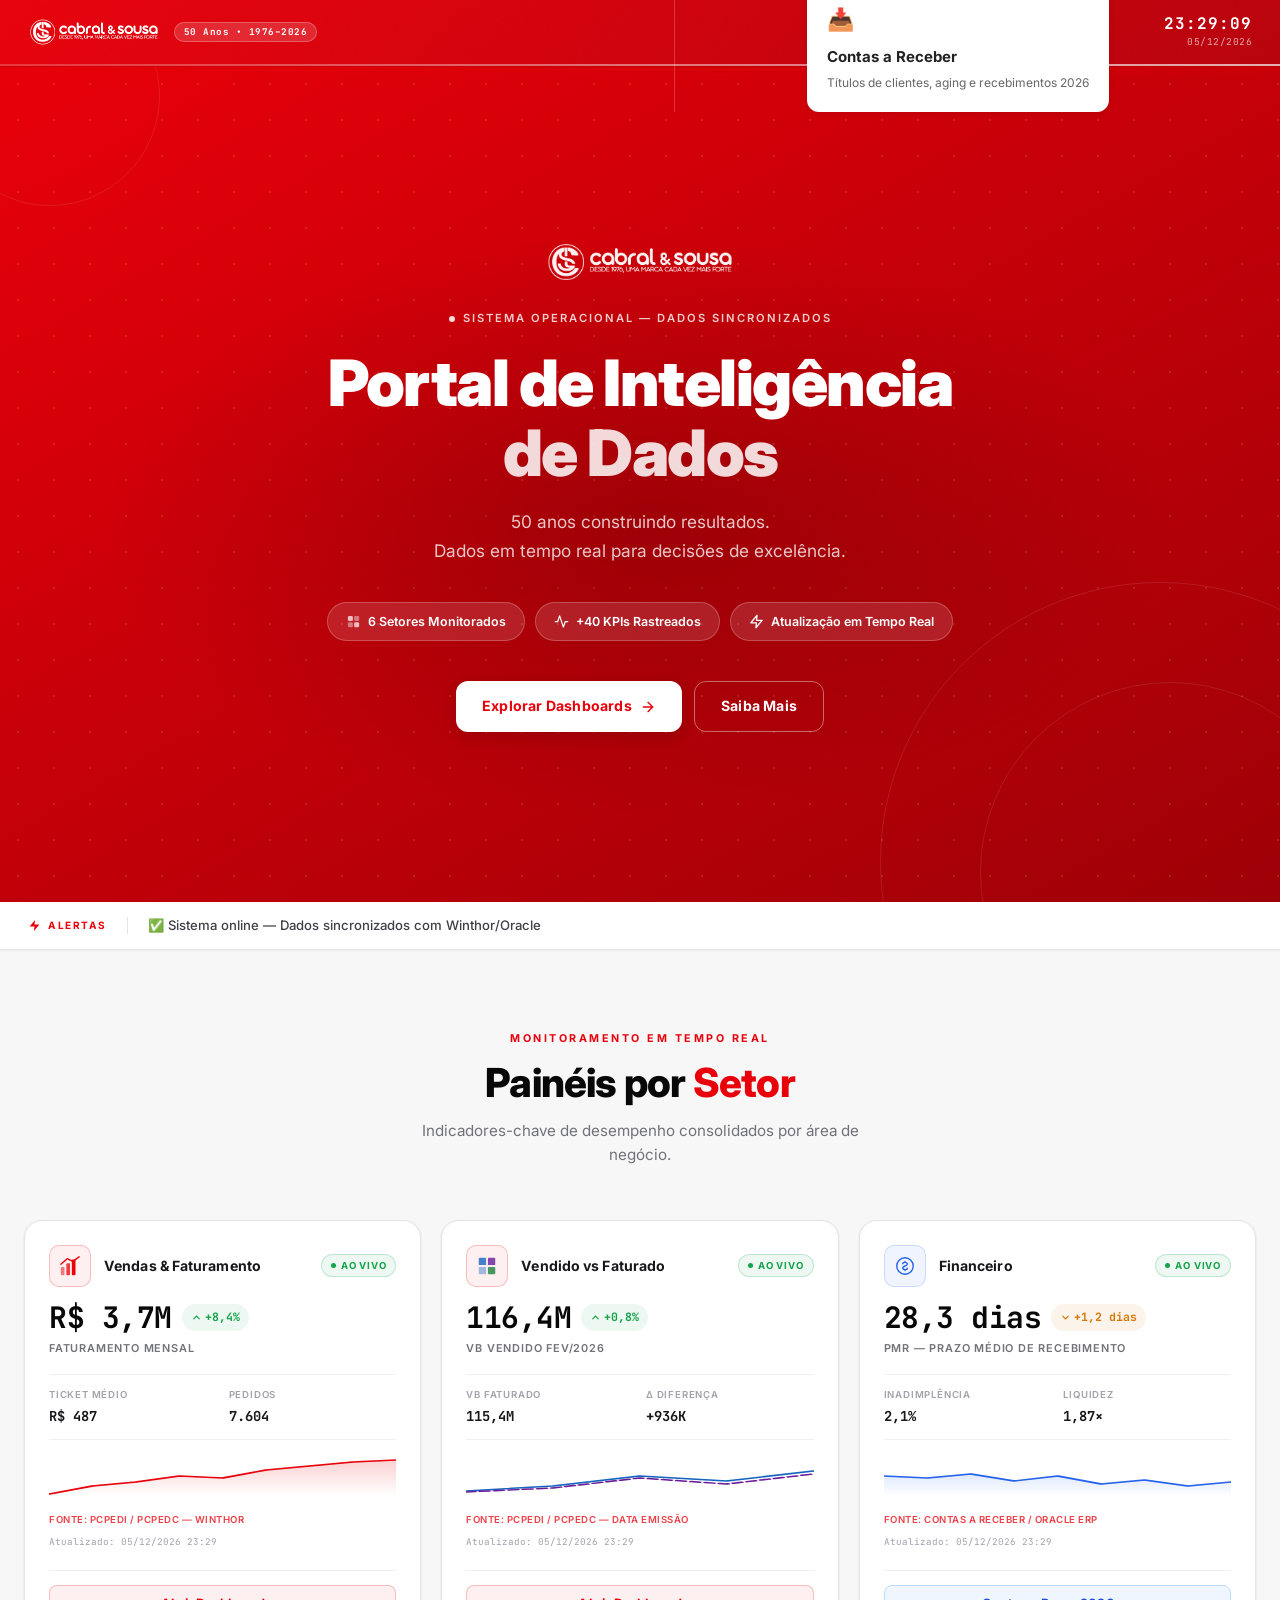
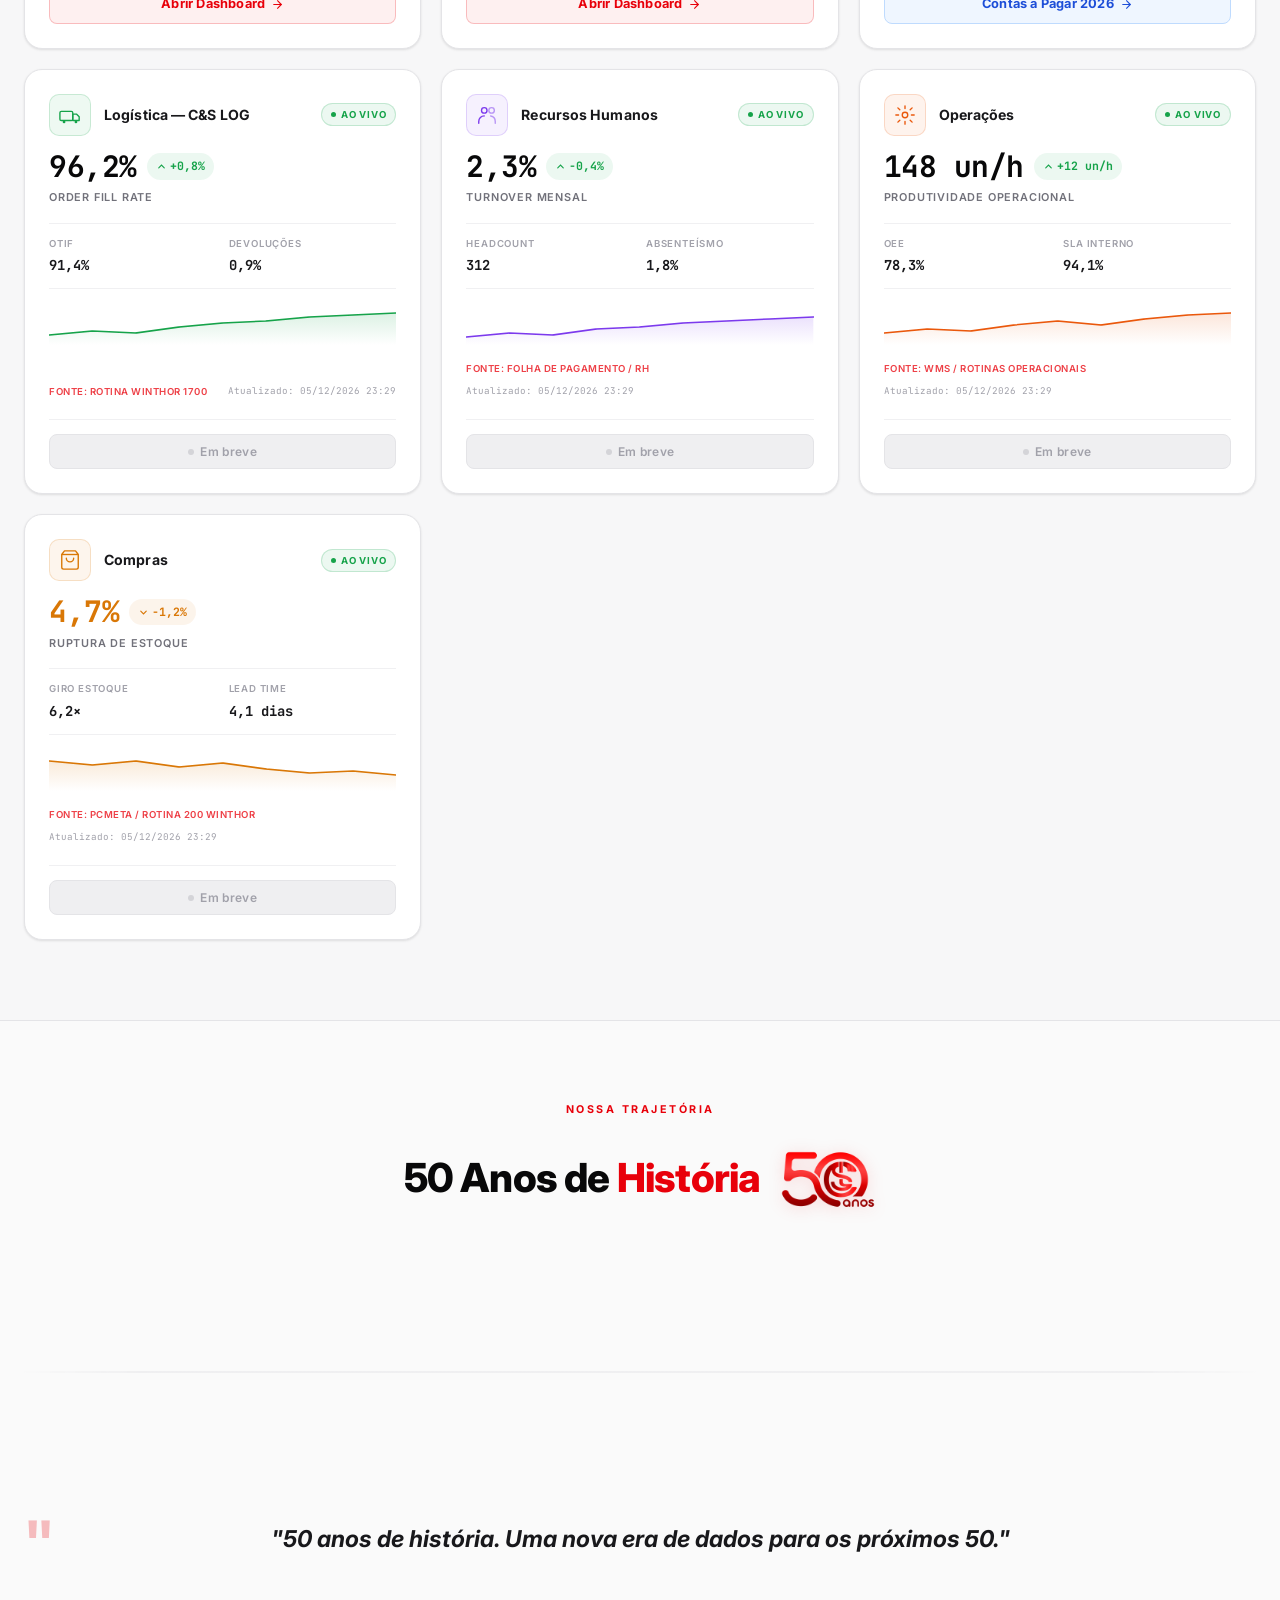
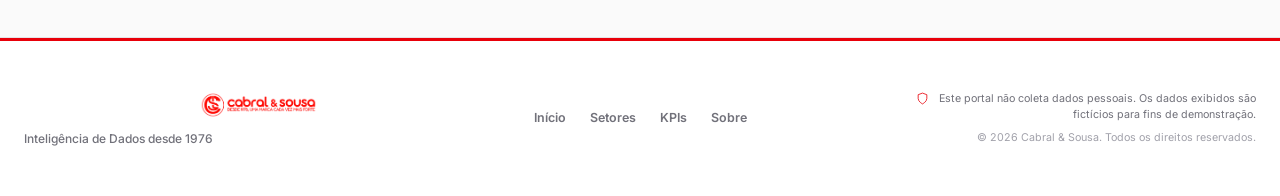
==== index.html @ c3f2d46e "Merge branch 'main' of https://github.com/joaopedrogc13-wq/portal-dados-cs" ====
<!DOCTYPE html>
<html lang="pt-BR">
<head>
  <meta charset="UTF-8" />
  <meta name="viewport" content="width=device-width, initial-scale=1.0" />
  <meta name="description" content="Portal de Inteligência de Dados — Cabral &amp; Sousa. 50 anos construindo resultados. Dados em tempo real para decisões de excelência." />
  <meta property="og:title" content="Portal de Dados C&amp;S — Cabral &amp; Sousa" />
  <meta property="og:description" content="Portal corporativo de inteligência de dados. 6 setores monitorados, +40 KPIs rastreados, atualização em tempo real." />
  <meta property="og:type" content="website" />
  <title>Portal de Dados — Cabral &amp; Sousa</title>

  <!-- Google Fonts: Inter (corpo) + JetBrains Mono (KPIs/relógio) -->
  <link rel="preconnect" href="https://fonts.googleapis.com" />
  <link rel="preconnect" href="https://fonts.gstatic.com" crossorigin />
  <link href="https://fonts.googleapis.com/css2?family=Inter:wght@400;500;600;700;800;900&family=JetBrains+Mono:wght@400;700&display=swap" rel="stylesheet" />

  <link rel="stylesheet" href="style.css" />
</head>
<body>

  <!-- ══════════════════════════════════════════════════════════
       [1] HEADER FIXO
  ══════════════════════════════════════════════════════════ -->
  <header class="site-header" role="banner">
    <div class="header-inner">

      <!-- Logotipo real C&S -->
      <div class="header-logo">
        <img src="logo-branco-h.png"
             alt="Cabral &amp; Sousa"
             class="logo-img"
             height="36" />
        <span class="logo-badge" aria-label="50 anos — 1976 a 2026">50 Anos • 1976–2026</span>
      </div>

      <!-- Navegação principal -->
      <nav class="header-nav" role="navigation" aria-label="Menu principal">
        <ul>
          <li><a href="#inicio"  class="nav-link">Início</a></li>
          <li><a href="#setores" class="nav-link">Setores</a></li>
          <li><a href="#kpis"    class="nav-link">KPIs</a></li>
          <li><a href="#sobre"   class="nav-link">Sobre</a></li>
          <li style="border-left:1px solid rgba(255,255,255,.2);margin-left:12px;padding-left:12px;"><a href="dashboard-comercial.html"  class="nav-link" target="_blank" rel="noopener">📊 Comercial</a></li>
          <li><a href="contas-a-pagar-2026.html"  class="nav-link" target="_blank" rel="noopener">📋 Contas a Pagar</a>
          <a href="contas-a-receber-2026.html" class="dash-card" style="display:block;background:#fff;border-radius:12px;padding:20px;text-decoration:none;color:#222;box-shadow:0 1px 6px rgba(0,0,0,.1);border-top:4px solid #1a7f3c;transition:box-shadow .2s;">
            <div style="font-size:22px;margin-bottom:8px;">📥</div>
            <div style="font-weight:700;font-size:15px;margin-bottom:4px;">Contas a Receber</div>
            <div style="font-size:12px;color:#666;">Títulos de clientes, aging e recebimentos 2026</div>
          </a></li>
        </ul>
      </nav>

      <!-- Relógio digital em tempo real -->
      <div class="header-clock" role="status" aria-live="polite" aria-label="Hora atual">
        <span id="clock-time" class="clock-time">--:--:--</span>
        <span id="clock-date" class="clock-date">--/--/----</span>
      </div>

    </div>
    <!-- Barra de progresso decorativa vermelha escura -->
    <div class="header-progress-bar" aria-hidden="true"></div>
  </header>


  <main id="main-content">

    <!-- ══════════════════════════════════════════════════════════
         [2] HERO SECTION
    ══════════════════════════════════════════════════════════ -->
    <section class="hero" id="inicio" aria-labelledby="hero-title">
      <!-- Fundo: grade de pontos + gradiente radial -->
      <div class="hero-bg-grid"   aria-hidden="true"></div>
      <div class="hero-radial"    aria-hidden="true"></div>
      <!-- Anéis decorativos -->
      <div class="hero-ring hero-ring--1" aria-hidden="true"></div>
      <div class="hero-ring hero-ring--2" aria-hidden="true"></div>
      <div class="hero-ring hero-ring--3" aria-hidden="true"></div>

      <div class="hero-content">
        <img src="logo-branco-h.png"
             alt="Cabral &amp; Sousa"
             class="hero-logo"
             height="48" />
        <p class="hero-eyebrow">
          <span class="eyebrow-dot" aria-hidden="true"></span>
          Sistema operacional — dados sincronizados
        </p>

        <h1 class="hero-title" id="hero-title">
          Portal de Inteligência<br />
          <span class="hero-title-accent">de Dados</span>
        </h1>

        <p class="hero-subtitle">
          50 anos construindo resultados.<br />
          Dados em tempo real para decisões de excelência.
        </p>

        <!-- 3 badges animados -->
        <div class="hero-badges" role="list">
          <span class="hero-badge" role="listitem">
            <svg width="15" height="15" viewBox="0 0 24 24" fill="none" aria-hidden="true">
              <rect x="3" y="3" width="8" height="8" rx="2" fill="currentColor" opacity="0.7"/>
              <rect x="13" y="3" width="8" height="8" rx="2" fill="currentColor" opacity="0.4"/>
              <rect x="3" y="13" width="8" height="8" rx="2" fill="currentColor" opacity="0.4"/>
              <rect x="13" y="13" width="8" height="8" rx="2" fill="currentColor" opacity="0.7"/>
            </svg>
            6 Setores Monitorados
          </span>
          <span class="hero-badge" role="listitem">
            <svg width="15" height="15" viewBox="0 0 24 24" fill="none" aria-hidden="true">
              <polyline points="22,12 18,12 15,21 9,3 6,12 2,12" stroke="currentColor" stroke-width="2" stroke-linecap="round" stroke-linejoin="round"/>
            </svg>
            +40 KPIs Rastreados
          </span>
          <span class="hero-badge" role="listitem">
            <svg width="15" height="15" viewBox="0 0 24 24" fill="none" aria-hidden="true">
              <polygon points="13,2 3,14 12,14 11,22 21,10 12,10" stroke="currentColor" stroke-width="2" stroke-linecap="round" stroke-linejoin="round"/>
            </svg>
            Atualização em Tempo Real
          </span>
        </div>

        <div class="hero-cta">
          <a href="#setores" class="btn btn-white" tabindex="0">
            Explorar Dashboards
            <svg width="16" height="16" viewBox="0 0 24 24" fill="none" aria-hidden="true">
              <line x1="5" y1="12" x2="19" y2="12" stroke="currentColor" stroke-width="2" stroke-linecap="round"/>
              <polyline points="12,5 19,12 12,19" stroke="currentColor" stroke-width="2" stroke-linecap="round" stroke-linejoin="round"/>
            </svg>
          </a>
          <a href="#sobre" class="btn btn-outline-white" tabindex="0">Saiba Mais</a>
        </div>
      </div>
    </section>


    <!-- ══════════════════════════════════════════════════════════
         [3] TICKER DE ALERTAS
    ══════════════════════════════════════════════════════════ -->
    <div class="ticker-bar" role="status" aria-live="polite" aria-label="Alertas do sistema">
      <div class="ticker-icon" aria-hidden="true">
        <svg width="13" height="13" viewBox="0 0 24 24" fill="none">
          <polygon points="13,2 3,14 12,14 11,22 21,10 12,10" fill="var(--red)"/>
        </svg>
        ALERTAS
      </div>
      <div class="ticker-content">
        <span class="ticker-message" id="ticker-msg">✅ Sistema online — Dados sincronizados com Winthor/Oracle</span>
      </div>
    </div>


    <!-- ══════════════════════════════════════════════════════════
         [4] GRID DE SETORES / KPIs
    ══════════════════════════════════════════════════════════ -->
    <section class="sectors-section" id="setores" aria-labelledby="sectors-title">
      <div class="section-header">
        <p class="section-eyebrow">Monitoramento em Tempo Real</p>
        <h2 class="section-title" id="sectors-title">
          Painéis por <span class="red">Setor</span>
        </h2>
        <p class="section-desc">Indicadores-chave de desempenho consolidados por área de negócio.</p>
      </div>

      <div class="kpi-grid" id="kpis" role="list">

        <!-- ── Card 1: VENDAS / FATURAMENTO ── -->
        <article class="kpi-card" role="listitem" tabindex="0" aria-label="Setor Vendas e Faturamento">
          <!-- TODO: Injetar via fetch() da API Oracle/Winthor -->
          <div class="card-header">
            <div class="card-icon card-icon--red" aria-hidden="true">
              <svg width="22" height="22" viewBox="0 0 24 24" fill="none">
                <rect x="2" y="13" width="4" height="9" rx="1" fill="var(--red)" opacity="0.5"/>
                <rect x="8" y="9"  width="4" height="13" rx="1" fill="var(--red)" opacity="0.75"/>
                <rect x="14" y="5" width="4" height="17" rx="1" fill="var(--red)"/>
                <polyline points="2,10 9,4 15,7 22,2" stroke="var(--red)" stroke-width="1.5" stroke-linecap="round" stroke-linejoin="round" fill="none"/>
              </svg>
            </div>
            <div class="card-title-area">
              <h3 class="card-title">Vendas &amp; Faturamento</h3>
              <span class="status-badge live" aria-label="Ao Vivo">
                <span class="status-dot" aria-hidden="true"></span>Ao Vivo
              </span>
            </div>
          </div>

          <div class="card-kpi-main">
            <span class="kpi-value skeleton-target" data-sector="vendas">R$ 3,7M</span>
            <span class="kpi-trend trend-up" aria-label="Tendência positiva: mais 8,4%">
              <svg width="11" height="11" viewBox="0 0 24 24" fill="none" aria-hidden="true"><polyline points="18,15 12,9 6,15" stroke="currentColor" stroke-width="2.5" stroke-linecap="round"/></svg>
              +8,4%
            </span>
          </div>
          <p class="kpi-label">Faturamento Mensal</p>

          <div class="kpi-sub">
            <span class="sub-item">
              <span class="sub-label">Ticket Médio</span>
              <span class="sub-value">R$ 487</span>
            </span>
            <span class="sub-item">
              <span class="sub-label">Pedidos</span>
              <span class="sub-value">7.604</span>
            </span>
          </div>

          <div class="sparkline-wrap" aria-hidden="true">
            <svg class="sparkline" viewBox="0 0 120 40" preserveAspectRatio="none">
              <defs>
                <linearGradient id="sg1" x1="0" y1="0" x2="0" y2="1">
                  <stop offset="0%" stop-color="var(--red)" stop-opacity="0.18"/>
                  <stop offset="100%" stop-color="var(--red)" stop-opacity="0"/>
                </linearGradient>
              </defs>
              <polygon points="0,38 15,30 30,26 45,20 60,22 75,14 90,10 105,6 120,4 120,40 0,40" fill="url(#sg1)"/>
              <polyline points="0,38 15,30 30,26 45,20 60,22 75,14 90,10 105,6 120,4" fill="none" stroke="var(--red)" stroke-width="1.5" stroke-linecap="round" stroke-linejoin="round"/>
            </svg>
          </div>

          <div class="card-footer">
            <span class="footer-source">Fonte: PCPEDI / PCPEDC — Winthor</span>
            <span class="footer-time">Atualizado: Mar/2026</span>
          </div>
          <div class="card-action">
            <a href="dashboard-comercial.html" class="card-link" target="_blank" rel="noopener">
              Abrir Dashboard
              <svg width="13" height="13" viewBox="0 0 24 24" fill="none" aria-hidden="true">
                <line x1="5" y1="12" x2="19" y2="12" stroke="currentColor" stroke-width="2" stroke-linecap="round"/>
                <polyline points="12,5 19,12 12,19" stroke="currentColor" stroke-width="2" stroke-linecap="round" stroke-linejoin="round"/>
              </svg>
            </a>
          </div>
        </article>


        <!-- ── Card: VENDIDO ── -->
        <article class="kpi-card" role="listitem" tabindex="0" aria-label="Vendido vs Faturado">
          <div class="card-header">
            <div class="card-icon card-icon--red" aria-hidden="true">
              <svg width="22" height="22" viewBox="0 0 24 24" fill="none">
                <rect x="3" y="3" width="8" height="8" rx="1" fill="#1565C0" opacity="0.8"/>
                <rect x="13" y="3" width="8" height="8" rx="1" fill="#6A1B9A" opacity="0.8"/>
                <rect x="3" y="13" width="8" height="8" rx="1" fill="#1565C0" opacity="0.4"/>
                <rect x="13" y="13" width="8" height="8" rx="1" fill="#1B7F3E" opacity="0.8"/>
              </svg>
            </div>
            <div class="card-title-area">
              <h3 class="card-title">Vendido vs Faturado</h3>
              <span class="status-badge live" aria-label="Ao Vivo">
                <span class="status-dot" aria-hidden="true"></span>Ao Vivo
              </span>
            </div>
          </div>
          <div class="card-kpi-main">
            <span class="kpi-value skeleton-target">116,4M</span>
            <span class="kpi-trend trend-up">
              <svg width="11" height="11" viewBox="0 0 24 24" fill="none" aria-hidden="true"><polyline points="18,15 12,9 6,15" stroke="currentColor" stroke-width="2.5" stroke-linecap="round"/></svg>
              +0,8%
            </span>
          </div>
          <p class="kpi-label">VB Vendido Fev/2026</p>
          <div class="kpi-sub">
            <span class="sub-item">
              <span class="sub-label">VB Faturado</span>
              <span class="sub-value">115,4M</span>
            </span>
            <span class="sub-item">
              <span class="sub-label">Δ Diferença</span>
              <span class="sub-value">+936K</span>
            </span>
          </div>
          <div class="sparkline-wrap" aria-hidden="true">
            <svg class="sparkline" viewBox="0 0 120 40" preserveAspectRatio="none">
              <polyline points="0,35 30,30 60,20 90,25 120,15" fill="none" stroke="#1565C0" stroke-width="1.5" stroke-linecap="round" stroke-linejoin="round"/>
              <polyline points="0,36 30,32 60,22 90,28 120,18" fill="none" stroke="#6A1B9A" stroke-width="1.5" stroke-linecap="round" stroke-linejoin="round" stroke-dasharray="3,2"/>
            </svg>
          </div>
          <div class="card-footer">
            <span class="footer-source">Fonte: PCPEDI / PCPEDC — data emissão</span>
            <span class="footer-time">Atualizado: Mar/2026</span>
          </div>
          <div class="card-action">
            <a href="dashboard-vendido.html" class="card-link" target="_blank" rel="noopener">
              Abrir Dashboard
              <svg width="13" height="13" viewBox="0 0 24 24" fill="none" aria-hidden="true">
                <line x1="5" y1="12" x2="19" y2="12" stroke="currentColor" stroke-width="2" stroke-linecap="round"/>
                <polyline points="12,5 19,12 12,19" stroke="currentColor" stroke-width="2" stroke-linecap="round" stroke-linejoin="round"/>
              </svg>
            </a>
          </div>
        </article>


        <!-- ── Card 2: FINANCEIRO ── -->
        <article class="kpi-card" role="listitem" tabindex="0" aria-label="Setor Financeiro">
          <!-- TODO: Injetar via fetch() da API Oracle/Winthor -->
          <div class="card-header">
            <div class="card-icon card-icon--blue" aria-hidden="true">
              <svg width="22" height="22" viewBox="0 0 24 24" fill="none">
                <circle cx="12" cy="12" r="9" stroke="#2563EB" stroke-width="1.5"/>
                <path d="M12 7v1m0 8v1M9.5 9.5C9.5 8.4 10.6 8 12 8s2.5.9 2.5 2c0 2-5 2-5 4 0 1.1 1.1 2 2.5 2s2.5-.4 2.5-1.5" stroke="#2563EB" stroke-width="1.5" stroke-linecap="round"/>
              </svg>
            </div>
            <div class="card-title-area">
              <h3 class="card-title">Financeiro</h3>
              <span class="status-badge live" aria-label="Ao Vivo">
                <span class="status-dot" aria-hidden="true"></span>Ao Vivo
              </span>
            </div>
          </div>

          <div class="card-kpi-main">
            <span class="kpi-value skeleton-target" data-sector="financeiro">28,3 dias</span>
            <span class="kpi-trend trend-warn" aria-label="Atenção: mais 1,2 dias">
              <svg width="11" height="11" viewBox="0 0 24 24" fill="none" aria-hidden="true"><polyline points="6,9 12,15 18,9" stroke="currentColor" stroke-width="2.5" stroke-linecap="round"/></svg>
              +1,2 dias
            </span>
          </div>
          <p class="kpi-label">PMR — Prazo Médio de Recebimento</p>

          <div class="kpi-sub">
            <span class="sub-item">
              <span class="sub-label">Inadimplência</span>
              <span class="sub-value">2,1%</span>
            </span>
            <span class="sub-item">
              <span class="sub-label">Liquidez</span>
              <span class="sub-value">1,87×</span>
            </span>
          </div>

          <div class="sparkline-wrap" aria-hidden="true">
            <svg class="sparkline" viewBox="0 0 120 40" preserveAspectRatio="none">
              <defs>
                <linearGradient id="sg2" x1="0" y1="0" x2="0" y2="1">
                  <stop offset="0%" stop-color="#2563EB" stop-opacity="0.15"/>
                  <stop offset="100%" stop-color="#2563EB" stop-opacity="0"/>
                </linearGradient>
              </defs>
              <polygon points="0,20 15,22 30,18 45,25 60,20 75,28 90,24 105,30 120,26 120,40 0,40" fill="url(#sg2)"/>
              <polyline points="0,20 15,22 30,18 45,25 60,20 75,28 90,24 105,30 120,26" fill="none" stroke="#2563EB" stroke-width="1.5" stroke-linecap="round" stroke-linejoin="round"/>
            </svg>
          </div>

          <div class="card-footer">
            <span class="footer-source">Fonte: Contas a Receber / Oracle ERP</span>
            <span class="footer-time">Atualizado: --/--/---- --:--</span>
          </div>
          <div class="card-action" style="display:flex;gap:8px;flex-wrap:wrap;">
            <a href="contas-a-pagar-2026.html" class="card-link" target="_blank" rel="noopener" style="background:#EFF6FF;color:#1D4ED8;border-color:#BFDBFE;">
              Contas a Pagar 2026
              <svg width="13" height="13" viewBox="0 0 24 24" fill="none" aria-hidden="true">
                <line x1="5" y1="12" x2="19" y2="12" stroke="currentColor" stroke-width="2" stroke-linecap="round"/>
                <polyline points="12,5 19,12 12,19" stroke="currentColor" stroke-width="2" stroke-linecap="round" stroke-linejoin="round"/>
              </svg>
            </a>
          </div>
        </article>


        <!-- ── Card 3: LOGÍSTICA — C&S LOG ── -->
        <article class="kpi-card" role="listitem" tabindex="0" aria-label="Setor Logística">
          <!-- TODO: Injetar via fetch() da API Oracle/Winthor -->
          <div class="card-header">
            <div class="card-icon card-icon--green" aria-hidden="true">
              <svg width="22" height="22" viewBox="0 0 24 24" fill="none">
                <rect x="1" y="8" width="14" height="10" rx="1.5" stroke="#16A34A" stroke-width="1.5"/>
                <path d="M15 11h4l3 3v4h-7V11Z" stroke="#16A34A" stroke-width="1.5" stroke-linejoin="round"/>
                <circle cx="5.5" cy="19.5" r="1.5" fill="#16A34A"/>
                <circle cx="18.5" cy="19.5" r="1.5" fill="#16A34A"/>
              </svg>
            </div>
            <div class="card-title-area">
              <h3 class="card-title">Logística — C&amp;S LOG</h3>
              <span class="status-badge live" aria-label="Ao Vivo">
                <span class="status-dot" aria-hidden="true"></span>Ao Vivo
              </span>
            </div>
          </div>

          <div class="card-kpi-main">
            <span class="kpi-value skeleton-target" data-sector="logistica">96,2%</span>
            <span class="kpi-trend trend-up" aria-label="Tendência positiva: mais 0,8%">
              <svg width="11" height="11" viewBox="0 0 24 24" fill="none" aria-hidden="true"><polyline points="18,15 12,9 6,15" stroke="currentColor" stroke-width="2.5" stroke-linecap="round"/></svg>
              +0,8%
            </span>
          </div>
          <p class="kpi-label">Order Fill Rate</p>

          <div class="kpi-sub">
            <span class="sub-item">
              <span class="sub-label">OTIF</span>
              <span class="sub-value">91,4%</span>
            </span>
            <span class="sub-item">
              <span class="sub-label">Devoluções</span>
              <span class="sub-value">0,9%</span>
            </span>
          </div>

          <div class="sparkline-wrap" aria-hidden="true">
            <svg class="sparkline" viewBox="0 0 120 40" preserveAspectRatio="none">
              <defs>
                <linearGradient id="sg3" x1="0" y1="0" x2="0" y2="1">
                  <stop offset="0%" stop-color="#16A34A" stop-opacity="0.15"/>
                  <stop offset="100%" stop-color="#16A34A" stop-opacity="0"/>
                </linearGradient>
              </defs>
              <polygon points="0,30 15,26 30,28 45,22 60,18 75,16 90,12 105,10 120,8 120,40 0,40" fill="url(#sg3)"/>
              <polyline points="0,30 15,26 30,28 45,22 60,18 75,16 90,12 105,10 120,8" fill="none" stroke="#16A34A" stroke-width="1.5" stroke-linecap="round" stroke-linejoin="round"/>
            </svg>
          </div>

          <div class="card-footer">
            <span class="footer-source">Fonte: Rotina Winthor 1700</span>
            <span class="footer-time">Atualizado: --/--/---- --:--</span>
          </div>
          <div class="card-action">
            <span class="card-soon">Em breve</span>
          </div>
        </article>


        <!-- ── Card 4: RECURSOS HUMANOS ── -->
        <article class="kpi-card" role="listitem" tabindex="0" aria-label="Setor Recursos Humanos">
          <!-- TODO: Injetar via fetch() da API Oracle/Winthor -->
          <div class="card-header">
            <div class="card-icon card-icon--purple" aria-hidden="true">
              <svg width="22" height="22" viewBox="0 0 24 24" fill="none">
                <circle cx="9" cy="7" r="3" stroke="#7C3AED" stroke-width="1.5"/>
                <path d="M3 21v-2a6 6 0 0 1 6-6" stroke="#7C3AED" stroke-width="1.5" stroke-linecap="round"/>
                <circle cx="17" cy="7" r="3" stroke="#7C3AED" stroke-width="1.5" stroke-opacity="0.5"/>
                <path d="M21 21v-2a6 6 0 0 0-5-5.93" stroke="#7C3AED" stroke-width="1.5" stroke-linecap="round" stroke-opacity="0.5"/>
              </svg>
            </div>
            <div class="card-title-area">
              <h3 class="card-title">Recursos Humanos</h3>
              <span class="status-badge live" aria-label="Ao Vivo">
                <span class="status-dot" aria-hidden="true"></span>Ao Vivo
              </span>
            </div>
          </div>

          <div class="card-kpi-main">
            <span class="kpi-value skeleton-target" data-sector="rh">2,3%</span>
            <span class="kpi-trend trend-up" aria-label="Tendência positiva: menos 0,4%">
              <svg width="11" height="11" viewBox="0 0 24 24" fill="none" aria-hidden="true"><polyline points="18,15 12,9 6,15" stroke="currentColor" stroke-width="2.5" stroke-linecap="round"/></svg>
              −0,4%
            </span>
          </div>
          <p class="kpi-label">Turnover Mensal</p>

          <div class="kpi-sub">
            <span class="sub-item">
              <span class="sub-label">Headcount</span>
              <span class="sub-value">312</span>
            </span>
            <span class="sub-item">
              <span class="sub-label">Absenteísmo</span>
              <span class="sub-value">1,8%</span>
            </span>
          </div>

          <div class="sparkline-wrap" aria-hidden="true">
            <svg class="sparkline" viewBox="0 0 120 40" preserveAspectRatio="none">
              <defs>
                <linearGradient id="sg4" x1="0" y1="0" x2="0" y2="1">
                  <stop offset="0%" stop-color="#7C3AED" stop-opacity="0.15"/>
                  <stop offset="100%" stop-color="#7C3AED" stop-opacity="0"/>
                </linearGradient>
              </defs>
              <polygon points="0,32 15,28 30,30 45,24 60,22 75,18 90,16 105,14 120,12 120,40 0,40" fill="url(#sg4)"/>
              <polyline points="0,32 15,28 30,30 45,24 60,22 75,18 90,16 105,14 120,12" fill="none" stroke="#7C3AED" stroke-width="1.5" stroke-linecap="round" stroke-linejoin="round"/>
            </svg>
          </div>

          <div class="card-footer">
            <span class="footer-source">Fonte: Folha de Pagamento / RH</span>
            <span class="footer-time">Atualizado: --/--/---- --:--</span>
          </div>
          <div class="card-action">
            <span class="card-soon">Em breve</span>
          </div>
        </article>


        <!-- ── Card 5: OPERAÇÕES ── -->
        <article class="kpi-card" role="listitem" tabindex="0" aria-label="Setor Operações">
          <!-- TODO: Injetar via fetch() da API Oracle/Winthor -->
          <div class="card-header">
            <div class="card-icon card-icon--orange" aria-hidden="true">
              <svg width="22" height="22" viewBox="0 0 24 24" fill="none">
                <circle cx="12" cy="12" r="3" stroke="#EA580C" stroke-width="1.5"/>
                <path d="M12 2v3M12 19v3M4.22 4.22l2.12 2.12M17.66 17.66l2.12 2.12M2 12h3M19 12h3M4.22 19.78l2.12-2.12M17.66 6.34l2.12-2.12" stroke="#EA580C" stroke-width="1.5" stroke-linecap="round"/>
              </svg>
            </div>
            <div class="card-title-area">
              <h3 class="card-title">Operações</h3>
              <span class="status-badge live" aria-label="Ao Vivo">
                <span class="status-dot" aria-hidden="true"></span>Ao Vivo
              </span>
            </div>
          </div>

          <div class="card-kpi-main">
            <span class="kpi-value skeleton-target" data-sector="operacoes">148 un/h</span>
            <span class="kpi-trend trend-up" aria-label="Tendência positiva: mais 12 un/h">
              <svg width="11" height="11" viewBox="0 0 24 24" fill="none" aria-hidden="true"><polyline points="18,15 12,9 6,15" stroke="currentColor" stroke-width="2.5" stroke-linecap="round"/></svg>
              +12 un/h
            </span>
          </div>
          <p class="kpi-label">Produtividade Operacional</p>

          <div class="kpi-sub">
            <span class="sub-item">
              <span class="sub-label">OEE</span>
              <span class="sub-value">78,3%</span>
            </span>
            <span class="sub-item">
              <span class="sub-label">SLA Interno</span>
              <span class="sub-value">94,1%</span>
            </span>
          </div>

          <div class="sparkline-wrap" aria-hidden="true">
            <svg class="sparkline" viewBox="0 0 120 40" preserveAspectRatio="none">
              <defs>
                <linearGradient id="sg5" x1="0" y1="0" x2="0" y2="1">
                  <stop offset="0%" stop-color="#EA580C" stop-opacity="0.15"/>
                  <stop offset="100%" stop-color="#EA580C" stop-opacity="0"/>
                </linearGradient>
              </defs>
              <polygon points="0,28 15,24 30,26 45,20 60,16 75,20 90,14 105,10 120,8 120,40 0,40" fill="url(#sg5)"/>
              <polyline points="0,28 15,24 30,26 45,20 60,16 75,20 90,14 105,10 120,8" fill="none" stroke="#EA580C" stroke-width="1.5" stroke-linecap="round" stroke-linejoin="round"/>
            </svg>
          </div>

          <div class="card-footer">
            <span class="footer-source">Fonte: WMS / Rotinas Operacionais</span>
            <span class="footer-time">Atualizado: --/--/---- --:--</span>
          </div>
          <div class="card-action">
            <span class="card-soon">Em breve</span>
          </div>
        </article>


        <!-- ── Card 6: COMPRAS ── -->
        <article class="kpi-card" role="listitem" tabindex="0" aria-label="Setor Compras">
          <!-- TODO: Injetar via fetch() da API Oracle/Winthor -->
          <div class="card-header">
            <div class="card-icon card-icon--amber" aria-hidden="true">
              <svg width="22" height="22" viewBox="0 0 24 24" fill="none">
                <path d="M6 2L3 6v14a2 2 0 0 0 2 2h14a2 2 0 0 0 2-2V6l-3-4z" stroke="#D97706" stroke-width="1.5" stroke-linejoin="round"/>
                <line x1="3" y1="6" x2="21" y2="6" stroke="#D97706" stroke-width="1.5"/>
                <path d="M16 10a4 4 0 0 1-8 0" stroke="#D97706" stroke-width="1.5" stroke-linecap="round"/>
              </svg>
            </div>
            <div class="card-title-area">
              <h3 class="card-title">Compras</h3>
              <span class="status-badge live" aria-label="Ao Vivo">
                <span class="status-dot" aria-hidden="true"></span>Ao Vivo
              </span>
            </div>
          </div>

          <div class="card-kpi-main">
            <span class="kpi-value kpi-value--warn skeleton-target" data-sector="compras">4,7%</span>
            <span class="kpi-trend trend-warn" aria-label="Atenção: menos 1,2% de ruptura">
              <svg width="11" height="11" viewBox="0 0 24 24" fill="none" aria-hidden="true"><polyline points="6,9 12,15 18,9" stroke="currentColor" stroke-width="2.5" stroke-linecap="round"/></svg>
              −1,2%
            </span>
          </div>
          <p class="kpi-label">Ruptura de Estoque</p>

          <div class="kpi-sub">
            <span class="sub-item">
              <span class="sub-label">Giro Estoque</span>
              <span class="sub-value">6,2×</span>
            </span>
            <span class="sub-item">
              <span class="sub-label">Lead Time</span>
              <span class="sub-value">4,1 dias</span>
            </span>
          </div>

          <div class="sparkline-wrap" aria-hidden="true">
            <svg class="sparkline" viewBox="0 0 120 40" preserveAspectRatio="none">
              <defs>
                <linearGradient id="sg6" x1="0" y1="0" x2="0" y2="1">
                  <stop offset="0%" stop-color="#D97706" stop-opacity="0.15"/>
                  <stop offset="100%" stop-color="#D97706" stop-opacity="0"/>
                </linearGradient>
              </defs>
              <polygon points="0,10 15,14 30,10 45,16 60,12 75,18 90,22 105,20 120,24 120,40 0,40" fill="url(#sg6)"/>
              <polyline points="0,10 15,14 30,10 45,16 60,12 75,18 90,22 105,20 120,24" fill="none" stroke="#D97706" stroke-width="1.5" stroke-linecap="round" stroke-linejoin="round"/>
            </svg>
          </div>

          <div class="card-footer">
            <span class="footer-source">Fonte: PCMETA / Rotina 200 Winthor</span>
            <span class="footer-time">Atualizado: --/--/---- --:--</span>
          </div>
          <div class="card-action">
            <span class="card-soon">Em breve</span>
          </div>
        </article>

      </div><!-- /.kpi-grid -->
    </section>


    <!-- ══════════════════════════════════════════════════════════
         [5] SOBRE O PORTAL — TIMELINE
    ══════════════════════════════════════════════════════════ -->
    <section class="about-section" id="sobre" aria-labelledby="about-title">
      <div class="section-header">
        <p class="section-eyebrow">Nossa Trajetória</p>
        <div class="about-title-row">
          <h2 class="section-title" id="about-title">50 Anos de <span class="red">História</span></h2>
          <img src="logo-50anos.png"
               alt="50 Anos Cabral &amp; Sousa"
               class="about-50anos"
               height="96" />
        </div>
      </div>

      <div class="timeline" role="list">
        <div class="timeline-item" role="listitem" tabindex="0">
          <div class="timeline-year">1976</div>
          <div class="timeline-dot" aria-hidden="true"></div>
          <div class="timeline-content">
            <h4>Fundação</h4>
            <p>Início das operações no segmento de distribuição. Primeiros clientes no mercado regional.</p>
          </div>
        </div>
        <div class="timeline-item" role="listitem" tabindex="0">
          <div class="timeline-year">2000</div>
          <div class="timeline-dot" aria-hidden="true"></div>
          <div class="timeline-content">
            <h4>Expansão Regional</h4>
            <p>Abertura de novos centros de distribuição. Implantação do ERP Winthor para gestão integrada.</p>
          </div>
        </div>
        <div class="timeline-item" role="listitem" tabindex="0">
          <div class="timeline-year">2010</div>
          <div class="timeline-dot" aria-hidden="true"></div>
          <div class="timeline-content">
            <h4>C&amp;S LOG</h4>
            <p>Criação do braço logístico C&amp;S LOG. Frota própria e operações multimodais.</p>
          </div>
        </div>
        <div class="timeline-item" role="listitem" tabindex="0">
          <div class="timeline-year">2020</div>
          <div class="timeline-dot" aria-hidden="true"></div>
          <div class="timeline-content">
            <h4>Transformação Digital</h4>
            <p>Início do programa de analytics e BI. Integração Oracle com dashboards em tempo real.</p>
          </div>
        </div>
        <div class="timeline-item timeline-item--red" role="listitem" tabindex="0">
          <div class="timeline-year timeline-year--red">2026</div>
          <div class="timeline-dot timeline-dot--red" aria-hidden="true"></div>
          <div class="timeline-content">
            <h4>50 Anos — Nova Era</h4>
            <p>Lançamento do Portal de Inteligência de Dados. Uma nova era para os próximos 50 anos.</p>
          </div>
        </div>
      </div>

      <div class="about-closing">
        <blockquote>
          "50 anos de história. Uma nova era de dados para os próximos 50."
        </blockquote>
      </div>
    </section>

  </main>


  <!-- ══════════════════════════════════════════════════════════
       [6] FOOTER
  ══════════════════════════════════════════════════════════ -->
  <footer class="site-footer" role="contentinfo">
    <div class="footer-inner">
      <div class="footer-brand">
        <img src="logo-vermelho-h.png"
             alt="Cabral &amp; Sousa"
             class="footer-logo-img"
             height="32" />
        <p class="footer-tagline">Inteligência de Dados desde 1976</p>
      </div>

      <nav class="footer-nav" aria-label="Navegação do rodapé">
        <a href="#inicio"  class="footer-link">Início</a>
        <a href="#setores" class="footer-link">Setores</a>
        <a href="#kpis"    class="footer-link">KPIs</a>
        <a href="#sobre"   class="footer-link">Sobre</a>
      </nav>

      <div class="footer-legal">
        <p class="lgpd-notice">
          <svg width="13" height="13" viewBox="0 0 24 24" fill="none" aria-hidden="true">
            <path d="M12 22s8-4 8-10V5l-8-3-8 3v7c0 6 8 10 8 10z" stroke="var(--red)" stroke-width="1.5" stroke-linejoin="round"/>
          </svg>
          Este portal não coleta dados pessoais. Os dados exibidos são fictícios para fins de demonstração.
        </p>
        <p class="footer-copy">© 2026 Cabral &amp; Sousa. Todos os direitos reservados.</p>
      </div>
    </div>
  </footer>

  <script src="script.js"></script>
</body>
</html>
---- style.css ----
/* ════════════════════════════════════════════════════════════
   RESET & BASE
════════════════════════════════════════════════════════════ */
*, *::before, *::after {
  box-sizing: border-box;
  margin: 0;
  padding: 0;
}

html {
  scroll-behavior: smooth;
  -webkit-text-size-adjust: 100%;
}

body {
  font-family: 'Inter', -apple-system, BlinkMacSystemFont, 'Segoe UI', sans-serif;
  background: var(--bg);
  color: var(--ink);
  line-height: 1.6;
  overflow-x: hidden;
  min-height: 100vh;
  -webkit-font-smoothing: antialiased;
  -moz-osx-font-smoothing: grayscale;
}

img, svg { display: block; max-width: 100%; }
a { color: inherit; text-decoration: none; }
ul { list-style: none; }

/* Scrollbar customizada — vermelho C&S */
::-webkit-scrollbar { width: 8px; }
::-webkit-scrollbar-track { background: var(--bg-2); }
::-webkit-scrollbar-thumb {
  background: var(--red);
  border-radius: 4px;
}
::-webkit-scrollbar-thumb:hover { background: var(--red-hover); }

/* Focus visível — vermelho C&S */
:focus-visible {
  outline: 2px solid var(--red);
  outline-offset: 3px;
  border-radius: 4px;
}


/* ════════════════════════════════════════════════════════════
   VARIÁVEIS — DESIGN TOKENS CABRAL & SOUSA
════════════════════════════════════════════════════════════ */
:root {
  /* ── Identidade C&S ── */
  --red:         #E8000A;
  --red-hover:   #C8000A;
  --red-dark:    #9E0007;
  --red-dim:     rgba(232, 0, 10, 0.06);
  --red-glow:    rgba(232, 0, 10, 0.14);
  --red-ring:    rgba(232, 0, 10, 0.22);

  /* ── Texto ── */
  --black:       #080809;
  --ink:         #18181B;
  --ink-2:       #3F3F46;
  --gray:        #71717A;
  --gray-lt:     #A1A1AA;
  --gray-xlt:    #D4D4D8;

  /* ── Fundos & superfícies (light theme) ── */
  --border:      #E4E4E7;
  --border-lt:   #F0F0F2;
  --bg:          #F7F7F8;
  --bg-2:        #EFEFF1;
  --surface:     #FFFFFF;
  --surface-2:   #FAFAFA;

  /* ── Semânticos ── */
  --success:     #16A34A;
  --success-dim: rgba(22, 163, 74, 0.08);
  --warning:     #D97706;
  --warning-dim: rgba(217, 119, 6, 0.08);
  --danger:      #DC2626;
  --danger-dim:  rgba(220, 38, 38, 0.08);

  /* ── Layout ── */
  --max-w:       1320px;
  --header-h:    64px;
  --radius-sm:   8px;
  --radius-md:   12px;
  --radius-lg:   18px;

  /* ── Sombras ── */
  --shadow-xs:   0 1px 2px rgba(0,0,0,0.05);
  --shadow-sm:   0 1px 3px rgba(0,0,0,0.07), 0 1px 2px rgba(0,0,0,0.04);
  --shadow-md:   0 4px 12px rgba(0,0,0,0.07), 0 2px 4px rgba(0,0,0,0.04);
  --shadow-lg:   0 12px 40px rgba(0,0,0,0.09), 0 4px 12px rgba(0,0,0,0.05);
  --shadow-red:  0 8px 28px rgba(232,0,10,0.25), 0 2px 6px rgba(232,0,10,0.12);

  /* ── Transição ── */
  --ease-spring: cubic-bezier(.16,1,.3,1);
  --ease-out:    cubic-bezier(.22,1,.36,1);
  --transition:  all 0.28s var(--ease-out);
}

/* Redução de movimento */
@media (prefers-reduced-motion: reduce) {
  *, *::before, *::after {
    animation-duration: 0.01ms !important;
    animation-iteration-count: 1 !important;
    transition-duration: 0.01ms !important;
    scroll-behavior: auto !important;
  }
}


/* ════════════════════════════════════════════════════════════
   ANIMAÇÕES
════════════════════════════════════════════════════════════ */
@keyframes fadeIn  { from { opacity: 0; } to { opacity: 1; } }

@keyframes slideUp {
  from { opacity: 0; transform: translateY(24px); }
  to   { opacity: 1; transform: translateY(0);    }
}

@keyframes livePulse {
  0%, 100% { box-shadow: 0 0 0 0 rgba(22, 163, 74, 0.5); }
  50%       { box-shadow: 0 0 0 5px rgba(22, 163, 74, 0); }
}

@keyframes progressSweep {
  0%   { transform: translateX(-100%); }
  100% { transform: translateX(200%); }
}

@keyframes dotPulse {
  0%, 100% { opacity: 0.35; }
  50%       { opacity: 0.65; }
}

@keyframes tickerFade {
  0%   { opacity: 0; transform: translateY(5px);  }
  12%  { opacity: 1; transform: translateY(0);    }
  88%  { opacity: 1; transform: translateY(0);    }
  100% { opacity: 0; transform: translateY(-5px); }
}

@keyframes skeletonShimmer {
  0%   { background-position: -400px 0; }
  100% { background-position: 400px 0;  }
}

@keyframes ringPulse {
  0%, 100% { opacity: 0.06; transform: scale(1); }
  50%       { opacity: 0.12; transform: scale(1.04); }
}


/* ════════════════════════════════════════════════════════════
   HEADER FIXO — fundo vermelho C&S
════════════════════════════════════════════════════════════ */
.site-header {
  position: sticky;
  top: 0;
  z-index: 200;
  background: var(--red);
  /* Textura noise sutil */
  background-image:
    url("data:image/svg+xml,%3Csvg xmlns='http://www.w3.org/2000/svg' width='200' height='200'%3E%3Cfilter id='n'%3E%3CfeTurbulence type='fractalNoise' baseFrequency='0.75' numOctaves='4' stitchTiles='stitch'/%3E%3CfeColorMatrix type='saturate' values='0'/%3E%3C/filter%3E%3Crect width='200' height='200' filter='url(%23n)' opacity='0.04'/%3E%3C/svg%3E"),
    linear-gradient(135deg, #E8000A 0%, #B8000A 100%);
  box-shadow: 0 1px 0 rgba(0,0,0,0.12), 0 4px 16px rgba(232,0,10,0.2);
}

.header-inner {
  max-width: var(--max-w);
  margin: 0 auto;
  padding: 0 28px;
  height: var(--header-h);
  display: flex;
  align-items: center;
  gap: 28px;
}

/* Logo */
.header-logo {
  display: flex;
  align-items: center;
  gap: 14px;
  flex-shrink: 0;
}

.logo-img {
  height: 36px;
  width: auto;
  display: block;
  /* logo branca sobre fundo vermelho — sem filtro, PNG já é branco */
  object-fit: contain;
}

.logo-badge {
  font-family: 'JetBrains Mono', monospace;
  font-size: 0.58rem;
  font-weight: 700;
  color: white;
  background: rgba(255,255,255,0.15);
  border: 1px solid rgba(255,255,255,0.25);
  padding: 2px 9px;
  border-radius: 100px;
  letter-spacing: 0.5px;
  white-space: nowrap;
}

/* Navegação */
.header-nav {
  flex: 1;
  display: flex;
  justify-content: center;
}

.header-nav ul {
  display: flex;
  gap: 2px;
}

.nav-link {
  font-size: 0.82rem;
  font-weight: 600;
  color: rgba(255,255,255,0.8);
  padding: 8px 16px;
  border-radius: var(--radius-sm);
  transition: var(--transition);
  letter-spacing: 0.2px;
}

.nav-link:hover,
.nav-link.active {
  color: white;
  background: rgba(255,255,255,0.14);
}

/* Relógio */
.header-clock {
  display: flex;
  flex-direction: column;
  align-items: flex-end;
  flex-shrink: 0;
  gap: 1px;
}

.clock-time {
  font-family: 'JetBrains Mono', monospace;
  font-size: 1rem;
  font-weight: 700;
  color: white;
  letter-spacing: 1px;
  line-height: 1.2;
}

.clock-date {
  font-family: 'JetBrains Mono', monospace;
  font-size: 0.6rem;
  color: rgba(255,255,255,0.65);
  letter-spacing: 0.5px;
}

/* Linha branca animada decorativa */
.header-progress-bar {
  height: 2px;
  background: rgba(255,255,255,0.2);
  position: relative;
  overflow: hidden;
}

.header-progress-bar::after {
  content: '';
  position: absolute;
  inset: 0;
  background: linear-gradient(90deg, transparent 0%, white 50%, transparent 100%);
  background-size: 200% 100%;
  animation: progressSweep 3s linear infinite;
  opacity: 0.6;
}


/* ════════════════════════════════════════════════════════════
   HERO — fundo vermelho C&S com grade de pontos brancos
════════════════════════════════════════════════════════════ */
.hero {
  position: relative;
  min-height: calc(100vh - var(--header-h));
  background: linear-gradient(150deg, #E8000A 0%, #9E0007 100%);
  display: flex;
  align-items: center;
  justify-content: center;
  overflow: hidden;
  padding: 80px 24px;
}

/* Grade de pontos brancos */
.hero-bg-grid {
  position: absolute;
  inset: 0;
  background-image: radial-gradient(circle, rgba(255,255,255,0.12) 1px, transparent 1px);
  background-size: 36px 36px;
  animation: dotPulse 6s ease-in-out infinite;
}

/* Gradiente radial central suave */
.hero-radial {
  position: absolute;
  inset: 0;
  background: radial-gradient(ellipse 60% 50% at 50% 55%, rgba(0,0,0,0.18) 0%, transparent 70%);
}

/* Anéis decorativos brancos */
.hero-ring {
  position: absolute;
  border-radius: 50%;
  border: 1px solid rgba(255,255,255,0.1);
  pointer-events: none;
  animation: ringPulse 8s ease-in-out infinite;
}

.hero-ring--1 { width: 560px; height: 560px; bottom: -240px; right: -160px; animation-delay: 0s;   }
.hero-ring--2 { width: 380px; height: 380px; bottom: -160px; right:  -80px; animation-delay: 2.5s; }
.hero-ring--3 { width: 220px; height: 220px; top: -80px;     left:   -60px; animation-delay: 5s;   }

.hero-content {
  position: relative;
  z-index: 1;
  max-width: 720px;
  text-align: center;
  animation: slideUp 0.7s var(--ease-spring) both;
}

.hero-logo {
  height: 52px;
  width: auto;
  display: block;
  margin: 0 auto 16px;
  object-fit: contain;
  filter: brightness(0) invert(1);
  opacity: 0.95;
}

.hero-eyebrow {
  display: inline-flex;
  align-items: center;
  gap: 8px;
  font-size: 0.7rem;
  font-weight: 600;
  text-transform: uppercase;
  letter-spacing: 2px;
  color: rgba(255,255,255,0.8);
  margin-bottom: 20px;
}

.eyebrow-dot {
  width: 6px;
  height: 6px;
  border-radius: 50%;
  background: white;
  opacity: 0.85;
  animation: livePulse 2s ease-in-out infinite;
  flex-shrink: 0;
}

.hero-title {
  font-size: clamp(2.4rem, 6vw, 4rem);
  font-weight: 900;
  line-height: 1.1;
  letter-spacing: -1.5px;
  color: white;
  margin-bottom: 18px;
}

/* Linha de destaque — branca levemente opaca */
.hero-title-accent {
  color: rgba(255,255,255,0.85);
  display: inline-block;
}

.hero-subtitle {
  font-size: 1.08rem;
  color: rgba(255,255,255,0.78);
  line-height: 1.7;
  margin-bottom: 36px;
  font-weight: 400;
}

/* Badges animados */
.hero-badges {
  display: flex;
  justify-content: center;
  gap: 10px;
  flex-wrap: wrap;
  margin-bottom: 40px;
}

.hero-badge {
  display: inline-flex;
  align-items: center;
  gap: 7px;
  font-size: 0.78rem;
  font-weight: 600;
  color: white;
  background: rgba(255,255,255,0.12);
  border: 1px solid rgba(255,255,255,0.22);
  padding: 9px 18px;
  border-radius: 100px;
  backdrop-filter: blur(8px);
  -webkit-backdrop-filter: blur(8px);
  transition: var(--transition);
  animation: slideUp 0.7s var(--ease-spring) both;
}

.hero-badge:nth-child(1) { animation-delay: 0.1s; }
.hero-badge:nth-child(2) { animation-delay: 0.2s; }
.hero-badge:nth-child(3) { animation-delay: 0.3s; }

.hero-badge:hover {
  background: rgba(255,255,255,0.2);
  border-color: rgba(255,255,255,0.38);
  transform: translateY(-2px);
}

/* Botões CTA */
.hero-cta {
  display: flex;
  justify-content: center;
  gap: 12px;
  flex-wrap: wrap;
  animation: slideUp 0.7s 0.32s var(--ease-spring) both;
}

.btn {
  display: inline-flex;
  align-items: center;
  gap: 8px;
  font-family: 'Inter', sans-serif;
  font-size: 0.88rem;
  font-weight: 700;
  padding: 13px 26px;
  border-radius: var(--radius-md);
  transition: var(--transition);
  cursor: pointer;
  letter-spacing: 0.2px;
  text-decoration: none;
}

/* Botão branco (principal no hero vermelho) */
.btn-white {
  background: white;
  color: var(--red);
  box-shadow: 0 4px 16px rgba(0,0,0,0.14);
}

.btn-white:hover {
  background: var(--surface-2);
  box-shadow: 0 8px 28px rgba(0,0,0,0.2);
  transform: translateY(-2px);
}

/* Botão outline branco */
.btn-outline-white {
  background: transparent;
  color: white;
  border: 1.5px solid rgba(255,255,255,0.4);
}

.btn-outline-white:hover {
  background: rgba(255,255,255,0.12);
  border-color: rgba(255,255,255,0.6);
  transform: translateY(-2px);
}


/* ════════════════════════════════════════════════════════════
   TICKER DE ALERTAS
════════════════════════════════════════════════════════════ */
.ticker-bar {
  background: var(--surface);
  border-bottom: 1px solid var(--border);
  box-shadow: var(--shadow-xs);
  padding: 13px 28px;
  display: flex;
  align-items: center;
  gap: 20px;
}

.ticker-icon {
  display: flex;
  align-items: center;
  gap: 7px;
  font-size: 0.63rem;
  font-weight: 700;
  color: var(--red);
  text-transform: uppercase;
  letter-spacing: 1.5px;
  flex-shrink: 0;
  padding-right: 20px;
  border-right: 1px solid var(--border);
}

.ticker-content { flex: 1; overflow: hidden; }

.ticker-message {
  font-size: 0.82rem;
  font-weight: 500;
  color: var(--ink-2);
  display: block;
  animation: tickerFade 5s ease infinite;
}


/* ════════════════════════════════════════════════════════════
   SEÇÃO SETORES — fundo claro
════════════════════════════════════════════════════════════ */
.sectors-section {
  padding: 80px 24px;
  max-width: var(--max-w);
  margin: 0 auto;
}

/* Cabeçalho de seção reutilizável */
.section-header {
  text-align: center;
  margin-bottom: 52px;
}

.section-eyebrow {
  font-size: 0.67rem;
  font-weight: 700;
  text-transform: uppercase;
  letter-spacing: 2.5px;
  color: var(--red);
  margin-bottom: 12px;
}

.section-title {
  font-size: clamp(1.75rem, 4vw, 2.5rem);
  font-weight: 800;
  letter-spacing: -0.8px;
  color: var(--black);
  line-height: 1.2;
  margin-bottom: 12px;
}

.section-title .red { color: var(--red); }

.section-desc {
  font-size: 0.95rem;
  color: var(--gray);
  max-width: 480px;
  margin: 0 auto;
}


/* ════════════════════════════════════════════════════════════
   KPI GRID — responsivo 3 / 2 / 1 colunas
════════════════════════════════════════════════════════════ */
.kpi-grid {
  display: grid;
  grid-template-columns: repeat(3, 1fr);
  gap: 20px;
}

@media (max-width: 1199px) { .kpi-grid { grid-template-columns: repeat(2, 1fr); } }
@media (max-width: 767px)  { .kpi-grid { grid-template-columns: 1fr; } }


/* ════════════════════════════════════════════════════════════
   KPI CARD — light, borda sutil + hover vermelho
════════════════════════════════════════════════════════════ */
.kpi-card {
  background: var(--surface);
  border: 1px solid var(--border);
  border-radius: var(--radius-lg);
  padding: 24px;
  display: flex;
  flex-direction: column;
  gap: 16px;
  box-shadow: var(--shadow-sm);
  transition: var(--transition);
  cursor: default;
  /* estado inicial para IntersectionObserver */
  opacity: 0;
  transform: translateY(18px);
}

.kpi-card.visible {
  opacity: 1;
  transform: translateY(0);
}

.kpi-card:hover {
  border-color: var(--red-ring);
  box-shadow: 0 0 0 3px var(--red-dim), var(--shadow-lg);
  transform: translateY(-3px);
}

/* Cabeçalho */
.card-header {
  display: flex;
  align-items: center;
  gap: 13px;
}

/* Ícones coloridos */
.card-icon {
  width: 42px; height: 42px;
  border-radius: 10px;
  display: flex; align-items: center; justify-content: center;
  flex-shrink: 0;
  border: 1px solid transparent;
}

.card-icon--red    { background: var(--red-dim);               border-color: var(--red-ring); }
.card-icon--blue   { background: rgba(37,99,235,0.07);         border-color: rgba(37,99,235,0.18); }
.card-icon--green  { background: rgba(22,163,74,0.07);         border-color: rgba(22,163,74,0.18); }
.card-icon--purple { background: rgba(124,58,237,0.07);        border-color: rgba(124,58,237,0.18); }
.card-icon--orange { background: rgba(234,88,12,0.07);         border-color: rgba(234,88,12,0.18); }
.card-icon--amber  { background: rgba(217,119,6,0.07);         border-color: rgba(217,119,6,0.18); }

.card-title-area {
  flex: 1;
  display: flex;
  align-items: center;
  justify-content: space-between;
  gap: 8px;
  flex-wrap: wrap;
}

.card-title {
  font-size: 0.88rem;
  font-weight: 700;
  color: var(--ink);
  letter-spacing: 0.1px;
}

/* Badge Ao Vivo */
.status-badge.live {
  display: inline-flex;
  align-items: center;
  gap: 5px;
  font-size: 0.6rem;
  font-weight: 700;
  text-transform: uppercase;
  letter-spacing: 0.8px;
  color: var(--success);
  background: var(--success-dim);
  border: 1px solid rgba(22,163,74,0.2);
  padding: 3px 9px;
  border-radius: 100px;
}

.status-dot {
  width: 5px; height: 5px;
  border-radius: 50%;
  background: var(--success);
  animation: livePulse 2s ease-in-out infinite;
  flex-shrink: 0;
}


/* KPI principal */
.card-kpi-main {
  display: flex;
  align-items: center;
  gap: 10px;
}

.kpi-value {
  font-family: 'JetBrains Mono', monospace;
  font-size: 1.85rem;
  font-weight: 700;
  color: var(--black);
  letter-spacing: -0.5px;
  line-height: 1;
}

.kpi-value--warn { color: var(--warning); }

.kpi-trend {
  display: inline-flex;
  align-items: center;
  gap: 3px;
  font-family: 'JetBrains Mono', monospace;
  font-size: 0.72rem;
  font-weight: 700;
  padding: 4px 9px;
  border-radius: 100px;
}

.kpi-trend.trend-up   { color: var(--success); background: var(--success-dim); }
.kpi-trend.trend-down { color: var(--danger);  background: var(--danger-dim);  }
.kpi-trend.trend-warn { color: var(--warning); background: var(--warning-dim); }

.kpi-label {
  font-size: 0.68rem;
  font-weight: 600;
  color: var(--gray);
  text-transform: uppercase;
  letter-spacing: 0.8px;
  margin-top: -8px;
}


/* Sub-KPIs */
.kpi-sub {
  display: flex;
  gap: 12px;
  padding: 12px 0;
  border-top: 1px solid var(--border-lt);
  border-bottom: 1px solid var(--border-lt);
}

.sub-item {
  display: flex;
  flex-direction: column;
  gap: 3px;
  flex: 1;
}

.sub-label {
  font-size: 0.6rem;
  font-weight: 600;
  color: var(--gray-lt);
  text-transform: uppercase;
  letter-spacing: 0.8px;
}

.sub-value {
  font-family: 'JetBrains Mono', monospace;
  font-size: 0.86rem;
  font-weight: 700;
  color: var(--ink);
}


/* Sparkline */
.sparkline-wrap { height: 40px; overflow: hidden; }
.sparkline { width: 100%; height: 100%; }


/* Rodapé do card */
.card-footer {
  display: flex;
  justify-content: space-between;
  align-items: center;
  gap: 8px;
  flex-wrap: wrap;
  margin-top: auto;
}

.footer-source {
  font-size: 0.6rem;
  font-weight: 600;
  color: var(--red);
  opacity: 0.75;
  text-transform: uppercase;
  letter-spacing: 0.5px;
}

.footer-time {
  font-family: 'JetBrains Mono', monospace;
  font-size: 0.58rem;
  color: var(--gray-lt);
}

/* Ação do card — link ativo ou badge Em breve */
.card-action {
  margin-top: 4px;
  padding-top: 14px;
  border-top: 1px solid var(--border-lt);
  display: flex;
  align-items: center;
}

.card-link {
  display: inline-flex;
  align-items: center;
  gap: 6px;
  font-size: 0.8rem;
  font-weight: 700;
  color: var(--red);
  background: var(--red-dim);
  border: 1px solid var(--red-ring);
  padding: 8px 16px;
  border-radius: var(--radius-sm);
  transition: var(--transition);
  width: 100%;
  justify-content: center;
  letter-spacing: 0.2px;
}

.card-link:hover {
  background: var(--red);
  color: white;
  border-color: var(--red);
  box-shadow: var(--shadow-red);
  transform: translateY(-1px);
}

.card-soon {
  display: inline-flex;
  align-items: center;
  gap: 6px;
  font-size: 0.75rem;
  font-weight: 600;
  color: var(--gray-lt);
  background: var(--bg-2);
  border: 1px solid var(--border);
  padding: 7px 16px;
  border-radius: var(--radius-sm);
  width: 100%;
  justify-content: center;
  letter-spacing: 0.3px;
  cursor: default;
}

.card-soon::before {
  content: '';
  width: 6px; height: 6px;
  border-radius: 50%;
  background: var(--gray-xlt);
  flex-shrink: 0;
}

/* Skeleton loader */
.skeleton {
  background: linear-gradient(90deg, var(--bg-2) 25%, var(--border) 50%, var(--bg-2) 75%);
  background-size: 400px 100%;
  animation: skeletonShimmer 1.4s linear infinite;
  border-radius: 4px;
  color: transparent !important;
  user-select: none;
}


/* ════════════════════════════════════════════════════════════
   SOBRE — TIMELINE (fundo off-white)
════════════════════════════════════════════════════════════ */
.about-section {
  padding: 80px 24px;
  background: var(--surface-2);
  border-top: 1px solid var(--border);
  border-bottom: 1px solid var(--border);
}

.about-section .section-header {
  max-width: var(--max-w);
  margin-left: auto;
  margin-right: auto;
}

/* Timeline horizontal */
.timeline {
  max-width: var(--max-w);
  margin: 0 auto 56px;
  display: flex;
  position: relative;
  overflow-x: auto;
  padding-bottom: 8px;
}

/* Linha base */
.timeline::before {
  content: '';
  position: absolute;
  top: 50%;
  left: 0; right: 0;
  height: 1px;
  background: linear-gradient(90deg, transparent, var(--border) 10%, var(--border) 90%, transparent);
  transform: translateY(-50%);
  z-index: 0;
}

.timeline-item {
  flex: 1;
  min-width: 160px;
  display: flex;
  flex-direction: column;
  align-items: center;
  gap: 12px;
  position: relative;
  z-index: 1;
  padding: 20px 12px;
  border-radius: var(--radius-md);
  transition: var(--transition);
}

.timeline-item:hover {
  background: white;
  box-shadow: var(--shadow-sm);
}

.timeline-year {
  font-family: 'JetBrains Mono', monospace;
  font-size: 0.95rem;
  font-weight: 700;
  color: var(--gray);
  letter-spacing: 1px;
}

.timeline-year--red { color: var(--red); font-size: 1.05rem; }

.timeline-dot {
  width: 12px; height: 12px;
  border-radius: 50%;
  background: var(--border);
  border: 2px solid var(--surface-2);
}

.timeline-dot--red {
  background: var(--red);
  box-shadow: 0 0 0 4px var(--red-dim);
  animation: livePulse 2.4s ease-in-out infinite;
}

.timeline-content { text-align: center; }

.timeline-content h4 {
  font-size: 0.82rem;
  font-weight: 700;
  color: var(--ink);
  margin-bottom: 4px;
}

.timeline-content p {
  font-size: 0.72rem;
  color: var(--gray);
  line-height: 1.5;
}

.timeline-item--red .timeline-content h4 { color: var(--red); }

/* Linha do título com selo 50 anos */
.about-title-row {
  display: flex;
  align-items: center;
  justify-content: center;
  gap: 20px;
  flex-wrap: wrap;
}

.about-title-row .section-title {
  margin-bottom: 0;
}

/* Selo 50 anos na seção de trajetória */
.about-50anos {
  height: 96px;
  width: auto;
  display: block;
  object-fit: contain;
  flex-shrink: 0;
  filter: drop-shadow(0 2px 8px rgba(232,0,10,0.15));
  animation: slideUp 0.6s var(--ease-spring) both;
}

/* Frase de encerramento */
.about-closing {
  max-width: var(--max-w);
  margin: 0 auto;
  text-align: center;
}

.about-closing blockquote {
  font-size: clamp(1.05rem, 2.5vw, 1.45rem);
  font-weight: 700;
  color: var(--ink);
  font-style: italic;
  position: relative;
  padding: 0 44px;
  line-height: 1.5;
}

.about-closing blockquote::before {
  content: '"';
  font-size: 4rem;
  color: var(--red);
  opacity: 0.25;
  position: absolute;
  left: 0; top: -10px;
  font-style: normal;
  line-height: 1;
}


/* ════════════════════════════════════════════════════════════
   FOOTER — fundo branco, linha vermelha superior
════════════════════════════════════════════════════════════ */
.site-footer {
  background: var(--surface);
  border-top: 3px solid var(--red);
  padding: 48px 24px;
}

.footer-inner {
  max-width: var(--max-w);
  margin: 0 auto;
  display: grid;
  grid-template-columns: 1fr auto 1fr;
  align-items: center;
  gap: 40px;
}

.footer-brand { display: flex; flex-direction: column; gap: 8px; }

.footer-logo-img {
  height: 32px;
  width: auto;
  display: block;
  object-fit: contain;
  /* logo vermelha sobre fundo branco — usa diretamente sem filtro */
}

.footer-tagline {
  font-size: 0.75rem;
  color: var(--gray);
  font-weight: 500;
}

.footer-nav {
  display: flex;
  gap: 24px;
  flex-wrap: wrap;
  justify-content: center;
}

.footer-link {
  font-size: 0.78rem;
  font-weight: 600;
  color: var(--gray);
  transition: var(--transition);
}

.footer-link:hover { color: var(--red); }

.footer-legal {
  display: flex;
  flex-direction: column;
  gap: 6px;
  text-align: right;
}

.lgpd-notice {
  display: flex;
  align-items: flex-start;
  gap: 6px;
  justify-content: flex-end;
  font-size: 0.67rem;
  color: var(--gray);
  line-height: 1.5;
  max-width: 340px;
  margin-left: auto;
}

.lgpd-notice svg { flex-shrink: 0; margin-top: 1px; }

.footer-copy {
  font-size: 0.67rem;
  color: var(--gray-lt);
}


/* ════════════════════════════════════════════════════════════
   RESPONSIVIDADE
════════════════════════════════════════════════════════════ */

/* ── 992px ── */
@media (max-width: 992px) {
  .header-nav { display: none; }
  .footer-inner {
    grid-template-columns: 1fr;
    text-align: center;
    gap: 24px;
  }
  .footer-legal { text-align: center; }
  .lgpd-notice { justify-content: center; margin: 0 auto; }
}

/* ── 768px ── */
@media (max-width: 768px) {
  .hero { padding: 64px 20px; min-height: auto; }
  .hero-title { font-size: 2rem; }
  .sectors-section, .about-section { padding: 60px 20px; }
  .about-closing blockquote { font-size: 1rem; padding: 0 28px; }
}

/* ── 576px ── */
@media (max-width: 576px) {
  .header-inner { padding: 0 16px; gap: 12px; }
  .logo-badge { display: none; }
  .logo-img { height: 28px; }
  .clock-date { display: none; }
  .hero-badges { gap: 8px; }
  .hero-badge { font-size: 0.72rem; padding: 7px 13px; }
  .hero-cta { flex-direction: column; align-items: center; }
  .btn { width: 100%; max-width: 280px; justify-content: center; }
  .kpi-value { font-size: 1.5rem; }
}
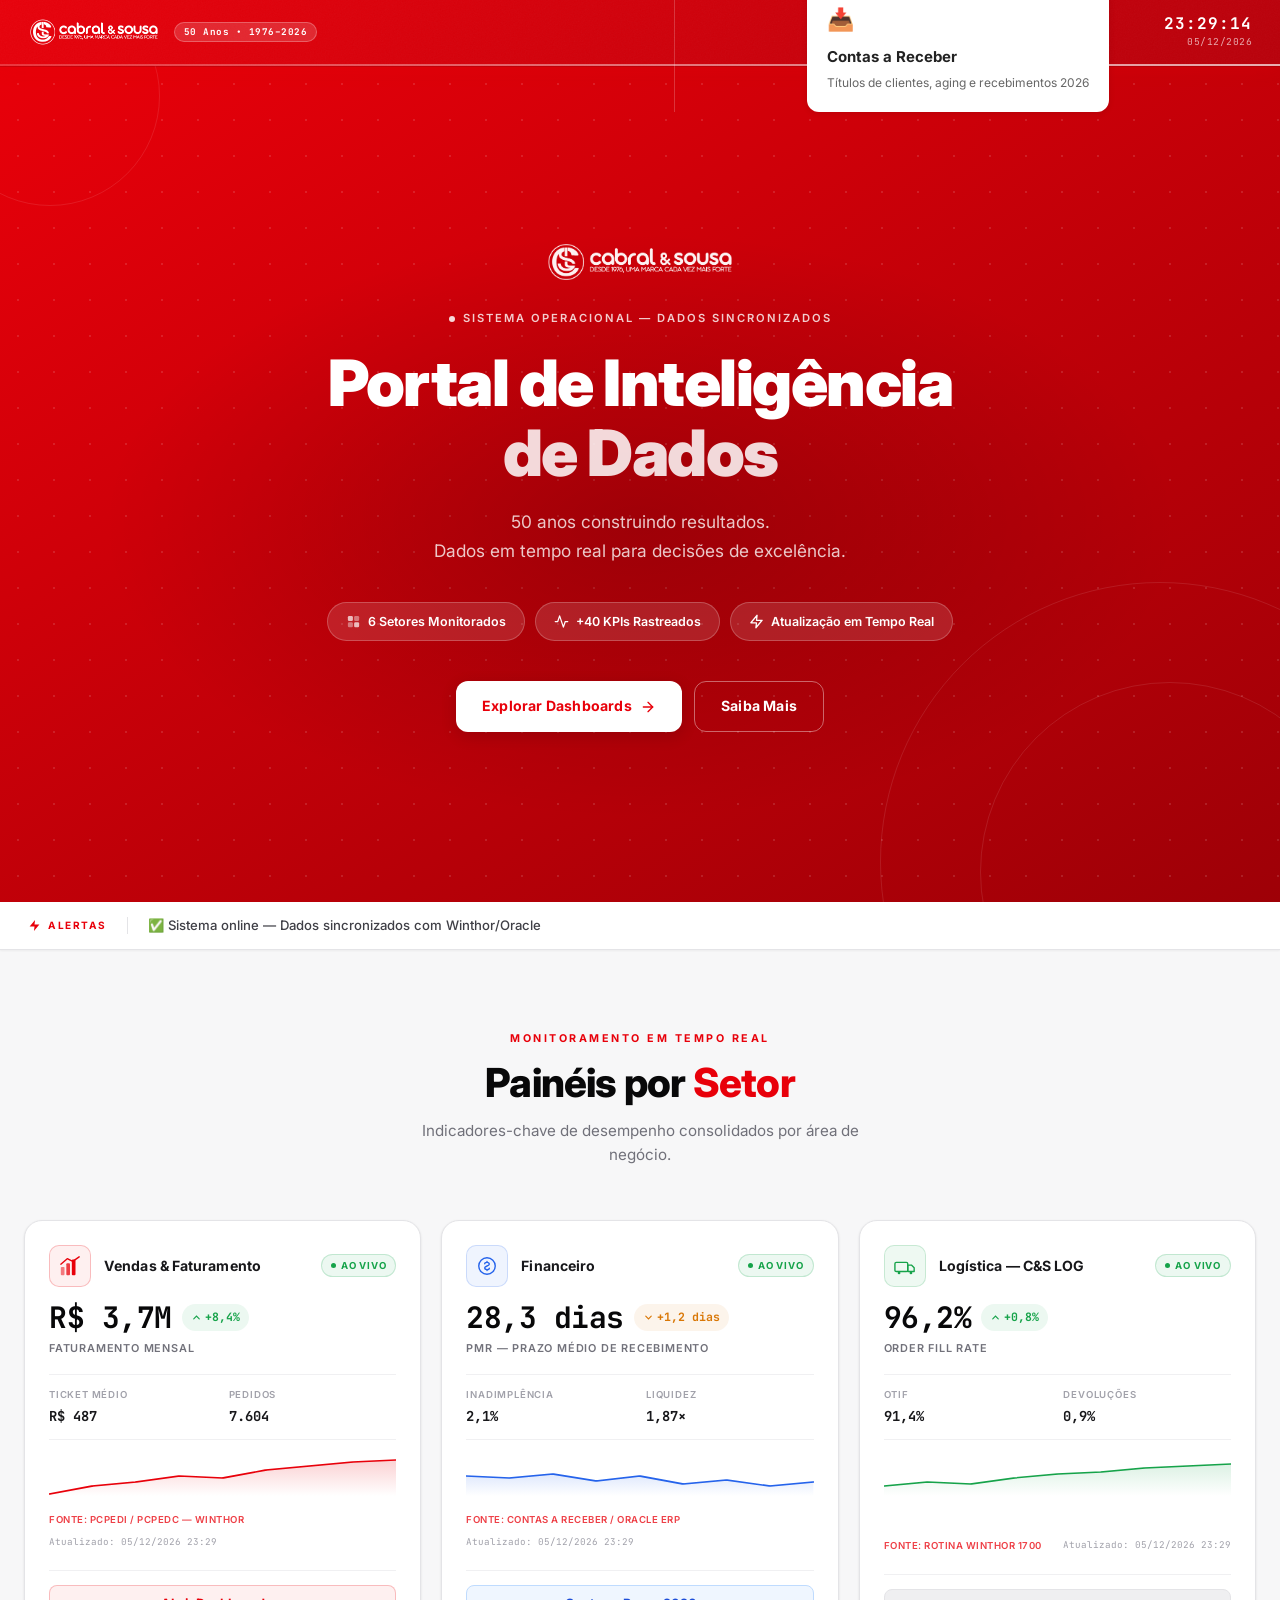
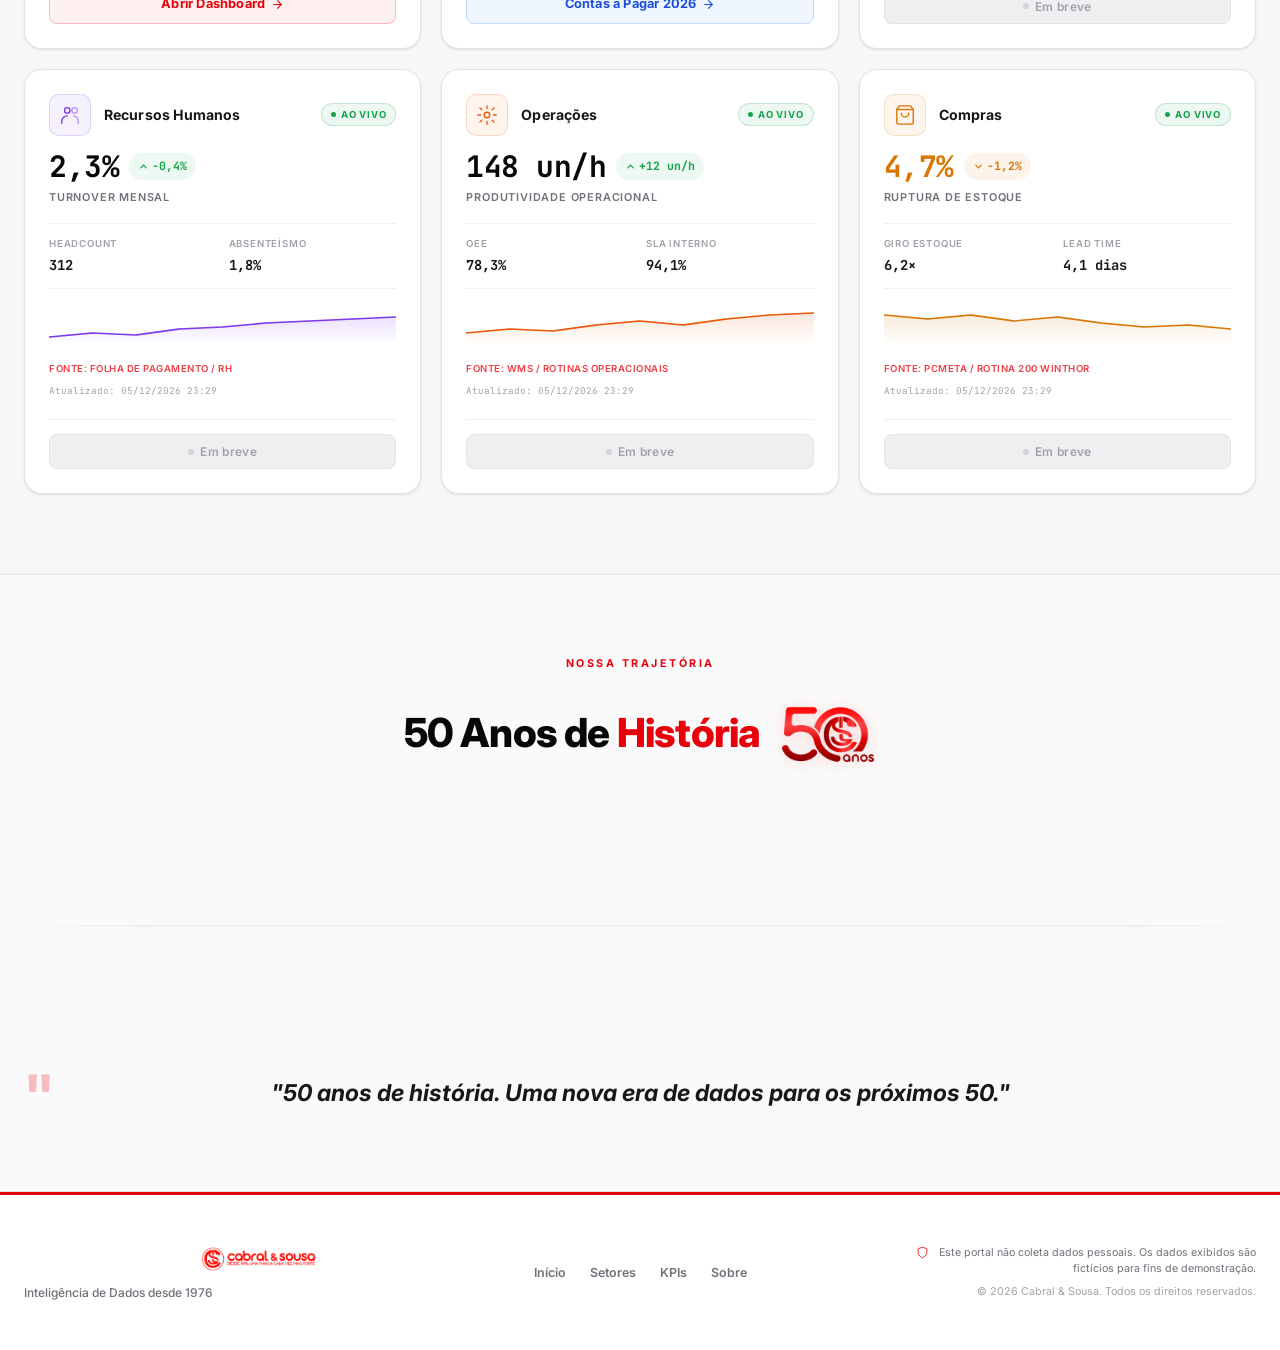
==== commit 74a61e4b: "Revert "adiciona dashboard vendido vs faturado e card no portal" This reverts commit bf63dad3e495924" ====
--- a/index.html
+++ b/index.html
@@ -234,64 +234,6 @@
         </article>
 
 
-        <!-- ── Card: VENDIDO ── -->
-        <article class="kpi-card" role="listitem" tabindex="0" aria-label="Vendido vs Faturado">
-          <div class="card-header">
-            <div class="card-icon card-icon--red" aria-hidden="true">
-              <svg width="22" height="22" viewBox="0 0 24 24" fill="none">
-                <rect x="3" y="3" width="8" height="8" rx="1" fill="#1565C0" opacity="0.8"/>
-                <rect x="13" y="3" width="8" height="8" rx="1" fill="#6A1B9A" opacity="0.8"/>
-                <rect x="3" y="13" width="8" height="8" rx="1" fill="#1565C0" opacity="0.4"/>
-                <rect x="13" y="13" width="8" height="8" rx="1" fill="#1B7F3E" opacity="0.8"/>
-              </svg>
-            </div>
-            <div class="card-title-area">
-              <h3 class="card-title">Vendido vs Faturado</h3>
-              <span class="status-badge live" aria-label="Ao Vivo">
-                <span class="status-dot" aria-hidden="true"></span>Ao Vivo
-              </span>
-            </div>
-          </div>
-          <div class="card-kpi-main">
-            <span class="kpi-value skeleton-target">116,4M</span>
-            <span class="kpi-trend trend-up">
-              <svg width="11" height="11" viewBox="0 0 24 24" fill="none" aria-hidden="true"><polyline points="18,15 12,9 6,15" stroke="currentColor" stroke-width="2.5" stroke-linecap="round"/></svg>
-              +0,8%
-            </span>
-          </div>
-          <p class="kpi-label">VB Vendido Fev/2026</p>
-          <div class="kpi-sub">
-            <span class="sub-item">
-              <span class="sub-label">VB Faturado</span>
-              <span class="sub-value">115,4M</span>
-            </span>
-            <span class="sub-item">
-              <span class="sub-label">Δ Diferença</span>
-              <span class="sub-value">+936K</span>
-            </span>
-          </div>
-          <div class="sparkline-wrap" aria-hidden="true">
-            <svg class="sparkline" viewBox="0 0 120 40" preserveAspectRatio="none">
-              <polyline points="0,35 30,30 60,20 90,25 120,15" fill="none" stroke="#1565C0" stroke-width="1.5" stroke-linecap="round" stroke-linejoin="round"/>
-              <polyline points="0,36 30,32 60,22 90,28 120,18" fill="none" stroke="#6A1B9A" stroke-width="1.5" stroke-linecap="round" stroke-linejoin="round" stroke-dasharray="3,2"/>
-            </svg>
-          </div>
-          <div class="card-footer">
-            <span class="footer-source">Fonte: PCPEDI / PCPEDC — data emissão</span>
-            <span class="footer-time">Atualizado: Mar/2026</span>
-          </div>
-          <div class="card-action">
-            <a href="dashboard-vendido.html" class="card-link" target="_blank" rel="noopener">
-              Abrir Dashboard
-              <svg width="13" height="13" viewBox="0 0 24 24" fill="none" aria-hidden="true">
-                <line x1="5" y1="12" x2="19" y2="12" stroke="currentColor" stroke-width="2" stroke-linecap="round"/>
-                <polyline points="12,5 19,12 12,19" stroke="currentColor" stroke-width="2" stroke-linecap="round" stroke-linejoin="round"/>
-              </svg>
-            </a>
-          </div>
-        </article>
-
-
         <!-- ── Card 2: FINANCEIRO ── -->
         <article class="kpi-card" role="listitem" tabindex="0" aria-label="Setor Financeiro">
           <!-- TODO: Injetar via fetch() da API Oracle/Winthor -->
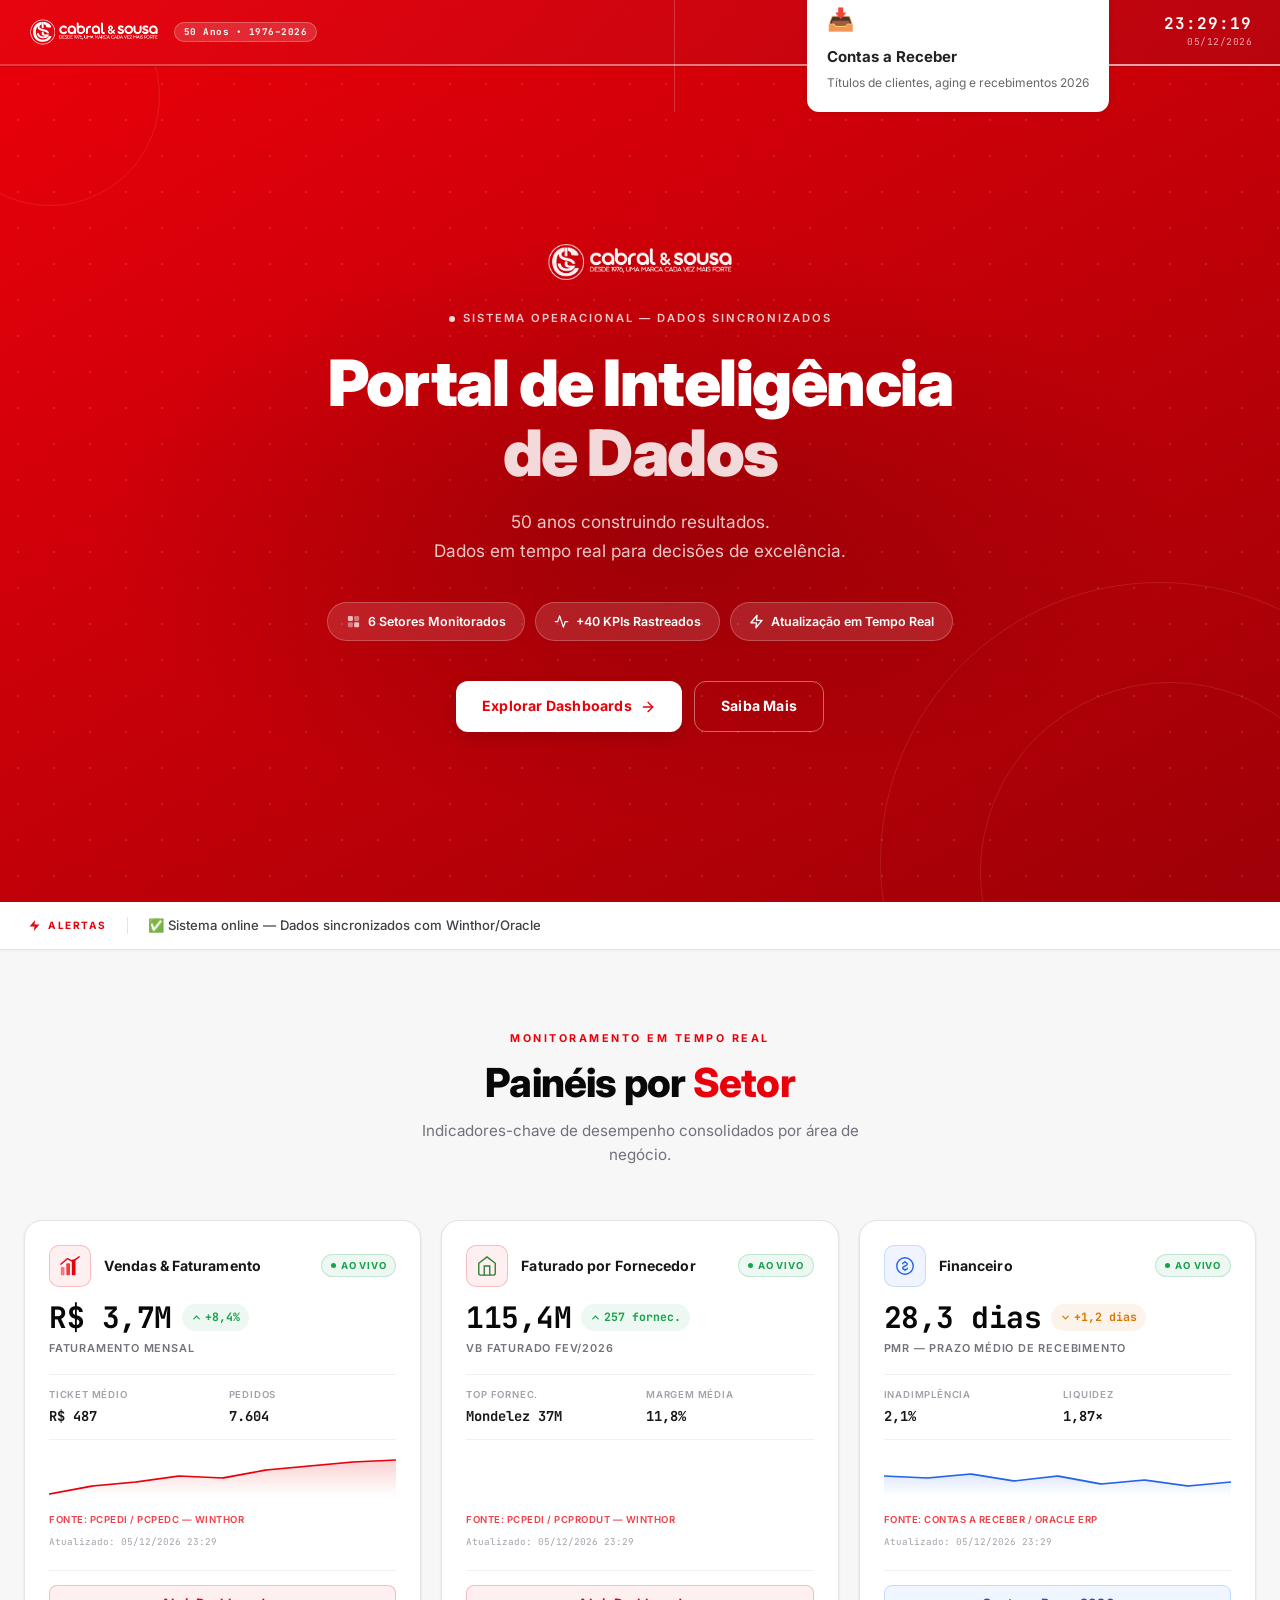
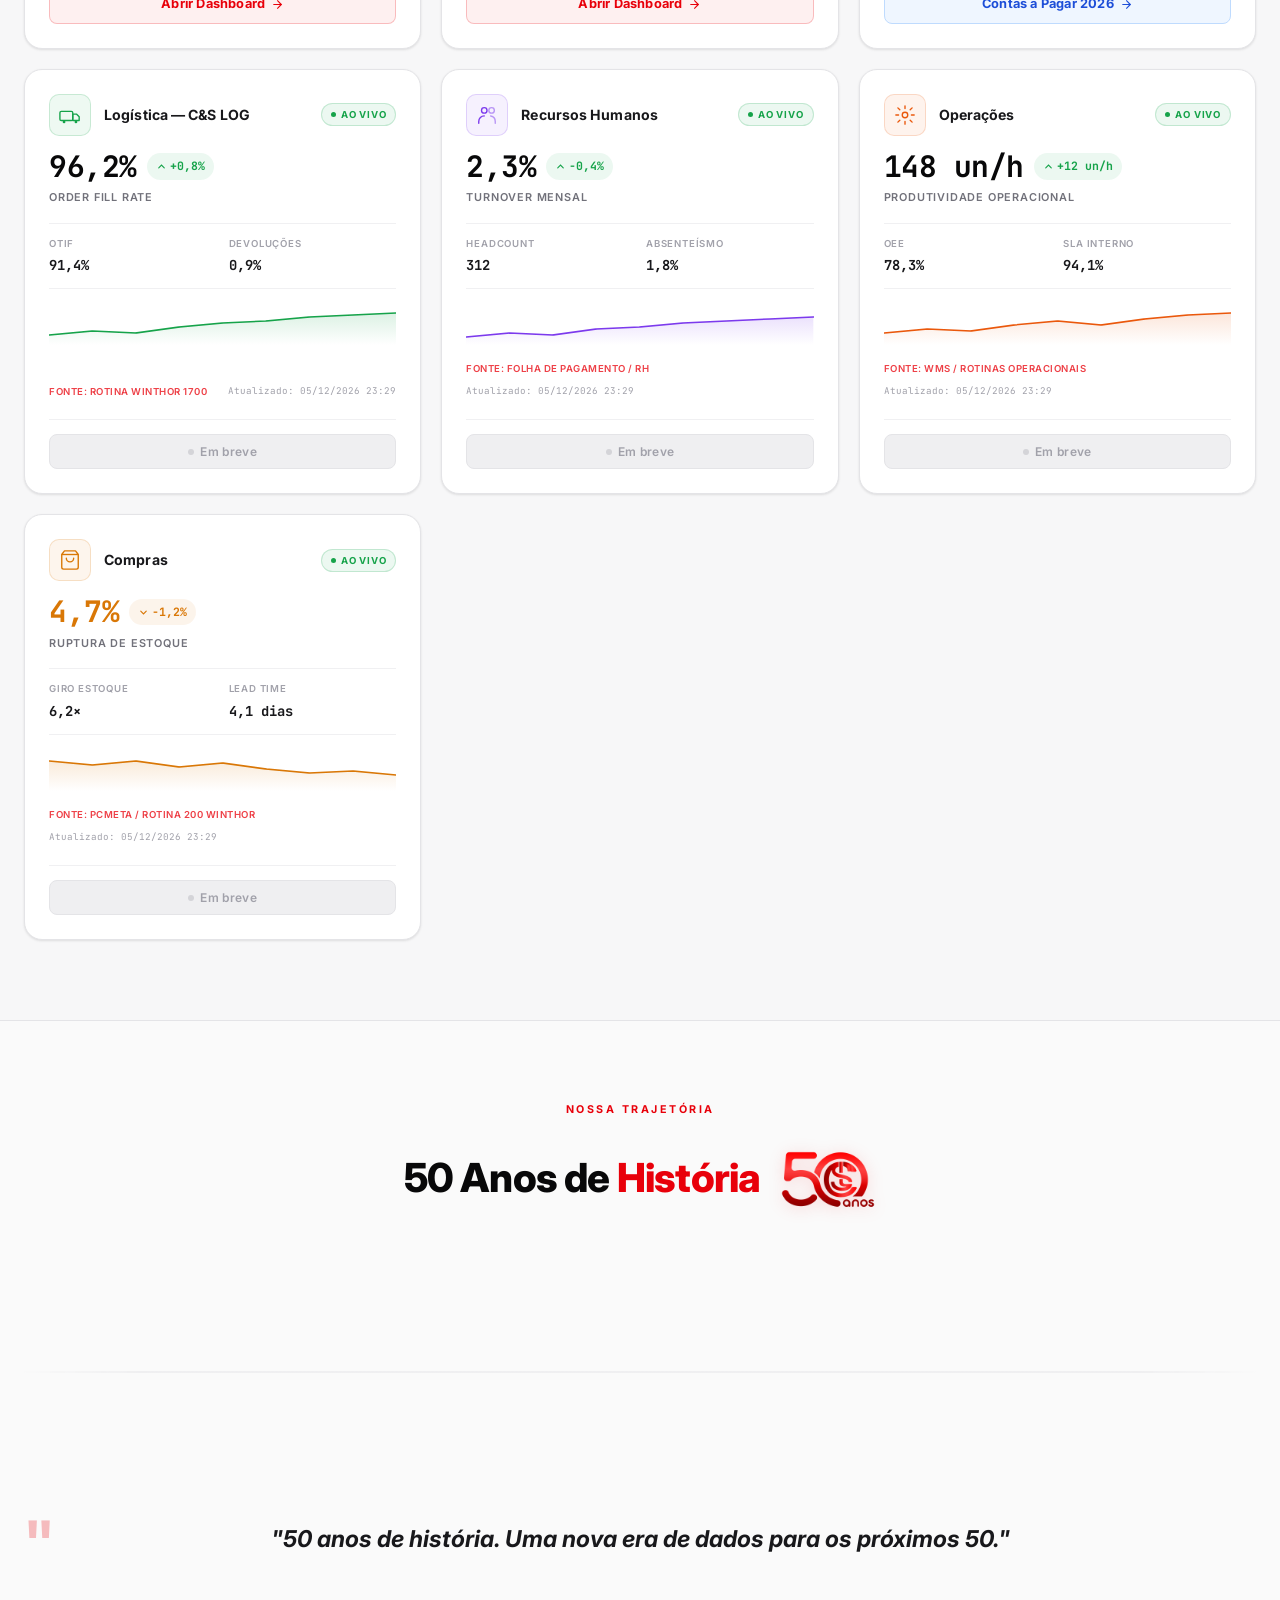
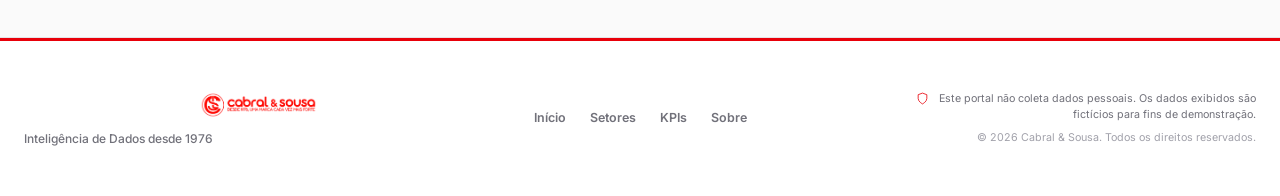
==== commit 2c45f99f: "adiciona dashboard faturado por fornecedor" ====
--- a/index.html
+++ b/index.html
@@ -234,6 +234,56 @@
         </article>
 
 
+        <!-- ── Card: FORNECEDOR ── -->
+        <article class="kpi-card" role="listitem" tabindex="0" aria-label="Faturado por Fornecedor">
+          <div class="card-header">
+            <div class="card-icon card-icon--red" aria-hidden="true">
+              <svg width="22" height="22" viewBox="0 0 24 24" fill="none">
+                <path d="M3 9l9-7 9 7v11a2 2 0 01-2 2H5a2 2 0 01-2-2z" stroke="#2E7D32" stroke-width="1.5" fill="none"/>
+                <path d="M9 22V12h6v10" stroke="#2E7D32" stroke-width="1.5"/>
+              </svg>
+            </div>
+            <div class="card-title-area">
+              <h3 class="card-title">Faturado por Fornecedor</h3>
+              <span class="status-badge live" aria-label="Ao Vivo">
+                <span class="status-dot" aria-hidden="true"></span>Ao Vivo
+              </span>
+            </div>
+          </div>
+          <div class="card-kpi-main">
+            <span class="kpi-value skeleton-target">115,4M</span>
+            <span class="kpi-trend trend-up">
+              <svg width="11" height="11" viewBox="0 0 24 24" fill="none" aria-hidden="true"><polyline points="18,15 12,9 6,15" stroke="currentColor" stroke-width="2.5" stroke-linecap="round"/></svg>
+              257 fornec.
+            </span>
+          </div>
+          <p class="kpi-label">VB Faturado Fev/2026</p>
+          <div class="kpi-sub">
+            <span class="sub-item">
+              <span class="sub-label">Top fornec.</span>
+              <span class="sub-value">Mondelez 37M</span>
+            </span>
+            <span class="sub-item">
+              <span class="sub-label">Margem média</span>
+              <span class="sub-value">11,8%</span>
+            </span>
+          </div>
+          <div class="card-footer">
+            <span class="footer-source">Fonte: PCPEDI / PCPRODUT — Winthor</span>
+            <span class="footer-time">Atualizado: Mar/2026</span>
+          </div>
+          <div class="card-action">
+            <a href="dashboard-fornecedor.html" class="card-link" target="_blank" rel="noopener">
+              Abrir Dashboard
+              <svg width="13" height="13" viewBox="0 0 24 24" fill="none" aria-hidden="true">
+                <line x1="5" y1="12" x2="19" y2="12" stroke="currentColor" stroke-width="2" stroke-linecap="round"/>
+                <polyline points="12,5 19,12 12,19" stroke="currentColor" stroke-width="2" stroke-linecap="round" stroke-linejoin="round"/>
+              </svg>
+            </a>
+          </div>
+        </article>
+
+
         <!-- ── Card 2: FINANCEIRO ── -->
         <article class="kpi-card" role="listitem" tabindex="0" aria-label="Setor Financeiro">
           <!-- TODO: Injetar via fetch() da API Oracle/Winthor -->
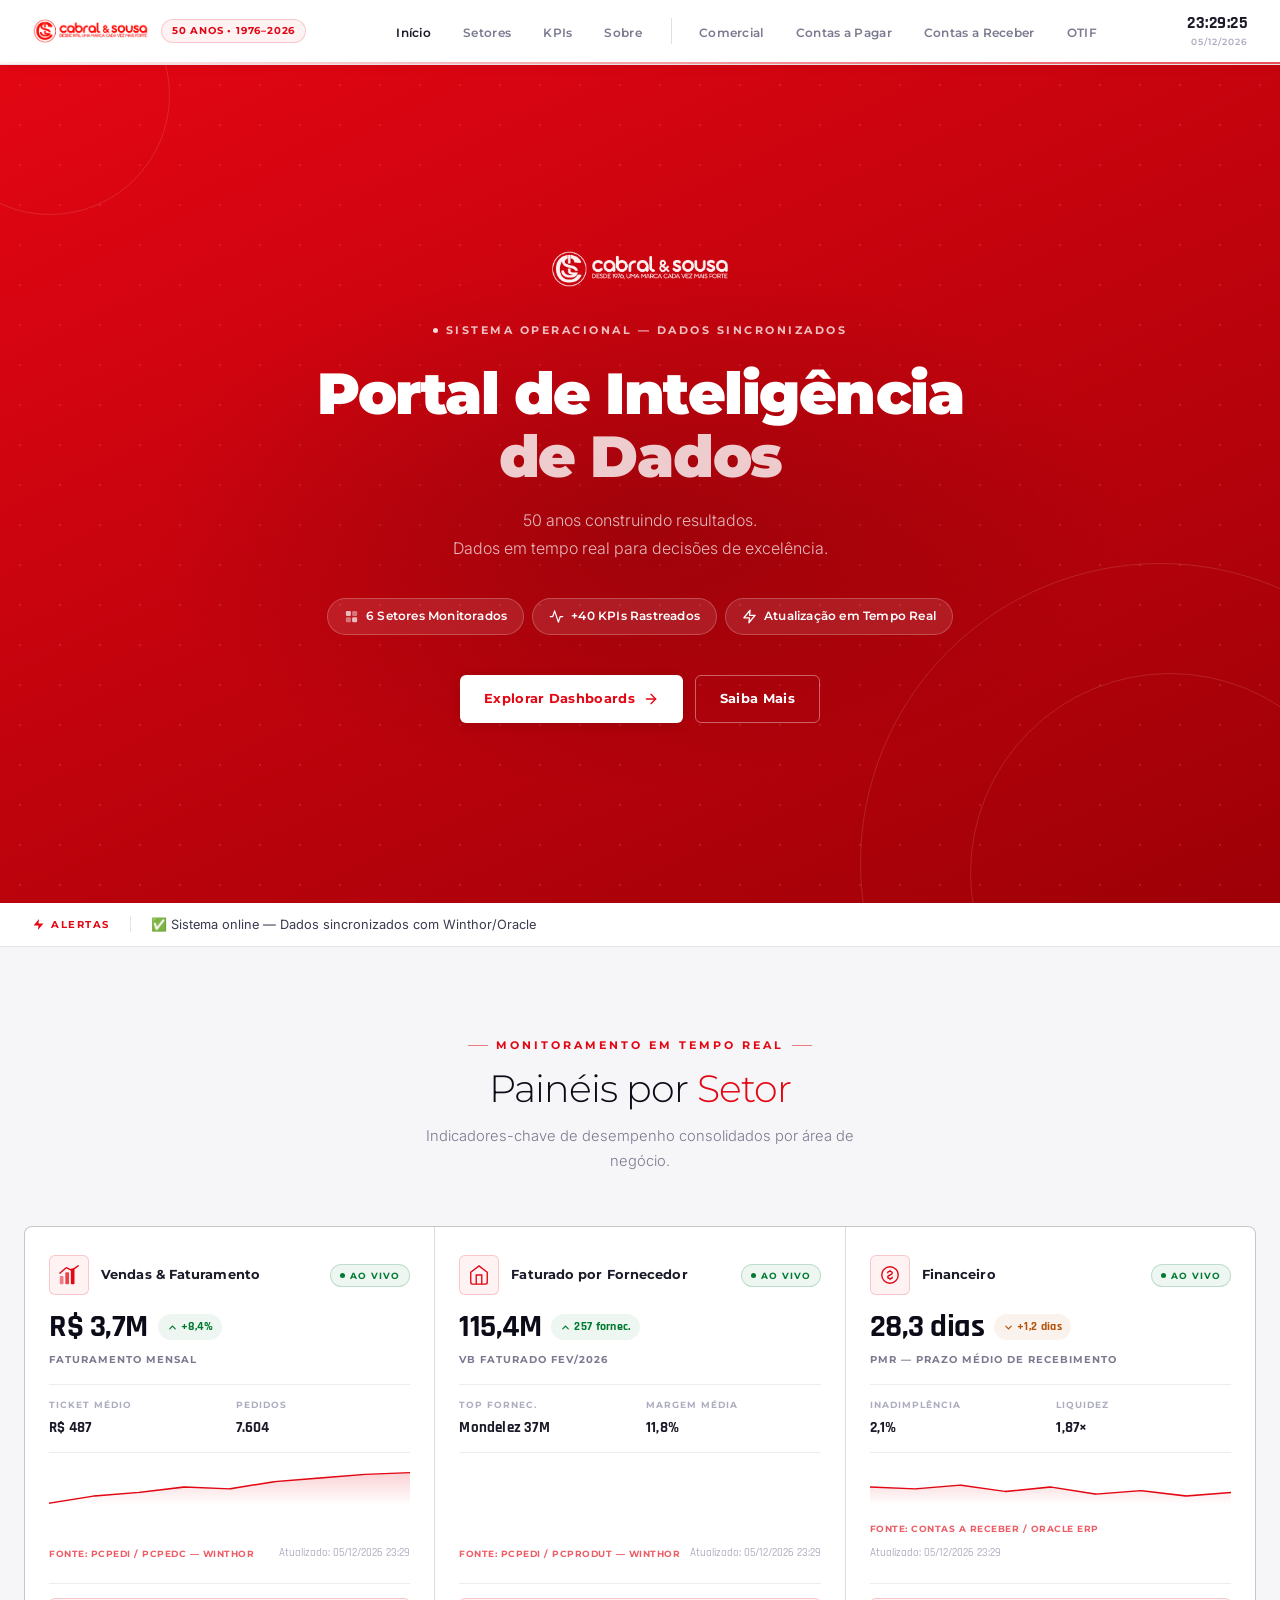
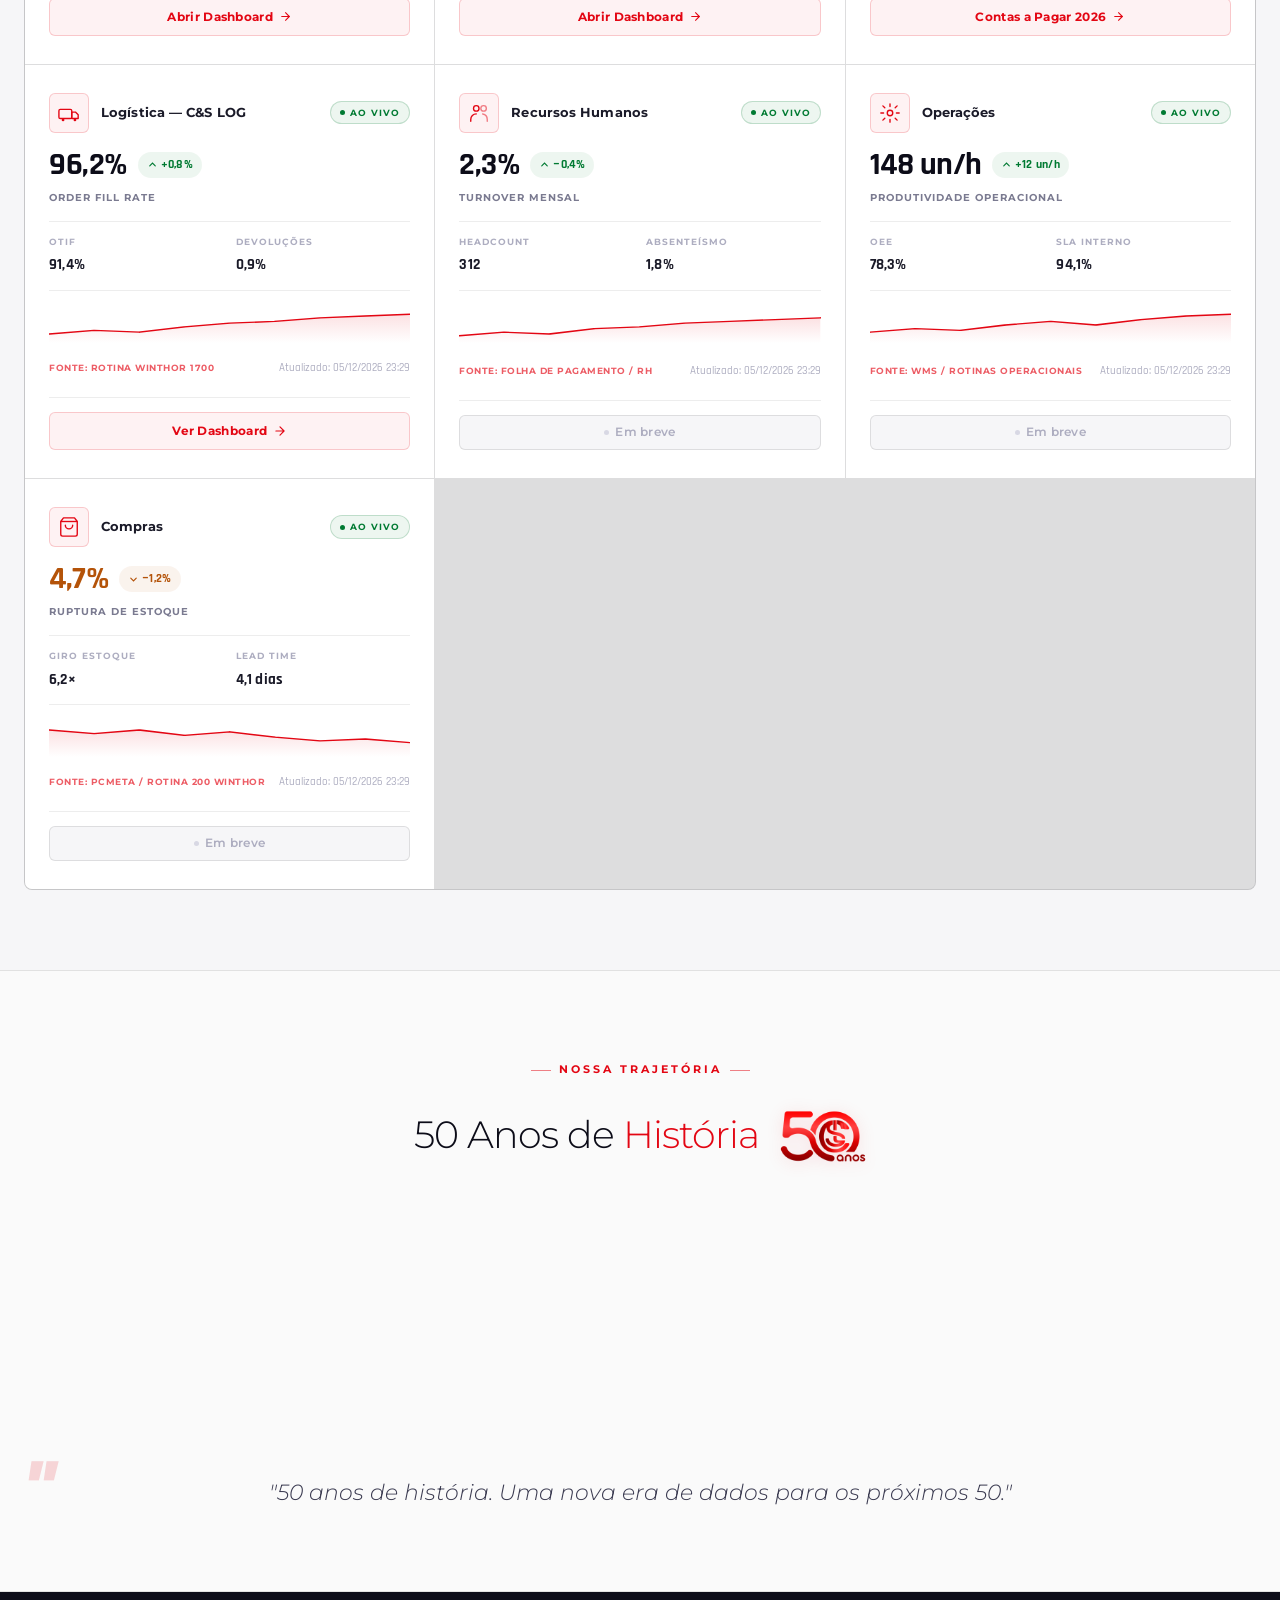
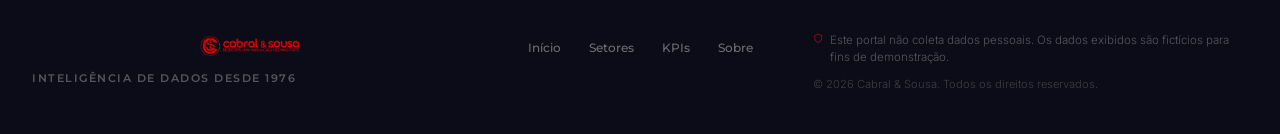
==== commit b0f6ddb1: "Adiciona dashboard OTIF 2026 - Logistica" ====
--- a/index.html
+++ b/index.html
@@ -9,10 +9,10 @@
   <meta property="og:type" content="website" />
   <title>Portal de Dados — Cabral &amp; Sousa</title>
 
-  <!-- Google Fonts: Inter (corpo) + JetBrains Mono (KPIs/relógio) -->
+  <!-- Google Fonts: Montserrat (títulos/nav) · Rajdhani (KPIs) · Inter (corpo) -->
   <link rel="preconnect" href="https://fonts.googleapis.com" />
   <link rel="preconnect" href="https://fonts.gstatic.com" crossorigin />
-  <link href="https://fonts.googleapis.com/css2?family=Inter:wght@400;500;600;700;800;900&family=JetBrains+Mono:wght@400;700&display=swap" rel="stylesheet" />
+  <link href="https://fonts.googleapis.com/css2?family=Montserrat:wght@300;400;600;700;800;900&family=Rajdhani:wght@400;500;600;700&family=Inter:wght@400;500;600;700;800;900&display=swap" rel="stylesheet" />
 
   <link rel="stylesheet" href="style.css" />
 </head>
@@ -26,7 +26,7 @@
 
       <!-- Logotipo real C&S -->
       <div class="header-logo">
-        <img src="logo-branco-h.png"
+        <img src="logo-vermelho-h.png"
              alt="Cabral &amp; Sousa"
              class="logo-img"
              height="36" />
@@ -40,13 +40,10 @@
           <li><a href="#setores" class="nav-link">Setores</a></li>
           <li><a href="#kpis"    class="nav-link">KPIs</a></li>
           <li><a href="#sobre"   class="nav-link">Sobre</a></li>
-          <li style="border-left:1px solid rgba(255,255,255,.2);margin-left:12px;padding-left:12px;"><a href="dashboard-comercial.html"  class="nav-link" target="_blank" rel="noopener">📊 Comercial</a></li>
-          <li><a href="contas-a-pagar-2026.html"  class="nav-link" target="_blank" rel="noopener">📋 Contas a Pagar</a>
-          <a href="contas-a-receber-2026.html" class="dash-card" style="display:block;background:#fff;border-radius:12px;padding:20px;text-decoration:none;color:#222;box-shadow:0 1px 6px rgba(0,0,0,.1);border-top:4px solid #1a7f3c;transition:box-shadow .2s;">
-            <div style="font-size:22px;margin-bottom:8px;">📥</div>
-            <div style="font-weight:700;font-size:15px;margin-bottom:4px;">Contas a Receber</div>
-            <div style="font-size:12px;color:#666;">Títulos de clientes, aging e recebimentos 2026</div>
-          </a></li>
+          <li style="border-left:.5px solid rgba(0,0,0,.12);margin-left:12px;padding-left:12px;"><a href="dashboard-comercial.html"  class="nav-link" target="_blank" rel="noopener">Comercial</a></li>
+          <li><a href="contas-a-pagar-2026.html"  class="nav-link" target="_blank" rel="noopener">Contas a Pagar</a></li>
+          <li><a href="contas-a-receber-2026.html" class="nav-link" target="_blank" rel="noopener">Contas a Receber</a></li>
+          <li><a href="otif-2026.html" class="nav-link" target="_blank" rel="noopener">OTIF</a></li>
         </ul>
       </nav>
 
@@ -239,8 +236,8 @@
           <div class="card-header">
             <div class="card-icon card-icon--red" aria-hidden="true">
               <svg width="22" height="22" viewBox="0 0 24 24" fill="none">
-                <path d="M3 9l9-7 9 7v11a2 2 0 01-2 2H5a2 2 0 01-2-2z" stroke="#2E7D32" stroke-width="1.5" fill="none"/>
-                <path d="M9 22V12h6v10" stroke="#2E7D32" stroke-width="1.5"/>
+                <path d="M3 9l9-7 9 7v11a2 2 0 01-2 2H5a2 2 0 01-2-2z" stroke="var(--red)" stroke-width="1.5" fill="none"/>
+                <path d="M9 22V12h6v10" stroke="var(--red)" stroke-width="1.5"/>
               </svg>
             </div>
             <div class="card-title-area">
@@ -290,8 +287,8 @@
           <div class="card-header">
             <div class="card-icon card-icon--blue" aria-hidden="true">
               <svg width="22" height="22" viewBox="0 0 24 24" fill="none">
-                <circle cx="12" cy="12" r="9" stroke="#2563EB" stroke-width="1.5"/>
-                <path d="M12 7v1m0 8v1M9.5 9.5C9.5 8.4 10.6 8 12 8s2.5.9 2.5 2c0 2-5 2-5 4 0 1.1 1.1 2 2.5 2s2.5-.4 2.5-1.5" stroke="#2563EB" stroke-width="1.5" stroke-linecap="round"/>
+                <circle cx="12" cy="12" r="9" stroke="var(--red)" stroke-width="1.5"/>
+                <path d="M12 7v1m0 8v1M9.5 9.5C9.5 8.4 10.6 8 12 8s2.5.9 2.5 2c0 2-5 2-5 4 0 1.1 1.1 2 2.5 2s2.5-.4 2.5-1.5" stroke="var(--red)" stroke-width="1.5" stroke-linecap="round"/>
               </svg>
             </div>
             <div class="card-title-area">
@@ -326,12 +323,12 @@
             <svg class="sparkline" viewBox="0 0 120 40" preserveAspectRatio="none">
               <defs>
                 <linearGradient id="sg2" x1="0" y1="0" x2="0" y2="1">
-                  <stop offset="0%" stop-color="#2563EB" stop-opacity="0.15"/>
-                  <stop offset="100%" stop-color="#2563EB" stop-opacity="0"/>
+                  <stop offset="0%" stop-color="var(--red)" stop-opacity="0.12"/>
+                  <stop offset="100%" stop-color="var(--red)" stop-opacity="0"/>
                 </linearGradient>
               </defs>
               <polygon points="0,20 15,22 30,18 45,25 60,20 75,28 90,24 105,30 120,26 120,40 0,40" fill="url(#sg2)"/>
-              <polyline points="0,20 15,22 30,18 45,25 60,20 75,28 90,24 105,30 120,26" fill="none" stroke="#2563EB" stroke-width="1.5" stroke-linecap="round" stroke-linejoin="round"/>
+              <polyline points="0,20 15,22 30,18 45,25 60,20 75,28 90,24 105,30 120,26" fill="none" stroke="var(--red)" stroke-width="1.5" stroke-linecap="round" stroke-linejoin="round"/>
             </svg>
           </div>
 
@@ -339,8 +336,8 @@
             <span class="footer-source">Fonte: Contas a Receber / Oracle ERP</span>
             <span class="footer-time">Atualizado: --/--/---- --:--</span>
           </div>
-          <div class="card-action" style="display:flex;gap:8px;flex-wrap:wrap;">
-            <a href="contas-a-pagar-2026.html" class="card-link" target="_blank" rel="noopener" style="background:#EFF6FF;color:#1D4ED8;border-color:#BFDBFE;">
+          <div class="card-action">
+            <a href="contas-a-pagar-2026.html" class="card-link" target="_blank" rel="noopener">
               Contas a Pagar 2026
               <svg width="13" height="13" viewBox="0 0 24 24" fill="none" aria-hidden="true">
                 <line x1="5" y1="12" x2="19" y2="12" stroke="currentColor" stroke-width="2" stroke-linecap="round"/>
@@ -357,10 +354,10 @@
           <div class="card-header">
             <div class="card-icon card-icon--green" aria-hidden="true">
               <svg width="22" height="22" viewBox="0 0 24 24" fill="none">
-                <rect x="1" y="8" width="14" height="10" rx="1.5" stroke="#16A34A" stroke-width="1.5"/>
-                <path d="M15 11h4l3 3v4h-7V11Z" stroke="#16A34A" stroke-width="1.5" stroke-linejoin="round"/>
-                <circle cx="5.5" cy="19.5" r="1.5" fill="#16A34A"/>
-                <circle cx="18.5" cy="19.5" r="1.5" fill="#16A34A"/>
+                <rect x="1" y="8" width="14" height="10" rx="1.5" stroke="var(--red)" stroke-width="1.5"/>
+                <path d="M15 11h4l3 3v4h-7V11Z" stroke="var(--red)" stroke-width="1.5" stroke-linejoin="round"/>
+                <circle cx="5.5" cy="19.5" r="1.5" fill="var(--red)"/>
+                <circle cx="18.5" cy="19.5" r="1.5" fill="var(--red)"/>
               </svg>
             </div>
             <div class="card-title-area">
@@ -395,12 +392,12 @@
             <svg class="sparkline" viewBox="0 0 120 40" preserveAspectRatio="none">
               <defs>
                 <linearGradient id="sg3" x1="0" y1="0" x2="0" y2="1">
-                  <stop offset="0%" stop-color="#16A34A" stop-opacity="0.15"/>
-                  <stop offset="100%" stop-color="#16A34A" stop-opacity="0"/>
+                  <stop offset="0%" stop-color="var(--red)" stop-opacity="0.12"/>
+                  <stop offset="100%" stop-color="var(--red)" stop-opacity="0"/>
                 </linearGradient>
               </defs>
               <polygon points="0,30 15,26 30,28 45,22 60,18 75,16 90,12 105,10 120,8 120,40 0,40" fill="url(#sg3)"/>
-              <polyline points="0,30 15,26 30,28 45,22 60,18 75,16 90,12 105,10 120,8" fill="none" stroke="#16A34A" stroke-width="1.5" stroke-linecap="round" stroke-linejoin="round"/>
+              <polyline points="0,30 15,26 30,28 45,22 60,18 75,16 90,12 105,10 120,8" fill="none" stroke="var(--red)" stroke-width="1.5" stroke-linecap="round" stroke-linejoin="round"/>
             </svg>
           </div>
 
@@ -409,7 +406,7 @@
             <span class="footer-time">Atualizado: --/--/---- --:--</span>
           </div>
           <div class="card-action">
-            <span class="card-soon">Em breve</span>
+            <a href="otif-2026.html" class="card-link" target="_blank" rel="noopener">Ver Dashboard <svg width="14" height="14" viewBox="0 0 24 24" fill="none" aria-hidden="true"><path d="M5 12h14M12 5l7 7-7 7" stroke="currentColor" stroke-width="2" stroke-linecap="round" stroke-linejoin="round"/></svg></a>
           </div>
         </article>
 
@@ -420,10 +417,10 @@
           <div class="card-header">
             <div class="card-icon card-icon--purple" aria-hidden="true">
               <svg width="22" height="22" viewBox="0 0 24 24" fill="none">
-                <circle cx="9" cy="7" r="3" stroke="#7C3AED" stroke-width="1.5"/>
-                <path d="M3 21v-2a6 6 0 0 1 6-6" stroke="#7C3AED" stroke-width="1.5" stroke-linecap="round"/>
-                <circle cx="17" cy="7" r="3" stroke="#7C3AED" stroke-width="1.5" stroke-opacity="0.5"/>
-                <path d="M21 21v-2a6 6 0 0 0-5-5.93" stroke="#7C3AED" stroke-width="1.5" stroke-linecap="round" stroke-opacity="0.5"/>
+                <circle cx="9" cy="7" r="3" stroke="var(--red)" stroke-width="1.5"/>
+                <path d="M3 21v-2a6 6 0 0 1 6-6" stroke="var(--red)" stroke-width="1.5" stroke-linecap="round"/>
+                <circle cx="17" cy="7" r="3" stroke="var(--red)" stroke-width="1.5" stroke-opacity="0.5"/>
+                <path d="M21 21v-2a6 6 0 0 0-5-5.93" stroke="var(--red)" stroke-width="1.5" stroke-linecap="round" stroke-opacity="0.5"/>
               </svg>
             </div>
             <div class="card-title-area">
@@ -458,12 +455,12 @@
             <svg class="sparkline" viewBox="0 0 120 40" preserveAspectRatio="none">
               <defs>
                 <linearGradient id="sg4" x1="0" y1="0" x2="0" y2="1">
-                  <stop offset="0%" stop-color="#7C3AED" stop-opacity="0.15"/>
-                  <stop offset="100%" stop-color="#7C3AED" stop-opacity="0"/>
+                  <stop offset="0%" stop-color="var(--red)" stop-opacity="0.12"/>
+                  <stop offset="100%" stop-color="var(--red)" stop-opacity="0"/>
                 </linearGradient>
               </defs>
               <polygon points="0,32 15,28 30,30 45,24 60,22 75,18 90,16 105,14 120,12 120,40 0,40" fill="url(#sg4)"/>
-              <polyline points="0,32 15,28 30,30 45,24 60,22 75,18 90,16 105,14 120,12" fill="none" stroke="#7C3AED" stroke-width="1.5" stroke-linecap="round" stroke-linejoin="round"/>
+              <polyline points="0,32 15,28 30,30 45,24 60,22 75,18 90,16 105,14 120,12" fill="none" stroke="var(--red)" stroke-width="1.5" stroke-linecap="round" stroke-linejoin="round"/>
             </svg>
           </div>
 
@@ -483,8 +480,8 @@
           <div class="card-header">
             <div class="card-icon card-icon--orange" aria-hidden="true">
               <svg width="22" height="22" viewBox="0 0 24 24" fill="none">
-                <circle cx="12" cy="12" r="3" stroke="#EA580C" stroke-width="1.5"/>
-                <path d="M12 2v3M12 19v3M4.22 4.22l2.12 2.12M17.66 17.66l2.12 2.12M2 12h3M19 12h3M4.22 19.78l2.12-2.12M17.66 6.34l2.12-2.12" stroke="#EA580C" stroke-width="1.5" stroke-linecap="round"/>
+                <circle cx="12" cy="12" r="3" stroke="var(--red)" stroke-width="1.5"/>
+                <path d="M12 2v3M12 19v3M4.22 4.22l2.12 2.12M17.66 17.66l2.12 2.12M2 12h3M19 12h3M4.22 19.78l2.12-2.12M17.66 6.34l2.12-2.12" stroke="var(--red)" stroke-width="1.5" stroke-linecap="round"/>
               </svg>
             </div>
             <div class="card-title-area">
@@ -519,12 +516,12 @@
             <svg class="sparkline" viewBox="0 0 120 40" preserveAspectRatio="none">
               <defs>
                 <linearGradient id="sg5" x1="0" y1="0" x2="0" y2="1">
-                  <stop offset="0%" stop-color="#EA580C" stop-opacity="0.15"/>
-                  <stop offset="100%" stop-color="#EA580C" stop-opacity="0"/>
+                  <stop offset="0%" stop-color="var(--red)" stop-opacity="0.12"/>
+                  <stop offset="100%" stop-color="var(--red)" stop-opacity="0"/>
                 </linearGradient>
               </defs>
               <polygon points="0,28 15,24 30,26 45,20 60,16 75,20 90,14 105,10 120,8 120,40 0,40" fill="url(#sg5)"/>
-              <polyline points="0,28 15,24 30,26 45,20 60,16 75,20 90,14 105,10 120,8" fill="none" stroke="#EA580C" stroke-width="1.5" stroke-linecap="round" stroke-linejoin="round"/>
+              <polyline points="0,28 15,24 30,26 45,20 60,16 75,20 90,14 105,10 120,8" fill="none" stroke="var(--red)" stroke-width="1.5" stroke-linecap="round" stroke-linejoin="round"/>
             </svg>
           </div>
 
@@ -544,9 +541,9 @@
           <div class="card-header">
             <div class="card-icon card-icon--amber" aria-hidden="true">
               <svg width="22" height="22" viewBox="0 0 24 24" fill="none">
-                <path d="M6 2L3 6v14a2 2 0 0 0 2 2h14a2 2 0 0 0 2-2V6l-3-4z" stroke="#D97706" stroke-width="1.5" stroke-linejoin="round"/>
-                <line x1="3" y1="6" x2="21" y2="6" stroke="#D97706" stroke-width="1.5"/>
-                <path d="M16 10a4 4 0 0 1-8 0" stroke="#D97706" stroke-width="1.5" stroke-linecap="round"/>
+                <path d="M6 2L3 6v14a2 2 0 0 0 2 2h14a2 2 0 0 0 2-2V6l-3-4z" stroke="var(--red)" stroke-width="1.5" stroke-linejoin="round"/>
+                <line x1="3" y1="6" x2="21" y2="6" stroke="var(--red)" stroke-width="1.5"/>
+                <path d="M16 10a4 4 0 0 1-8 0" stroke="var(--red)" stroke-width="1.5" stroke-linecap="round"/>
               </svg>
             </div>
             <div class="card-title-area">
@@ -581,12 +578,12 @@
             <svg class="sparkline" viewBox="0 0 120 40" preserveAspectRatio="none">
               <defs>
                 <linearGradient id="sg6" x1="0" y1="0" x2="0" y2="1">
-                  <stop offset="0%" stop-color="#D97706" stop-opacity="0.15"/>
-                  <stop offset="100%" stop-color="#D97706" stop-opacity="0"/>
+                  <stop offset="0%" stop-color="var(--red)" stop-opacity="0.12"/>
+                  <stop offset="100%" stop-color="var(--red)" stop-opacity="0"/>
                 </linearGradient>
               </defs>
               <polygon points="0,10 15,14 30,10 45,16 60,12 75,18 90,22 105,20 120,24 120,40 0,40" fill="url(#sg6)"/>
-              <polyline points="0,10 15,14 30,10 45,16 60,12 75,18 90,22 105,20 120,24" fill="none" stroke="#D97706" stroke-width="1.5" stroke-linecap="round" stroke-linejoin="round"/>
+              <polyline points="0,10 15,14 30,10 45,16 60,12 75,18 90,22 105,20 120,24" fill="none" stroke="var(--red)" stroke-width="1.5" stroke-linecap="round" stroke-linejoin="round"/>
             </svg>
           </div>
 
--- a/style.css
+++ b/style.css
@@ -16,7 +16,7 @@
   font-family: 'Inter', -apple-system, BlinkMacSystemFont, 'Segoe UI', sans-serif;
   background: var(--bg);
   color: var(--ink);
-  line-height: 1.6;
+  line-height: 1.65;
   overflow-x: hidden;
   min-height: 100vh;
   -webkit-font-smoothing: antialiased;
@@ -27,87 +27,80 @@
 a { color: inherit; text-decoration: none; }
 ul { list-style: none; }
 
-/* Scrollbar customizada — vermelho C&S */
-::-webkit-scrollbar { width: 8px; }
+::-webkit-scrollbar { width: 4px; }
 ::-webkit-scrollbar-track { background: var(--bg-2); }
-::-webkit-scrollbar-thumb {
-  background: var(--red);
-  border-radius: 4px;
-}
+::-webkit-scrollbar-thumb { background: var(--red); border-radius: 2px; }
 ::-webkit-scrollbar-thumb:hover { background: var(--red-hover); }
 
-/* Focus visível — vermelho C&S */
 :focus-visible {
-  outline: 2px solid var(--red);
+  outline: 1.5px solid var(--red);
   outline-offset: 3px;
-  border-radius: 4px;
-}
-
-
-/* ════════════════════════════════════════════════════════════
-   VARIÁVEIS — DESIGN TOKENS CABRAL & SOUSA
-════════════════════════════════════════════════════════════ */
-:root {
-  /* ── Identidade C&S ── */
-  --red:         #E8000A;
-  --red-hover:   #C8000A;
-  --red-dark:    #9E0007;
-  --red-dim:     rgba(232, 0, 10, 0.06);
-  --red-glow:    rgba(232, 0, 10, 0.14);
-  --red-ring:    rgba(232, 0, 10, 0.22);
-
-  /* ── Texto ── */
-  --black:       #080809;
-  --ink:         #18181B;
-  --ink-2:       #3F3F46;
-  --gray:        #71717A;
-  --gray-lt:     #A1A1AA;
-  --gray-xlt:    #D4D4D8;
-
-  /* ── Fundos & superfícies (light theme) ── */
-  --border:      #E4E4E7;
-  --border-lt:   #F0F0F2;
-  --bg:          #F7F7F8;
-  --bg-2:        #EFEFF1;
-  --surface:     #FFFFFF;
-  --surface-2:   #FAFAFA;
-
-  /* ── Semânticos ── */
-  --success:     #16A34A;
-  --success-dim: rgba(22, 163, 74, 0.08);
-  --warning:     #D97706;
-  --warning-dim: rgba(217, 119, 6, 0.08);
-  --danger:      #DC2626;
-  --danger-dim:  rgba(220, 38, 38, 0.08);
-
-  /* ── Layout ── */
-  --max-w:       1320px;
-  --header-h:    64px;
-  --radius-sm:   8px;
-  --radius-md:   12px;
-  --radius-lg:   18px;
-
-  /* ── Sombras ── */
-  --shadow-xs:   0 1px 2px rgba(0,0,0,0.05);
-  --shadow-sm:   0 1px 3px rgba(0,0,0,0.07), 0 1px 2px rgba(0,0,0,0.04);
-  --shadow-md:   0 4px 12px rgba(0,0,0,0.07), 0 2px 4px rgba(0,0,0,0.04);
-  --shadow-lg:   0 12px 40px rgba(0,0,0,0.09), 0 4px 12px rgba(0,0,0,0.05);
-  --shadow-red:  0 8px 28px rgba(232,0,10,0.25), 0 2px 6px rgba(232,0,10,0.12);
-
-  /* ── Transição ── */
-  --ease-spring: cubic-bezier(.16,1,.3,1);
-  --ease-out:    cubic-bezier(.22,1,.36,1);
-  --transition:  all 0.28s var(--ease-out);
-}
-
-/* Redução de movimento */
+  border-radius: 3px;
+}
+
 @media (prefers-reduced-motion: reduce) {
   *, *::before, *::after {
     animation-duration: 0.01ms !important;
-    animation-iteration-count: 1 !important;
     transition-duration: 0.01ms !important;
-    scroll-behavior: auto !important;
   }
+}
+
+
+/* ════════════════════════════════════════════════════════════
+   DESIGN TOKENS — CABRAL & SOUSA
+════════════════════════════════════════════════════════════ */
+:root {
+  /* Identidade C&S */
+  --red:         #E30613;
+  --red-hover:   #C0000F;
+  --red-dark:    #9E0007;
+  --red-dim:     rgba(227, 6, 19, 0.05);
+  --red-glow:    rgba(227, 6, 19, 0.12);
+  --red-ring:    rgba(227, 6, 19, 0.18);
+
+  /* Texto */
+  --black:       #0C0C18;
+  --ink:         #1A1A28;
+  --ink-2:       #3A3A50;
+  --gray:        #7A7A90;
+  --gray-lt:     #ADADC0;
+  --gray-xlt:    #D8D8E4;
+
+  /* Fundos & superfícies */
+  --border:      rgba(0,0,0,.07);
+  --border-lt:   rgba(0,0,0,.04);
+  --border-md:   rgba(0,0,0,.10);
+  --bg:          #F6F6F8;
+  --bg-2:        #EEEEف2;
+  --bg-2:        #EEEEEE;
+  --surface:     #FFFFFF;
+  --surface-2:   #FAFAFA;
+
+  /* Semânticos */
+  --success:     #007A32;
+  --success-dim: rgba(0, 122, 50, 0.07);
+  --warning:     #B45309;
+  --warning-dim: rgba(180, 83, 9, 0.07);
+  --danger:      #CC0010;
+  --danger-dim:  rgba(204, 0, 16, 0.07);
+
+  /* Layout */
+  --max-w:       1320px;
+  --header-h:    62px;
+  --radius-sm:   4px;
+  --radius-md:   6px;
+  --radius-lg:   8px;
+
+  /* Sombras */
+  --shadow-xs: 0 1px 2px rgba(0,0,0,.04);
+  --shadow-sm: 0 1px 4px rgba(0,0,0,.06), 0 1px 2px rgba(0,0,0,.03);
+  --shadow-md: 0 4px 16px rgba(0,0,0,.07), 0 2px 4px rgba(0,0,0,.04);
+  --shadow-lg: 0 12px 40px rgba(0,0,0,.08), 0 4px 12px rgba(0,0,0,.04);
+  --shadow-red: 0 6px 24px rgba(227,6,19,.22), 0 2px 6px rgba(227,6,19,.1);
+
+  /* Transição */
+  --ease-out:   cubic-bezier(.22,1,.36,1);
+  --transition: all 0.25s var(--ease-out);
 }
 
 
@@ -117,30 +110,30 @@
 @keyframes fadeIn  { from { opacity: 0; } to { opacity: 1; } }
 
 @keyframes slideUp {
-  from { opacity: 0; transform: translateY(24px); }
+  from { opacity: 0; transform: translateY(20px); }
   to   { opacity: 1; transform: translateY(0);    }
 }
 
 @keyframes livePulse {
-  0%, 100% { box-shadow: 0 0 0 0 rgba(22, 163, 74, 0.5); }
-  50%       { box-shadow: 0 0 0 5px rgba(22, 163, 74, 0); }
+  0%, 100% { box-shadow: 0 0 0 0 rgba(0,122,50,.45); }
+  50%       { box-shadow: 0 0 0 5px rgba(0,122,50, 0); }
 }
 
 @keyframes progressSweep {
   0%   { transform: translateX(-100%); }
-  100% { transform: translateX(200%); }
+  100% { transform: translateX(200%);  }
 }
 
 @keyframes dotPulse {
-  0%, 100% { opacity: 0.35; }
-  50%       { opacity: 0.65; }
+  0%, 100% { opacity: .3; }
+  50%       { opacity: .6; }
 }
 
 @keyframes tickerFade {
-  0%   { opacity: 0; transform: translateY(5px);  }
+  0%   { opacity: 0; transform: translateY(4px);  }
   12%  { opacity: 1; transform: translateY(0);    }
   88%  { opacity: 1; transform: translateY(0);    }
-  100% { opacity: 0; transform: translateY(-5px); }
+  100% { opacity: 0; transform: translateY(-4px); }
 }
 
 @keyframes skeletonShimmer {
@@ -149,63 +142,62 @@
 }
 
 @keyframes ringPulse {
-  0%, 100% { opacity: 0.06; transform: scale(1); }
-  50%       { opacity: 0.12; transform: scale(1.04); }
+  0%, 100% { opacity: .04; transform: scale(1);    }
+  50%       { opacity: .09; transform: scale(1.03); }
 }
 
 
 /* ════════════════════════════════════════════════════════════
-   HEADER FIXO — fundo vermelho C&S
+   HEADER — branco com acento vermelho inferior
 ════════════════════════════════════════════════════════════ */
 .site-header {
   position: sticky;
   top: 0;
   z-index: 200;
-  background: var(--red);
-  /* Textura noise sutil */
-  background-image:
-    url("data:image/svg+xml,%3Csvg xmlns='http://www.w3.org/2000/svg' width='200' height='200'%3E%3Cfilter id='n'%3E%3CfeTurbulence type='fractalNoise' baseFrequency='0.75' numOctaves='4' stitchTiles='stitch'/%3E%3CfeColorMatrix type='saturate' values='0'/%3E%3C/filter%3E%3Crect width='200' height='200' filter='url(%23n)' opacity='0.04'/%3E%3C/svg%3E"),
-    linear-gradient(135deg, #E8000A 0%, #B8000A 100%);
-  box-shadow: 0 1px 0 rgba(0,0,0,0.12), 0 4px 16px rgba(232,0,10,0.2);
+  background: rgba(255,255,255,.94);
+  backdrop-filter: blur(20px) saturate(1.6);
+  -webkit-backdrop-filter: blur(20px) saturate(1.6);
+  border-bottom: .5px solid var(--border-md);
+  box-shadow: 0 1px 12px rgba(0,0,0,.05);
 }
 
 .header-inner {
   max-width: var(--max-w);
   margin: 0 auto;
-  padding: 0 28px;
+  padding: 0 32px;
   height: var(--header-h);
   display: flex;
   align-items: center;
-  gap: 28px;
+  gap: 24px;
 }
 
 /* Logo */
 .header-logo {
   display: flex;
   align-items: center;
-  gap: 14px;
+  gap: 12px;
   flex-shrink: 0;
 }
 
 .logo-img {
-  height: 36px;
+  height: 32px;
   width: auto;
   display: block;
-  /* logo branca sobre fundo vermelho — sem filtro, PNG já é branco */
   object-fit: contain;
 }
 
 .logo-badge {
-  font-family: 'JetBrains Mono', monospace;
-  font-size: 0.58rem;
-  font-weight: 700;
-  color: white;
-  background: rgba(255,255,255,0.15);
-  border: 1px solid rgba(255,255,255,0.25);
-  padding: 2px 9px;
-  border-radius: 100px;
-  letter-spacing: 0.5px;
+  font-family: 'Montserrat', sans-serif;
+  font-size: .6rem;
+  font-weight: 700;
+  color: var(--red);
+  background: var(--red-dim);
+  border: .5px solid var(--red-ring);
+  padding: 3px 10px;
+  border-radius: 20px;
+  letter-spacing: .8px;
   white-space: nowrap;
+  text-transform: uppercase;
 }
 
 /* Navegação */
@@ -217,23 +209,44 @@
 
 .header-nav ul {
   display: flex;
+  align-items: center;
   gap: 2px;
 }
 
 .nav-link {
-  font-size: 0.82rem;
+  font-family: 'Montserrat', sans-serif;
+  font-size: .78rem;
   font-weight: 600;
-  color: rgba(255,255,255,0.8);
-  padding: 8px 16px;
-  border-radius: var(--radius-sm);
+  color: var(--gray);
+  padding: 7px 15px;
+  border-radius: 20px;
   transition: var(--transition);
-  letter-spacing: 0.2px;
+  letter-spacing: .3px;
 }
 
 .nav-link:hover,
 .nav-link.active {
-  color: white;
-  background: rgba(255,255,255,0.14);
+  color: var(--ink);
+  background: var(--bg);
+}
+
+.nav-link.nav-link--cta {
+  color: var(--red);
+  background: var(--red-dim);
+  border: .5px solid var(--red-ring);
+}
+
+.nav-link.nav-link--cta:hover {
+  background: var(--red);
+  color: #fff;
+}
+
+.nav-sep {
+  width: .5px;
+  height: 20px;
+  background: var(--border-md);
+  margin: 0 8px;
+  flex-shrink: 0;
 }
 
 /* Relógio */
@@ -246,25 +259,27 @@
 }
 
 .clock-time {
-  font-family: 'JetBrains Mono', monospace;
-  font-size: 1rem;
-  font-weight: 700;
-  color: white;
+  font-family: 'Rajdhani', sans-serif;
+  font-size: 1.05rem;
+  font-weight: 700;
+  color: var(--ink);
+  letter-spacing: .5px;
+  line-height: 1.2;
+}
+
+.clock-date {
+  font-family: 'Montserrat', sans-serif;
+  font-size: .58rem;
+  font-weight: 600;
+  color: var(--gray-lt);
   letter-spacing: 1px;
-  line-height: 1.2;
-}
-
-.clock-date {
-  font-family: 'JetBrains Mono', monospace;
-  font-size: 0.6rem;
-  color: rgba(255,255,255,0.65);
-  letter-spacing: 0.5px;
-}
-
-/* Linha branca animada decorativa */
+  text-transform: uppercase;
+}
+
+/* Linha vermelha animada */
 .header-progress-bar {
-  height: 2px;
-  background: rgba(255,255,255,0.2);
+  height: 1.5px;
+  background: var(--red-dim);
   position: relative;
   overflow: hidden;
 }
@@ -273,20 +288,20 @@
   content: '';
   position: absolute;
   inset: 0;
-  background: linear-gradient(90deg, transparent 0%, white 50%, transparent 100%);
+  background: linear-gradient(90deg, transparent 0%, var(--red) 50%, transparent 100%);
   background-size: 200% 100%;
-  animation: progressSweep 3s linear infinite;
-  opacity: 0.6;
+  animation: progressSweep 4s linear infinite;
+  opacity: .7;
 }
 
 
 /* ════════════════════════════════════════════════════════════
-   HERO — fundo vermelho C&S com grade de pontos brancos
+   HERO — vermelho elegante com conteúdo refinado
 ════════════════════════════════════════════════════════════ */
 .hero {
   position: relative;
   min-height: calc(100vh - var(--header-h));
-  background: linear-gradient(150deg, #E8000A 0%, #9E0007 100%);
+  background: linear-gradient(155deg, #E30613 0%, #9E0007 100%);
   display: flex;
   align-items: center;
   justify-content: center;
@@ -298,73 +313,75 @@
 .hero-bg-grid {
   position: absolute;
   inset: 0;
-  background-image: radial-gradient(circle, rgba(255,255,255,0.12) 1px, transparent 1px);
-  background-size: 36px 36px;
-  animation: dotPulse 6s ease-in-out infinite;
-}
-
-/* Gradiente radial central suave */
+  background-image: radial-gradient(circle, rgba(255,255,255,.1) 1px, transparent 1px);
+  background-size: 40px 40px;
+  animation: dotPulse 7s ease-in-out infinite;
+}
+
+/* Gradiente radial central */
 .hero-radial {
   position: absolute;
   inset: 0;
-  background: radial-gradient(ellipse 60% 50% at 50% 55%, rgba(0,0,0,0.18) 0%, transparent 70%);
-}
-
-/* Anéis decorativos brancos */
+  background: radial-gradient(ellipse 55% 45% at 50% 55%, rgba(0,0,0,.16) 0%, transparent 70%);
+}
+
+/* Anéis decorativos */
 .hero-ring {
   position: absolute;
   border-radius: 50%;
-  border: 1px solid rgba(255,255,255,0.1);
+  border: .5px solid rgba(255,255,255,.12);
   pointer-events: none;
-  animation: ringPulse 8s ease-in-out infinite;
-}
-
-.hero-ring--1 { width: 560px; height: 560px; bottom: -240px; right: -160px; animation-delay: 0s;   }
-.hero-ring--2 { width: 380px; height: 380px; bottom: -160px; right:  -80px; animation-delay: 2.5s; }
-.hero-ring--3 { width: 220px; height: 220px; top: -80px;     left:   -60px; animation-delay: 5s;   }
+  animation: ringPulse 9s ease-in-out infinite;
+}
+
+.hero-ring--1 { width: 600px; height: 600px; bottom: -260px; right: -180px; animation-delay: 0s;   }
+.hero-ring--2 { width: 400px; height: 400px; bottom: -170px; right:  -90px; animation-delay: 3s;   }
+.hero-ring--3 { width: 240px; height: 240px; top:   -90px;   left:   -70px; animation-delay: 6s;   }
 
 .hero-content {
   position: relative;
   z-index: 1;
-  max-width: 720px;
+  max-width: 680px;
   text-align: center;
-  animation: slideUp 0.7s var(--ease-spring) both;
+  animation: slideUp 0.65s var(--ease-out) both;
 }
 
 .hero-logo {
-  height: 52px;
+  height: 50px;
   width: auto;
   display: block;
-  margin: 0 auto 16px;
+  margin: 0 auto 20px;
   object-fit: contain;
   filter: brightness(0) invert(1);
-  opacity: 0.95;
+  opacity: .95;
 }
 
 .hero-eyebrow {
   display: inline-flex;
   align-items: center;
   gap: 8px;
-  font-size: 0.7rem;
-  font-weight: 600;
+  font-family: 'Montserrat', sans-serif;
+  font-size: .68rem;
+  font-weight: 700;
   text-transform: uppercase;
-  letter-spacing: 2px;
-  color: rgba(255,255,255,0.8);
-  margin-bottom: 20px;
+  letter-spacing: 2.5px;
+  color: rgba(255,255,255,.75);
+  margin-bottom: 22px;
 }
 
 .eyebrow-dot {
-  width: 6px;
-  height: 6px;
+  width: 5px;
+  height: 5px;
   border-radius: 50%;
   background: white;
-  opacity: 0.85;
+  opacity: .85;
   animation: livePulse 2s ease-in-out infinite;
   flex-shrink: 0;
 }
 
 .hero-title {
-  font-size: clamp(2.4rem, 6vw, 4rem);
+  font-family: 'Montserrat', sans-serif;
+  font-size: clamp(2.2rem, 5.5vw, 3.6rem);
   font-weight: 900;
   line-height: 1.1;
   letter-spacing: -1.5px;
@@ -372,25 +389,25 @@
   margin-bottom: 18px;
 }
 
-/* Linha de destaque — branca levemente opaca */
 .hero-title-accent {
-  color: rgba(255,255,255,0.85);
+  color: rgba(255,255,255,.8);
   display: inline-block;
 }
 
 .hero-subtitle {
-  font-size: 1.08rem;
-  color: rgba(255,255,255,0.78);
-  line-height: 1.7;
+  font-family: 'Inter', sans-serif;
+  font-size: 1rem;
+  color: rgba(255,255,255,.72);
+  line-height: 1.75;
   margin-bottom: 36px;
-  font-weight: 400;
-}
-
-/* Badges animados */
+  font-weight: 300;
+}
+
+/* Badges */
 .hero-badges {
   display: flex;
   justify-content: center;
-  gap: 10px;
+  gap: 8px;
   flex-wrap: wrap;
   margin-bottom: 40px;
 }
@@ -399,76 +416,75 @@
   display: inline-flex;
   align-items: center;
   gap: 7px;
-  font-size: 0.78rem;
+  font-family: 'Montserrat', sans-serif;
+  font-size: .72rem;
   font-weight: 600;
   color: white;
-  background: rgba(255,255,255,0.12);
-  border: 1px solid rgba(255,255,255,0.22);
-  padding: 9px 18px;
-  border-radius: 100px;
+  background: rgba(255,255,255,.1);
+  border: .5px solid rgba(255,255,255,.22);
+  padding: 8px 16px;
+  border-radius: 20px;
   backdrop-filter: blur(8px);
-  -webkit-backdrop-filter: blur(8px);
   transition: var(--transition);
-  animation: slideUp 0.7s var(--ease-spring) both;
-}
-
-.hero-badge:nth-child(1) { animation-delay: 0.1s; }
-.hero-badge:nth-child(2) { animation-delay: 0.2s; }
-.hero-badge:nth-child(3) { animation-delay: 0.3s; }
+  animation: slideUp 0.65s var(--ease-out) both;
+  letter-spacing: .2px;
+}
+
+.hero-badge:nth-child(1) { animation-delay: .1s; }
+.hero-badge:nth-child(2) { animation-delay: .2s; }
+.hero-badge:nth-child(3) { animation-delay: .3s; }
 
 .hero-badge:hover {
-  background: rgba(255,255,255,0.2);
-  border-color: rgba(255,255,255,0.38);
+  background: rgba(255,255,255,.18);
+  border-color: rgba(255,255,255,.36);
   transform: translateY(-2px);
 }
 
-/* Botões CTA */
+/* CTAs */
 .hero-cta {
   display: flex;
   justify-content: center;
   gap: 12px;
   flex-wrap: wrap;
-  animation: slideUp 0.7s 0.32s var(--ease-spring) both;
+  animation: slideUp 0.65s .3s var(--ease-out) both;
 }
 
 .btn {
   display: inline-flex;
   align-items: center;
   gap: 8px;
-  font-family: 'Inter', sans-serif;
-  font-size: 0.88rem;
-  font-weight: 700;
-  padding: 13px 26px;
+  font-family: 'Montserrat', sans-serif;
+  font-size: .82rem;
+  font-weight: 700;
+  padding: 12px 24px;
   border-radius: var(--radius-md);
   transition: var(--transition);
   cursor: pointer;
-  letter-spacing: 0.2px;
+  letter-spacing: .3px;
   text-decoration: none;
 }
 
-/* Botão branco (principal no hero vermelho) */
 .btn-white {
   background: white;
   color: var(--red);
-  box-shadow: 0 4px 16px rgba(0,0,0,0.14);
+  box-shadow: 0 2px 12px rgba(0,0,0,.12);
 }
 
 .btn-white:hover {
-  background: var(--surface-2);
-  box-shadow: 0 8px 28px rgba(0,0,0,0.2);
+  background: #FAFAFA;
+  box-shadow: 0 6px 24px rgba(0,0,0,.18);
   transform: translateY(-2px);
 }
 
-/* Botão outline branco */
 .btn-outline-white {
   background: transparent;
   color: white;
-  border: 1.5px solid rgba(255,255,255,0.4);
+  border: .5px solid rgba(255,255,255,.38);
 }
 
 .btn-outline-white:hover {
-  background: rgba(255,255,255,0.12);
-  border-color: rgba(255,255,255,0.6);
+  background: rgba(255,255,255,.1);
+  border-color: rgba(255,255,255,.6);
   transform: translateY(-2px);
 }
 
@@ -478,9 +494,8 @@
 ════════════════════════════════════════════════════════════ */
 .ticker-bar {
   background: var(--surface);
-  border-bottom: 1px solid var(--border);
-  box-shadow: var(--shadow-xs);
-  padding: 13px 28px;
+  border-bottom: .5px solid var(--border-md);
+  padding: 11px 32px;
   display: flex;
   align-items: center;
   gap: 20px;
@@ -489,22 +504,24 @@
 .ticker-icon {
   display: flex;
   align-items: center;
-  gap: 7px;
-  font-size: 0.63rem;
+  gap: 6px;
+  font-family: 'Montserrat', sans-serif;
+  font-size: .62rem;
   font-weight: 700;
   color: var(--red);
   text-transform: uppercase;
   letter-spacing: 1.5px;
   flex-shrink: 0;
   padding-right: 20px;
-  border-right: 1px solid var(--border);
+  border-right: .5px solid var(--border-md);
 }
 
 .ticker-content { flex: 1; overflow: hidden; }
 
 .ticker-message {
-  font-size: 0.82rem;
-  font-weight: 500;
+  font-family: 'Inter', sans-serif;
+  font-size: .8rem;
+  font-weight: 400;
   color: var(--ink-2);
   display: block;
   animation: tickerFade 5s ease infinite;
@@ -512,7 +529,7 @@
 
 
 /* ════════════════════════════════════════════════════════════
-   SEÇÃO SETORES — fundo claro
+   SEÇÃO SETORES
 ════════════════════════════════════════════════════════════ */
 .sectors-section {
   padding: 80px 24px;
@@ -520,47 +537,68 @@
   margin: 0 auto;
 }
 
-/* Cabeçalho de seção reutilizável */
 .section-header {
   text-align: center;
   margin-bottom: 52px;
 }
 
 .section-eyebrow {
-  font-size: 0.67rem;
+  font-family: 'Montserrat', sans-serif;
+  font-size: .66rem;
   font-weight: 700;
   text-transform: uppercase;
-  letter-spacing: 2.5px;
+  letter-spacing: 3px;
   color: var(--red);
   margin-bottom: 12px;
+  display: inline-flex;
+  align-items: center;
+  gap: 8px;
+}
+
+.section-eyebrow::before,
+.section-eyebrow::after {
+  content: '';
+  display: inline-block;
+  width: 20px;
+  height: .5px;
+  background: var(--red);
+  opacity: .5;
 }
 
 .section-title {
-  font-size: clamp(1.75rem, 4vw, 2.5rem);
-  font-weight: 800;
-  letter-spacing: -0.8px;
+  font-family: 'Montserrat', sans-serif;
+  font-size: clamp(1.7rem, 4vw, 2.4rem);
+  font-weight: 300;
+  letter-spacing: -1px;
   color: var(--black);
   line-height: 1.2;
   margin-bottom: 12px;
 }
 
-.section-title .red { color: var(--red); }
+.section-title strong { font-weight: 800; }
+.section-title .red   { color: var(--red); }
 
 .section-desc {
-  font-size: 0.95rem;
+  font-size: .92rem;
   color: var(--gray);
   max-width: 480px;
   margin: 0 auto;
+  font-weight: 300;
+  line-height: 1.7;
 }
 
 
 /* ════════════════════════════════════════════════════════════
-   KPI GRID — responsivo 3 / 2 / 1 colunas
+   KPI GRID
 ════════════════════════════════════════════════════════════ */
 .kpi-grid {
   display: grid;
   grid-template-columns: repeat(3, 1fr);
-  gap: 20px;
+  gap: 1px;
+  background: var(--border-md);
+  border: .5px solid var(--border-md);
+  border-radius: var(--radius-lg);
+  overflow: hidden;
 }
 
 @media (max-width: 1199px) { .kpi-grid { grid-template-columns: repeat(2, 1fr); } }
@@ -568,22 +606,19 @@
 
 
 /* ════════════════════════════════════════════════════════════
-   KPI CARD — light, borda sutil + hover vermelho
+   KPI CARD
 ════════════════════════════════════════════════════════════ */
 .kpi-card {
   background: var(--surface);
-  border: 1px solid var(--border);
-  border-radius: var(--radius-lg);
-  padding: 24px;
+  padding: 28px 24px;
   display: flex;
   flex-direction: column;
   gap: 16px;
-  box-shadow: var(--shadow-sm);
   transition: var(--transition);
   cursor: default;
-  /* estado inicial para IntersectionObserver */
+  position: relative;
   opacity: 0;
-  transform: translateY(18px);
+  transform: translateY(16px);
 }
 
 .kpi-card.visible {
@@ -591,34 +626,50 @@
   transform: translateY(0);
 }
 
+.kpi-card::before {
+  content: '';
+  position: absolute;
+  top: 0; left: 0;
+  width: 2px; height: 0;
+  background: var(--red);
+  transition: height .35s var(--ease-out);
+}
+
 .kpi-card:hover {
-  border-color: var(--red-ring);
-  box-shadow: 0 0 0 3px var(--red-dim), var(--shadow-lg);
-  transform: translateY(-3px);
-}
+  background: #FEFEFE;
+  box-shadow: 0 0 0 1.5px var(--red-ring) inset;
+  transform: translateY(-2px);
+}
+
+.kpi-card:hover::before { height: 100%; }
 
 /* Cabeçalho */
 .card-header {
   display: flex;
   align-items: center;
-  gap: 13px;
-}
-
-/* Ícones coloridos */
+  gap: 12px;
+}
+
+/* Ícones — todos usam vermelho C&S */
 .card-icon {
-  width: 42px; height: 42px;
-  border-radius: 10px;
+  width: 40px; height: 40px;
+  border-radius: var(--radius-md);
   display: flex; align-items: center; justify-content: center;
   flex-shrink: 0;
-  border: 1px solid transparent;
-}
-
-.card-icon--red    { background: var(--red-dim);               border-color: var(--red-ring); }
-.card-icon--blue   { background: rgba(37,99,235,0.07);         border-color: rgba(37,99,235,0.18); }
-.card-icon--green  { background: rgba(22,163,74,0.07);         border-color: rgba(22,163,74,0.18); }
-.card-icon--purple { background: rgba(124,58,237,0.07);        border-color: rgba(124,58,237,0.18); }
-.card-icon--orange { background: rgba(234,88,12,0.07);         border-color: rgba(234,88,12,0.18); }
-.card-icon--amber  { background: rgba(217,119,6,0.07);         border-color: rgba(217,119,6,0.18); }
+  background: var(--red-dim);
+  border: .5px solid var(--red-ring);
+}
+
+/* Mantém compatibilidade com classes antigas mas aplica estilo unificado */
+.card-icon--red,
+.card-icon--blue,
+.card-icon--green,
+.card-icon--purple,
+.card-icon--orange,
+.card-icon--amber {
+  background: var(--red-dim);
+  border-color: var(--red-ring);
+}
 
 .card-title-area {
   flex: 1;
@@ -630,10 +681,11 @@
 }
 
 .card-title {
-  font-size: 0.88rem;
+  font-family: 'Montserrat', sans-serif;
+  font-size: .82rem;
   font-weight: 700;
   color: var(--ink);
-  letter-spacing: 0.1px;
+  letter-spacing: .1px;
 }
 
 /* Badge Ao Vivo */
@@ -641,15 +693,16 @@
   display: inline-flex;
   align-items: center;
   gap: 5px;
-  font-size: 0.6rem;
+  font-family: 'Montserrat', sans-serif;
+  font-size: .58rem;
   font-weight: 700;
   text-transform: uppercase;
-  letter-spacing: 0.8px;
+  letter-spacing: 1px;
   color: var(--success);
   background: var(--success-dim);
-  border: 1px solid rgba(22,163,74,0.2);
+  border: .5px solid rgba(0,122,50,.2);
   padding: 3px 9px;
-  border-radius: 100px;
+  border-radius: 20px;
 }
 
 .status-dot {
@@ -669,11 +722,11 @@
 }
 
 .kpi-value {
-  font-family: 'JetBrains Mono', monospace;
-  font-size: 1.85rem;
+  font-family: 'Rajdhani', sans-serif;
+  font-size: 2rem;
   font-weight: 700;
   color: var(--black);
-  letter-spacing: -0.5px;
+  letter-spacing: -.5px;
   line-height: 1;
 }
 
@@ -683,11 +736,12 @@
   display: inline-flex;
   align-items: center;
   gap: 3px;
-  font-family: 'JetBrains Mono', monospace;
-  font-size: 0.72rem;
-  font-weight: 700;
-  padding: 4px 9px;
-  border-radius: 100px;
+  font-family: 'Rajdhani', sans-serif;
+  font-size: .75rem;
+  font-weight: 700;
+  padding: 3px 9px;
+  border-radius: 20px;
+  letter-spacing: .3px;
 }
 
 .kpi-trend.trend-up   { color: var(--success); background: var(--success-dim); }
@@ -695,11 +749,12 @@
 .kpi-trend.trend-warn { color: var(--warning); background: var(--warning-dim); }
 
 .kpi-label {
-  font-size: 0.68rem;
-  font-weight: 600;
+  font-family: 'Montserrat', sans-serif;
+  font-size: .62rem;
+  font-weight: 700;
   color: var(--gray);
   text-transform: uppercase;
-  letter-spacing: 0.8px;
+  letter-spacing: 1px;
   margin-top: -8px;
 }
 
@@ -709,8 +764,8 @@
   display: flex;
   gap: 12px;
   padding: 12px 0;
-  border-top: 1px solid var(--border-lt);
-  border-bottom: 1px solid var(--border-lt);
+  border-top: .5px solid var(--border);
+  border-bottom: .5px solid var(--border);
 }
 
 .sub-item {
@@ -721,24 +776,26 @@
 }
 
 .sub-label {
-  font-size: 0.6rem;
-  font-weight: 600;
+  font-family: 'Montserrat', sans-serif;
+  font-size: .58rem;
+  font-weight: 700;
   color: var(--gray-lt);
   text-transform: uppercase;
-  letter-spacing: 0.8px;
+  letter-spacing: 1px;
 }
 
 .sub-value {
-  font-family: 'JetBrains Mono', monospace;
-  font-size: 0.86rem;
+  font-family: 'Rajdhani', sans-serif;
+  font-size: .95rem;
   font-weight: 700;
   color: var(--ink);
-}
-
-
-/* Sparkline */
-.sparkline-wrap { height: 40px; overflow: hidden; }
-.sparkline { width: 100%; height: 100%; }
+  letter-spacing: .2px;
+}
+
+
+/* Sparkline — unificada em vermelho */
+.sparkline-wrap { height: 36px; overflow: hidden; }
+.sparkline      { width: 100%; height: 100%; }
 
 
 /* Rodapé do card */
@@ -752,25 +809,28 @@
 }
 
 .footer-source {
-  font-size: 0.6rem;
-  font-weight: 600;
+  font-family: 'Montserrat', sans-serif;
+  font-size: .58rem;
+  font-weight: 700;
   color: var(--red);
-  opacity: 0.75;
+  opacity: .65;
   text-transform: uppercase;
-  letter-spacing: 0.5px;
+  letter-spacing: .5px;
 }
 
 .footer-time {
-  font-family: 'JetBrains Mono', monospace;
-  font-size: 0.58rem;
+  font-family: 'Rajdhani', sans-serif;
+  font-size: .7rem;
   color: var(--gray-lt);
-}
-
-/* Ação do card — link ativo ou badge Em breve */
+  font-weight: 500;
+}
+
+
+/* Ação do card */
 .card-action {
   margin-top: 4px;
   padding-top: 14px;
-  border-top: 1px solid var(--border-lt);
+  border-top: .5px solid var(--border);
   display: flex;
   align-items: center;
 }
@@ -779,17 +839,18 @@
   display: inline-flex;
   align-items: center;
   gap: 6px;
-  font-size: 0.8rem;
+  font-family: 'Montserrat', sans-serif;
+  font-size: .76rem;
   font-weight: 700;
   color: var(--red);
   background: var(--red-dim);
-  border: 1px solid var(--red-ring);
+  border: .5px solid var(--red-ring);
   padding: 8px 16px;
-  border-radius: var(--radius-sm);
+  border-radius: var(--radius-md);
   transition: var(--transition);
   width: 100%;
   justify-content: center;
-  letter-spacing: 0.2px;
+  letter-spacing: .3px;
 }
 
 .card-link:hover {
@@ -804,22 +865,23 @@
   display: inline-flex;
   align-items: center;
   gap: 6px;
-  font-size: 0.75rem;
+  font-family: 'Montserrat', sans-serif;
+  font-size: .72rem;
   font-weight: 600;
   color: var(--gray-lt);
-  background: var(--bg-2);
-  border: 1px solid var(--border);
+  background: var(--bg);
+  border: .5px solid var(--border-md);
   padding: 7px 16px;
-  border-radius: var(--radius-sm);
+  border-radius: var(--radius-md);
   width: 100%;
   justify-content: center;
-  letter-spacing: 0.3px;
+  letter-spacing: .3px;
   cursor: default;
 }
 
 .card-soon::before {
   content: '';
-  width: 6px; height: 6px;
+  width: 5px; height: 5px;
   border-radius: 50%;
   background: var(--gray-xlt);
   flex-shrink: 0;
@@ -827,23 +889,23 @@
 
 /* Skeleton loader */
 .skeleton {
-  background: linear-gradient(90deg, var(--bg-2) 25%, var(--border) 50%, var(--bg-2) 75%);
+  background: linear-gradient(90deg, var(--bg) 25%, var(--border) 50%, var(--bg) 75%);
   background-size: 400px 100%;
   animation: skeletonShimmer 1.4s linear infinite;
-  border-radius: 4px;
+  border-radius: 3px;
   color: transparent !important;
   user-select: none;
 }
 
 
 /* ════════════════════════════════════════════════════════════
-   SOBRE — TIMELINE (fundo off-white)
+   SOBRE — TIMELINE
 ════════════════════════════════════════════════════════════ */
 .about-section {
   padding: 80px 24px;
   background: var(--surface-2);
-  border-top: 1px solid var(--border);
-  border-bottom: 1px solid var(--border);
+  border-top: .5px solid var(--border-md);
+  border-bottom: .5px solid var(--border-md);
 }
 
 .about-section .section-header {
@@ -862,14 +924,13 @@
   padding-bottom: 8px;
 }
 
-/* Linha base */
 .timeline::before {
   content: '';
   position: absolute;
   top: 50%;
   left: 0; right: 0;
-  height: 1px;
-  background: linear-gradient(90deg, transparent, var(--border) 10%, var(--border) 90%, transparent);
+  height: .5px;
+  background: linear-gradient(90deg, transparent, var(--border-md) 10%, var(--border-md) 90%, transparent);
   transform: translateY(-50%);
   z-index: 0;
 }
@@ -894,41 +955,43 @@
 }
 
 .timeline-year {
-  font-family: 'JetBrains Mono', monospace;
-  font-size: 0.95rem;
+  font-family: 'Rajdhani', sans-serif;
+  font-size: 1rem;
   font-weight: 700;
   color: var(--gray);
-  letter-spacing: 1px;
-}
-
-.timeline-year--red { color: var(--red); font-size: 1.05rem; }
+  letter-spacing: .5px;
+}
+
+.timeline-year--red { color: var(--red); font-size: 1.1rem; }
 
 .timeline-dot {
-  width: 12px; height: 12px;
+  width: 10px; height: 10px;
   border-radius: 50%;
-  background: var(--border);
+  background: var(--gray-xlt);
   border: 2px solid var(--surface-2);
 }
 
 .timeline-dot--red {
   background: var(--red);
-  box-shadow: 0 0 0 4px var(--red-dim);
+  box-shadow: 0 0 0 3px var(--red-dim);
   animation: livePulse 2.4s ease-in-out infinite;
 }
 
 .timeline-content { text-align: center; }
 
 .timeline-content h4 {
-  font-size: 0.82rem;
+  font-family: 'Montserrat', sans-serif;
+  font-size: .8rem;
   font-weight: 700;
   color: var(--ink);
   margin-bottom: 4px;
 }
 
 .timeline-content p {
-  font-size: 0.72rem;
+  font-size: .7rem;
   color: var(--gray);
-  line-height: 1.5;
+  line-height: 1.55;
+  font-weight: 300;
 }
 
 .timeline-item--red .timeline-content h4 { color: var(--red); }
@@ -942,19 +1005,16 @@
   flex-wrap: wrap;
 }
 
-.about-title-row .section-title {
-  margin-bottom: 0;
-}
-
-/* Selo 50 anos na seção de trajetória */
+.about-title-row .section-title { margin-bottom: 0; }
+
 .about-50anos {
-  height: 96px;
+  height: 88px;
   width: auto;
   display: block;
   object-fit: contain;
   flex-shrink: 0;
-  filter: drop-shadow(0 2px 8px rgba(232,0,10,0.15));
-  animation: slideUp 0.6s var(--ease-spring) both;
+  filter: drop-shadow(0 2px 8px rgba(227,6,19,.12));
+  animation: slideUp 0.6s var(--ease-out) both;
 }
 
 /* Frase de encerramento */
@@ -965,137 +1025,137 @@
 }
 
 .about-closing blockquote {
-  font-size: clamp(1.05rem, 2.5vw, 1.45rem);
-  font-weight: 700;
-  color: var(--ink);
+  font-family: 'Montserrat', sans-serif;
+  font-size: clamp(1rem, 2.2vw, 1.35rem);
+  font-weight: 300;
   font-style: italic;
+  color: var(--ink-2);
+  line-height: 1.65;
   position: relative;
-  padding: 0 44px;
-  line-height: 1.5;
+  padding: 0 24px;
 }
 
 .about-closing blockquote::before {
   content: '"';
   font-size: 4rem;
+  font-weight: 900;
   color: var(--red);
-  opacity: 0.25;
+  opacity: .15;
   position: absolute;
-  left: 0; top: -10px;
-  font-style: normal;
+  top: -24px;
+  left: 0;
   line-height: 1;
 }
 
 
 /* ════════════════════════════════════════════════════════════
-   FOOTER — fundo branco, linha vermelha superior
+   FOOTER
 ════════════════════════════════════════════════════════════ */
 .site-footer {
-  background: var(--surface);
-  border-top: 3px solid var(--red);
-  padding: 48px 24px;
+  background: var(--black);
+  position: relative;
+}
+
+.site-footer::before {
+  content: '';
+  position: absolute;
+  top: 0; left: 64px; right: 64px;
+  height: .5px;
+  background: linear-gradient(90deg, transparent, rgba(227,6,19,.5), transparent);
 }
 
 .footer-inner {
   max-width: var(--max-w);
   margin: 0 auto;
-  display: grid;
-  grid-template-columns: 1fr auto 1fr;
-  align-items: center;
-  gap: 40px;
-}
-
-.footer-brand { display: flex; flex-direction: column; gap: 8px; }
+  padding: 40px 32px;
+  display: flex;
+  align-items: flex-start;
+  gap: 48px;
+  flex-wrap: wrap;
+}
+
+.footer-brand {
+  display: flex;
+  flex-direction: column;
+  gap: 10px;
+  flex: 1;
+  min-width: 200px;
+}
 
 .footer-logo-img {
-  height: 32px;
+  height: 28px;
   width: auto;
   display: block;
   object-fit: contain;
-  /* logo vermelha sobre fundo branco — usa diretamente sem filtro */
+  opacity: .85;
 }
 
 .footer-tagline {
-  font-size: 0.75rem;
-  color: var(--gray);
+  font-family: 'Montserrat', sans-serif;
+  font-size: .68rem;
+  font-weight: 600;
+  color: rgba(255,255,255,.3);
+  letter-spacing: 1.5px;
+  text-transform: uppercase;
+}
+
+.footer-nav {
+  display: flex;
+  gap: 4px;
+  flex-wrap: wrap;
+  align-items: center;
+}
+
+.footer-link {
+  font-family: 'Montserrat', sans-serif;
+  font-size: .78rem;
   font-weight: 500;
-}
-
-.footer-nav {
-  display: flex;
-  gap: 24px;
-  flex-wrap: wrap;
-  justify-content: center;
-}
-
-.footer-link {
-  font-size: 0.78rem;
-  font-weight: 600;
-  color: var(--gray);
+  color: rgba(255,255,255,.4);
+  padding: 6px 12px;
+  border-radius: 20px;
   transition: var(--transition);
 }
 
-.footer-link:hover { color: var(--red); }
+.footer-link:hover {
+  color: white;
+  background: rgba(255,255,255,.06);
+}
 
 .footer-legal {
   display: flex;
   flex-direction: column;
-  gap: 6px;
-  text-align: right;
+  gap: 8px;
+  flex: 1;
+  min-width: 200px;
 }
 
 .lgpd-notice {
   display: flex;
   align-items: flex-start;
-  gap: 6px;
-  justify-content: flex-end;
-  font-size: 0.67rem;
-  color: var(--gray);
-  line-height: 1.5;
-  max-width: 340px;
-  margin-left: auto;
-}
-
-.lgpd-notice svg { flex-shrink: 0; margin-top: 1px; }
+  gap: 7px;
+  font-family: 'Inter', sans-serif;
+  font-size: .72rem;
+  color: rgba(255,255,255,.3);
+  font-weight: 300;
+  line-height: 1.55;
+}
 
 .footer-copy {
-  font-size: 0.67rem;
-  color: var(--gray-lt);
+  font-family: 'Inter', sans-serif;
+  font-size: .7rem;
+  color: rgba(255,255,255,.2);
+  font-weight: 300;
 }
 
 
 /* ════════════════════════════════════════════════════════════
-   RESPONSIVIDADE
+   RESPONSIVO
 ════════════════════════════════════════════════════════════ */
-
-/* ── 992px ── */
-@media (max-width: 992px) {
-  .header-nav { display: none; }
-  .footer-inner {
-    grid-template-columns: 1fr;
-    text-align: center;
-    gap: 24px;
-  }
-  .footer-legal { text-align: center; }
-  .lgpd-notice { justify-content: center; margin: 0 auto; }
-}
-
-/* ── 768px ── */
 @media (max-width: 768px) {
-  .hero { padding: 64px 20px; min-height: auto; }
-  .hero-title { font-size: 2rem; }
-  .sectors-section, .about-section { padding: 60px 20px; }
-  .about-closing blockquote { font-size: 1rem; padding: 0 28px; }
-}
-
-/* ── 576px ── */
-@media (max-width: 576px) {
-  .header-inner { padding: 0 16px; gap: 12px; }
-  .logo-badge { display: none; }
-  .logo-img { height: 28px; }
-  .clock-date { display: none; }
-  .hero-badges { gap: 8px; }
-  .hero-badge { font-size: 0.72rem; padding: 7px 13px; }
-  .hero-cta { flex-direction: column; align-items: center; }
-  .btn { width: 100%; max-width: 280px; justify-content: center; }
-  .kpi-value { font-size: 1.5rem; }
-}
+  .header-inner    { padding: 0 20px; gap: 16px; }
+  .header-nav      { display: none; }
+  .sectors-section { padding: 56px 20px; }
+  .about-section   { padding: 56px 20px; }
+  .footer-inner    { padding: 32px 20px; gap: 32px; }
+  .hero-title      { letter-spacing: -1px; }
+}
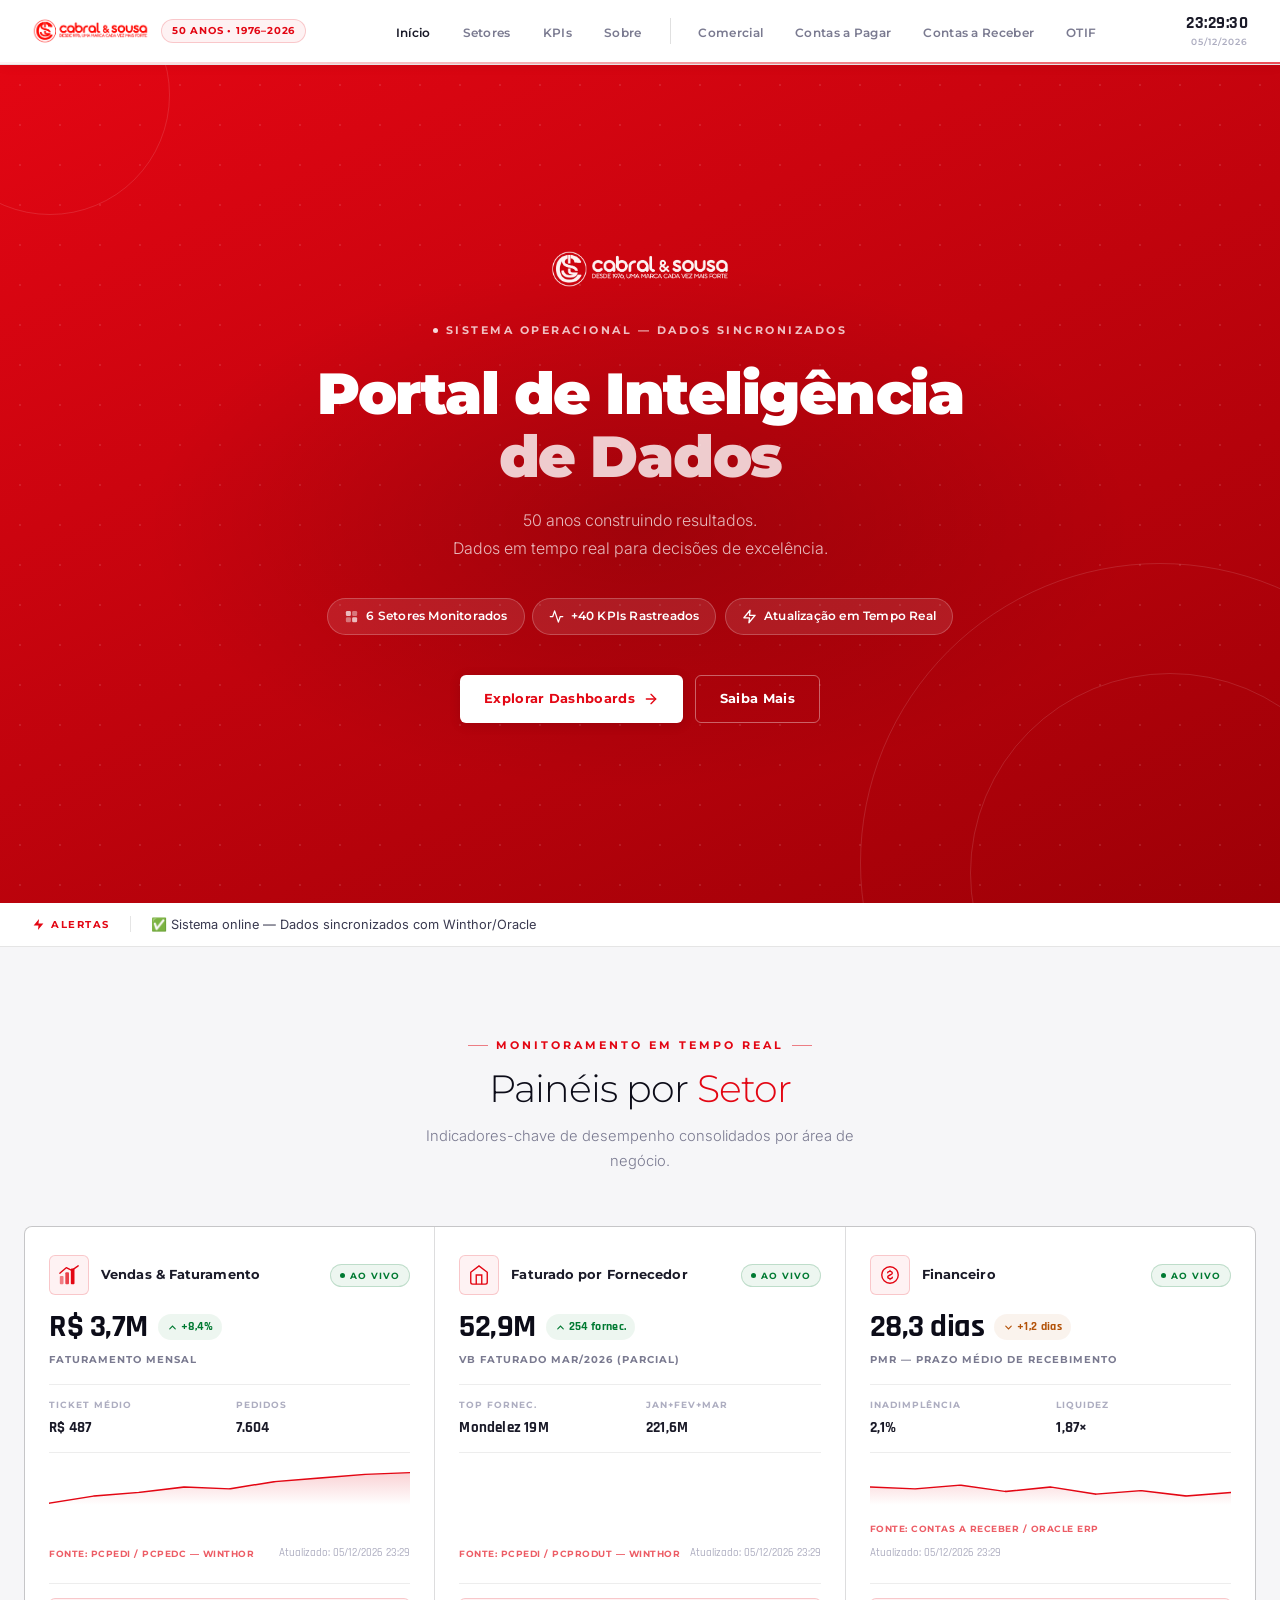
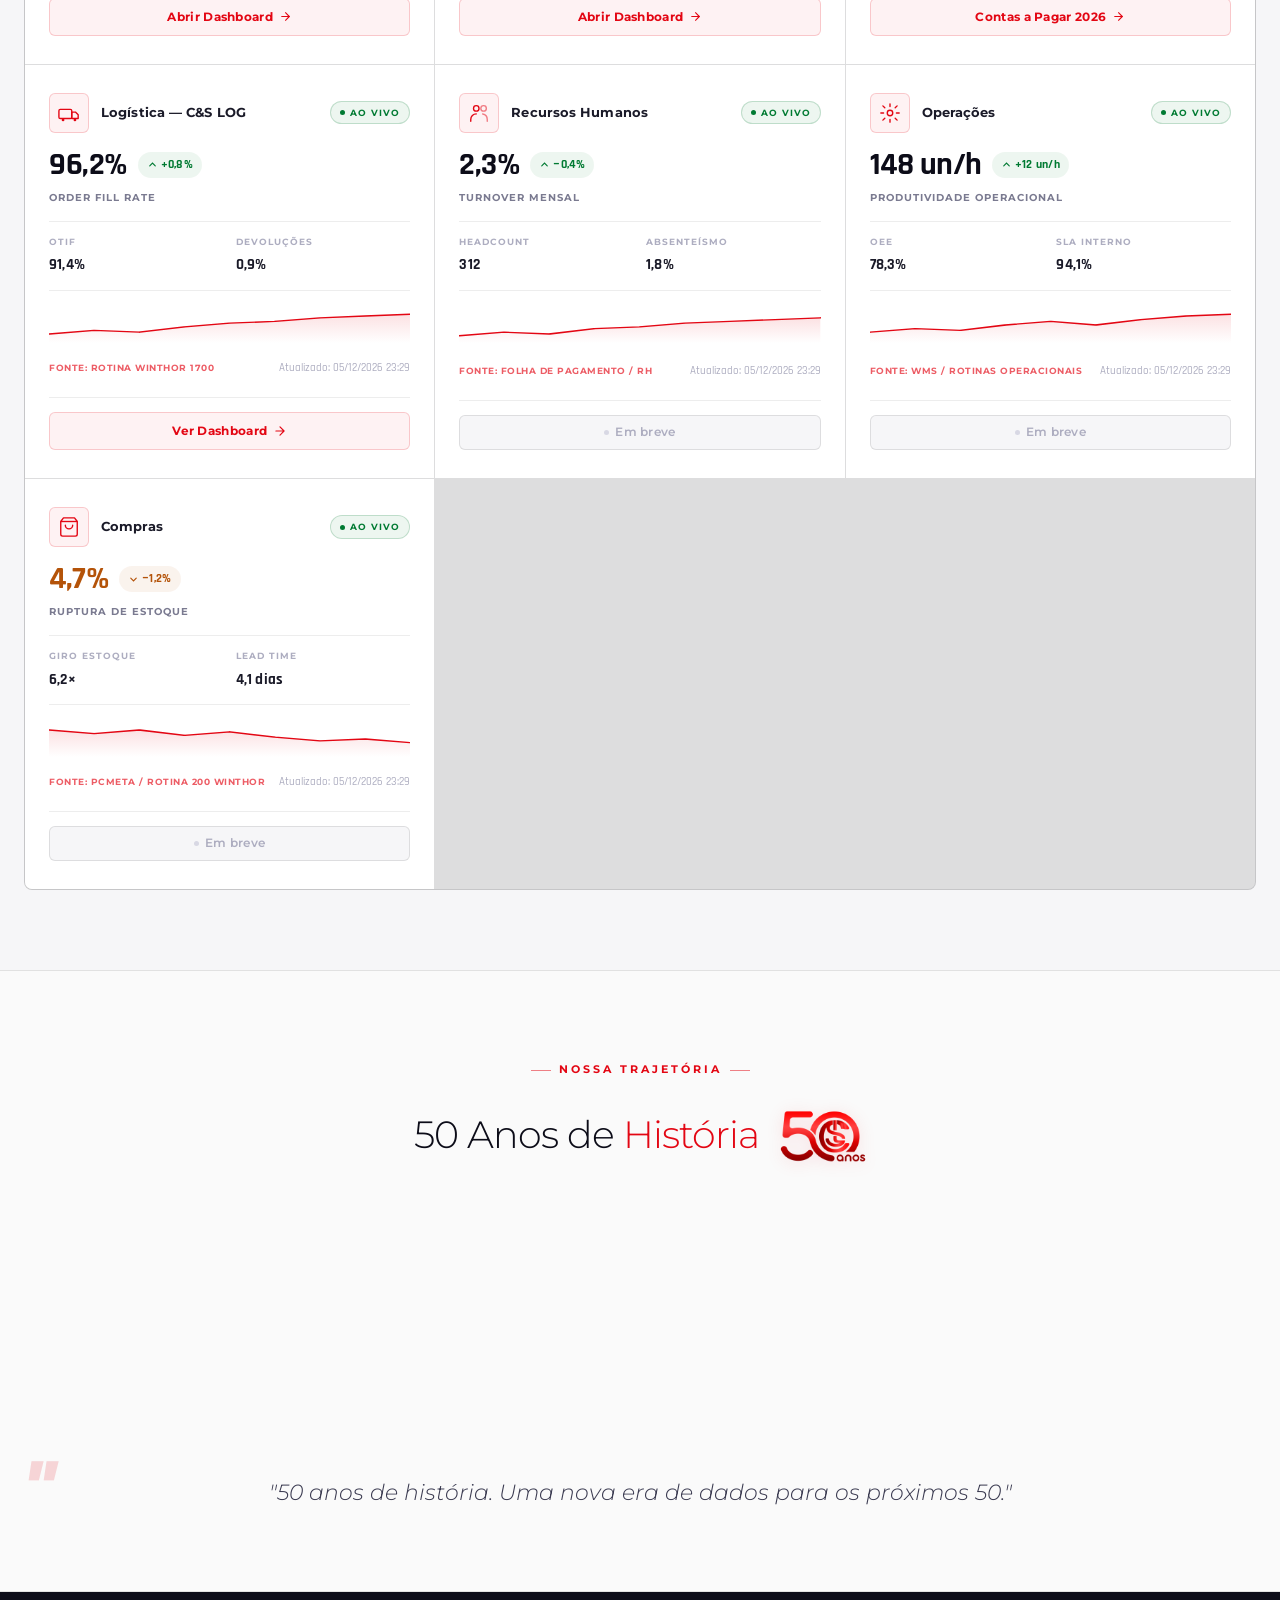
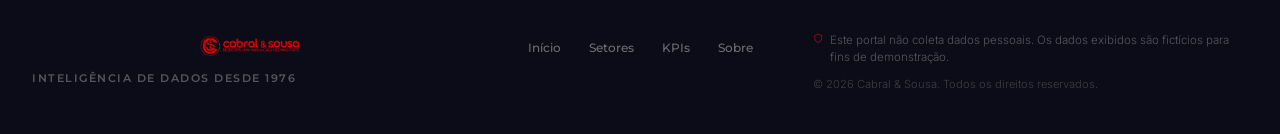
==== commit 682f8866: "Data: atualiza contas-a-receber e index para 24/03/2026 contas-a-receber: PCPREST CONDVENDA=14 · R$3" ====
--- a/index.html
+++ b/index.html
@@ -217,7 +217,7 @@
 
           <div class="card-footer">
             <span class="footer-source">Fonte: PCPEDI / PCPEDC — Winthor</span>
-            <span class="footer-time">Atualizado: Mar/2026</span>
+            <span class="footer-time">Atualizado: 24/03/2026</span>
           </div>
           <div class="card-action">
             <a href="dashboard-comercial.html" class="card-link" target="_blank" rel="noopener">
@@ -248,26 +248,26 @@
             </div>
           </div>
           <div class="card-kpi-main">
-            <span class="kpi-value skeleton-target">115,4M</span>
+            <span class="kpi-value skeleton-target">52,9M</span>
             <span class="kpi-trend trend-up">
               <svg width="11" height="11" viewBox="0 0 24 24" fill="none" aria-hidden="true"><polyline points="18,15 12,9 6,15" stroke="currentColor" stroke-width="2.5" stroke-linecap="round"/></svg>
-              257 fornec.
-            </span>
-          </div>
-          <p class="kpi-label">VB Faturado Fev/2026</p>
+              254 fornec.
+            </span>
+          </div>
+          <p class="kpi-label">VB Faturado Mar/2026 (parcial)</p>
           <div class="kpi-sub">
             <span class="sub-item">
               <span class="sub-label">Top fornec.</span>
-              <span class="sub-value">Mondelez 37M</span>
-            </span>
-            <span class="sub-item">
-              <span class="sub-label">Margem média</span>
-              <span class="sub-value">11,8%</span>
+              <span class="sub-value">Mondelez 19M</span>
+            </span>
+            <span class="sub-item">
+              <span class="sub-label">Jan+Fev+Mar</span>
+              <span class="sub-value">221,6M</span>
             </span>
           </div>
           <div class="card-footer">
             <span class="footer-source">Fonte: PCPEDI / PCPRODUT — Winthor</span>
-            <span class="footer-time">Atualizado: Mar/2026</span>
+            <span class="footer-time">Atualizado: 24/03/2026</span>
           </div>
           <div class="card-action">
             <a href="dashboard-fornecedor.html" class="card-link" target="_blank" rel="noopener">
@@ -334,7 +334,7 @@
 
           <div class="card-footer">
             <span class="footer-source">Fonte: Contas a Receber / Oracle ERP</span>
-            <span class="footer-time">Atualizado: --/--/---- --:--</span>
+            <span class="footer-time">Atualizado: 24/03/2026</span>
           </div>
           <div class="card-action">
             <a href="contas-a-pagar-2026.html" class="card-link" target="_blank" rel="noopener">
@@ -403,7 +403,7 @@
 
           <div class="card-footer">
             <span class="footer-source">Fonte: Rotina Winthor 1700</span>
-            <span class="footer-time">Atualizado: --/--/---- --:--</span>
+            <span class="footer-time">Atualizado: 24/03/2026</span>
           </div>
           <div class="card-action">
             <a href="otif-2026.html" class="card-link" target="_blank" rel="noopener">Ver Dashboard <svg width="14" height="14" viewBox="0 0 24 24" fill="none" aria-hidden="true"><path d="M5 12h14M12 5l7 7-7 7" stroke="currentColor" stroke-width="2" stroke-linecap="round" stroke-linejoin="round"/></svg></a>
@@ -466,7 +466,7 @@
 
           <div class="card-footer">
             <span class="footer-source">Fonte: Folha de Pagamento / RH</span>
-            <span class="footer-time">Atualizado: --/--/---- --:--</span>
+            <span class="footer-time">Atualizado: 24/03/2026</span>
           </div>
           <div class="card-action">
             <span class="card-soon">Em breve</span>
@@ -527,7 +527,7 @@
 
           <div class="card-footer">
             <span class="footer-source">Fonte: WMS / Rotinas Operacionais</span>
-            <span class="footer-time">Atualizado: --/--/---- --:--</span>
+            <span class="footer-time">Atualizado: 24/03/2026</span>
           </div>
           <div class="card-action">
             <span class="card-soon">Em breve</span>
@@ -589,7 +589,7 @@
 
           <div class="card-footer">
             <span class="footer-source">Fonte: PCMETA / Rotina 200 Winthor</span>
-            <span class="footer-time">Atualizado: --/--/---- --:--</span>
+            <span class="footer-time">Atualizado: 24/03/2026</span>
           </div>
           <div class="card-action">
             <span class="card-soon">Em breve</span>
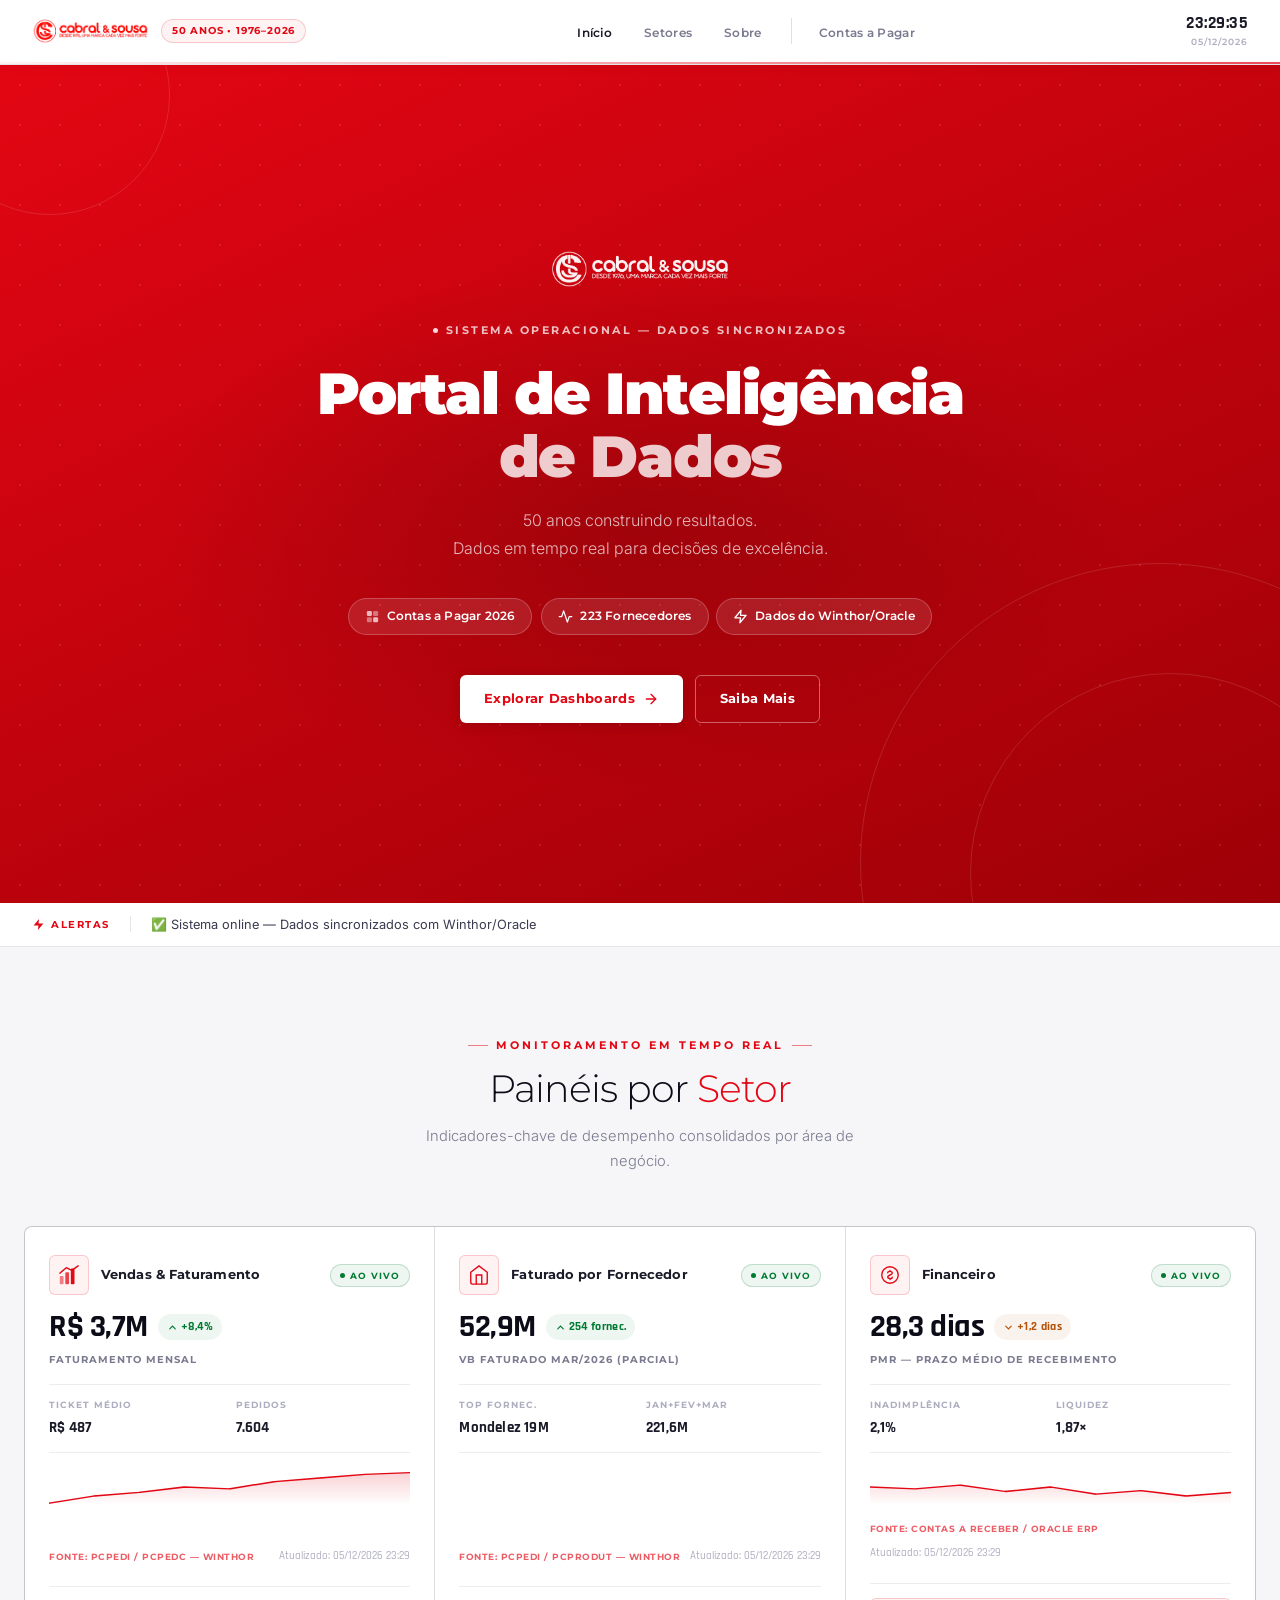
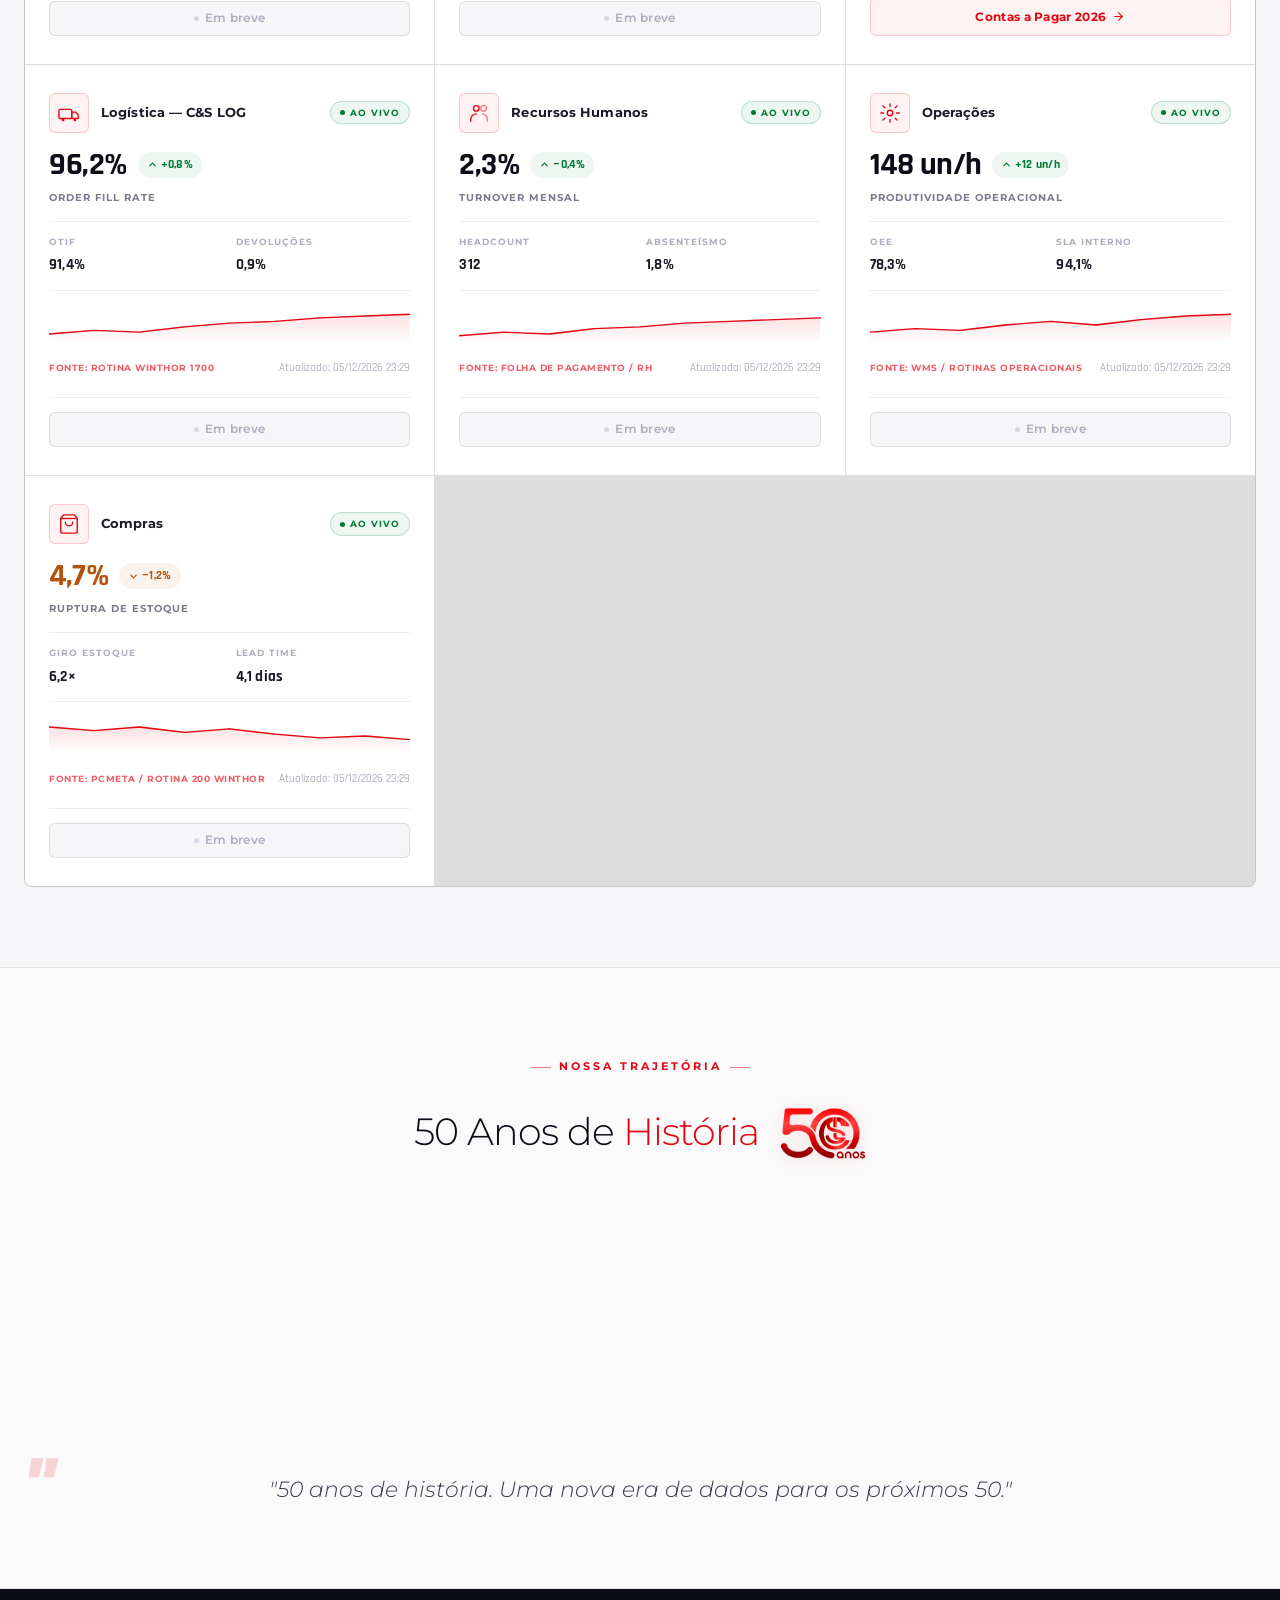
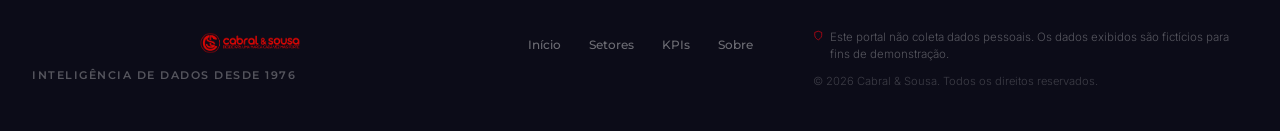
==== commit 7aa4dec5: "Remove dashboards — manter apenas Contas a Pagar 2026 - Removidos: contas-a-receber, dashboard-comer" ====
--- a/index.html
+++ b/index.html
@@ -3,9 +3,9 @@
 <head>
   <meta charset="UTF-8" />
   <meta name="viewport" content="width=device-width, initial-scale=1.0" />
-  <meta name="description" content="Portal de Inteligência de Dados — Cabral &amp; Sousa. 50 anos construindo resultados. Dados em tempo real para decisões de excelência." />
+  <meta name="description" content="Portal de Inteligência de Dados — Cabral &amp; Sousa. 50 anos construindo resultados. Contas a Pagar 2026." />
   <meta property="og:title" content="Portal de Dados C&amp;S — Cabral &amp; Sousa" />
-  <meta property="og:description" content="Portal corporativo de inteligência de dados. 6 setores monitorados, +40 KPIs rastreados, atualização em tempo real." />
+  <meta property="og:description" content="Portal corporativo de inteligência de dados. Contas a Pagar 2026 — dados atualizados diretamente do Winthor/Oracle." />
   <meta property="og:type" content="website" />
   <title>Portal de Dados — Cabral &amp; Sousa</title>
 
@@ -38,12 +38,8 @@
         <ul>
           <li><a href="#inicio"  class="nav-link">Início</a></li>
           <li><a href="#setores" class="nav-link">Setores</a></li>
-          <li><a href="#kpis"    class="nav-link">KPIs</a></li>
           <li><a href="#sobre"   class="nav-link">Sobre</a></li>
-          <li style="border-left:.5px solid rgba(0,0,0,.12);margin-left:12px;padding-left:12px;"><a href="dashboard-comercial.html"  class="nav-link" target="_blank" rel="noopener">Comercial</a></li>
-          <li><a href="contas-a-pagar-2026.html"  class="nav-link" target="_blank" rel="noopener">Contas a Pagar</a></li>
-          <li><a href="contas-a-receber-2026.html" class="nav-link" target="_blank" rel="noopener">Contas a Receber</a></li>
-          <li><a href="otif-2026.html" class="nav-link" target="_blank" rel="noopener">OTIF</a></li>
+          <li style="border-left:.5px solid rgba(0,0,0,.12);margin-left:12px;padding-left:12px;"><a href="contas-a-pagar-2026.html" class="nav-link" target="_blank" rel="noopener">Contas a Pagar</a></li>
         </ul>
       </nav>
 
@@ -102,19 +98,19 @@
               <rect x="3" y="13" width="8" height="8" rx="2" fill="currentColor" opacity="0.4"/>
               <rect x="13" y="13" width="8" height="8" rx="2" fill="currentColor" opacity="0.7"/>
             </svg>
-            6 Setores Monitorados
+            Contas a Pagar 2026
           </span>
           <span class="hero-badge" role="listitem">
             <svg width="15" height="15" viewBox="0 0 24 24" fill="none" aria-hidden="true">
               <polyline points="22,12 18,12 15,21 9,3 6,12 2,12" stroke="currentColor" stroke-width="2" stroke-linecap="round" stroke-linejoin="round"/>
             </svg>
-            +40 KPIs Rastreados
+            223 Fornecedores
           </span>
           <span class="hero-badge" role="listitem">
             <svg width="15" height="15" viewBox="0 0 24 24" fill="none" aria-hidden="true">
               <polygon points="13,2 3,14 12,14 11,22 21,10 12,10" stroke="currentColor" stroke-width="2" stroke-linecap="round" stroke-linejoin="round"/>
             </svg>
-            Atualização em Tempo Real
+            Dados do Winthor/Oracle
           </span>
         </div>
 
@@ -220,13 +216,7 @@
             <span class="footer-time">Atualizado: 24/03/2026</span>
           </div>
           <div class="card-action">
-            <a href="dashboard-comercial.html" class="card-link" target="_blank" rel="noopener">
-              Abrir Dashboard
-              <svg width="13" height="13" viewBox="0 0 24 24" fill="none" aria-hidden="true">
-                <line x1="5" y1="12" x2="19" y2="12" stroke="currentColor" stroke-width="2" stroke-linecap="round"/>
-                <polyline points="12,5 19,12 12,19" stroke="currentColor" stroke-width="2" stroke-linecap="round" stroke-linejoin="round"/>
-              </svg>
-            </a>
+            <span class="card-soon">Em breve</span>
           </div>
         </article>
 
@@ -270,13 +260,7 @@
             <span class="footer-time">Atualizado: 24/03/2026</span>
           </div>
           <div class="card-action">
-            <a href="dashboard-fornecedor.html" class="card-link" target="_blank" rel="noopener">
-              Abrir Dashboard
-              <svg width="13" height="13" viewBox="0 0 24 24" fill="none" aria-hidden="true">
-                <line x1="5" y1="12" x2="19" y2="12" stroke="currentColor" stroke-width="2" stroke-linecap="round"/>
-                <polyline points="12,5 19,12 12,19" stroke="currentColor" stroke-width="2" stroke-linecap="round" stroke-linejoin="round"/>
-              </svg>
-            </a>
+            <span class="card-soon">Em breve</span>
           </div>
         </article>
 
@@ -406,7 +390,7 @@
             <span class="footer-time">Atualizado: 24/03/2026</span>
           </div>
           <div class="card-action">
-            <a href="otif-2026.html" class="card-link" target="_blank" rel="noopener">Ver Dashboard <svg width="14" height="14" viewBox="0 0 24 24" fill="none" aria-hidden="true"><path d="M5 12h14M12 5l7 7-7 7" stroke="currentColor" stroke-width="2" stroke-linecap="round" stroke-linejoin="round"/></svg></a>
+            <span class="card-soon">Em breve</span>
           </div>
         </article>
 
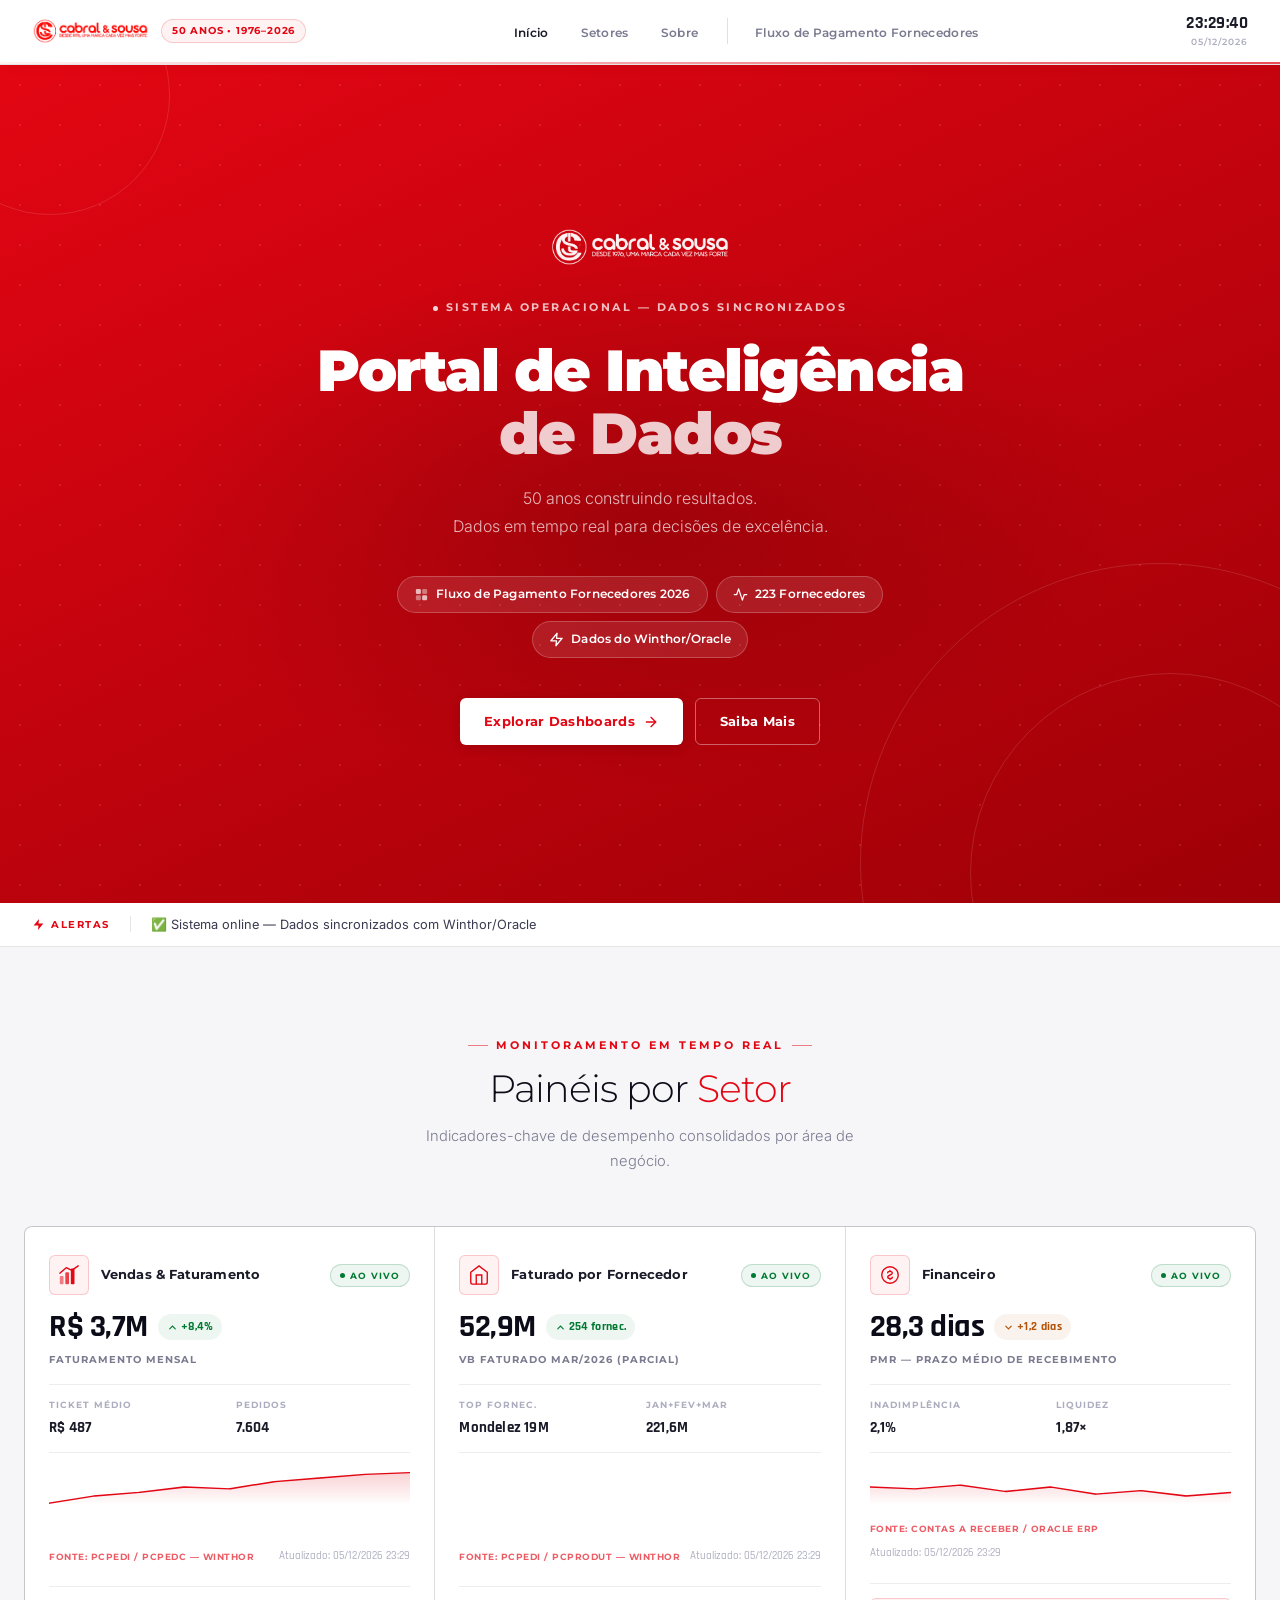
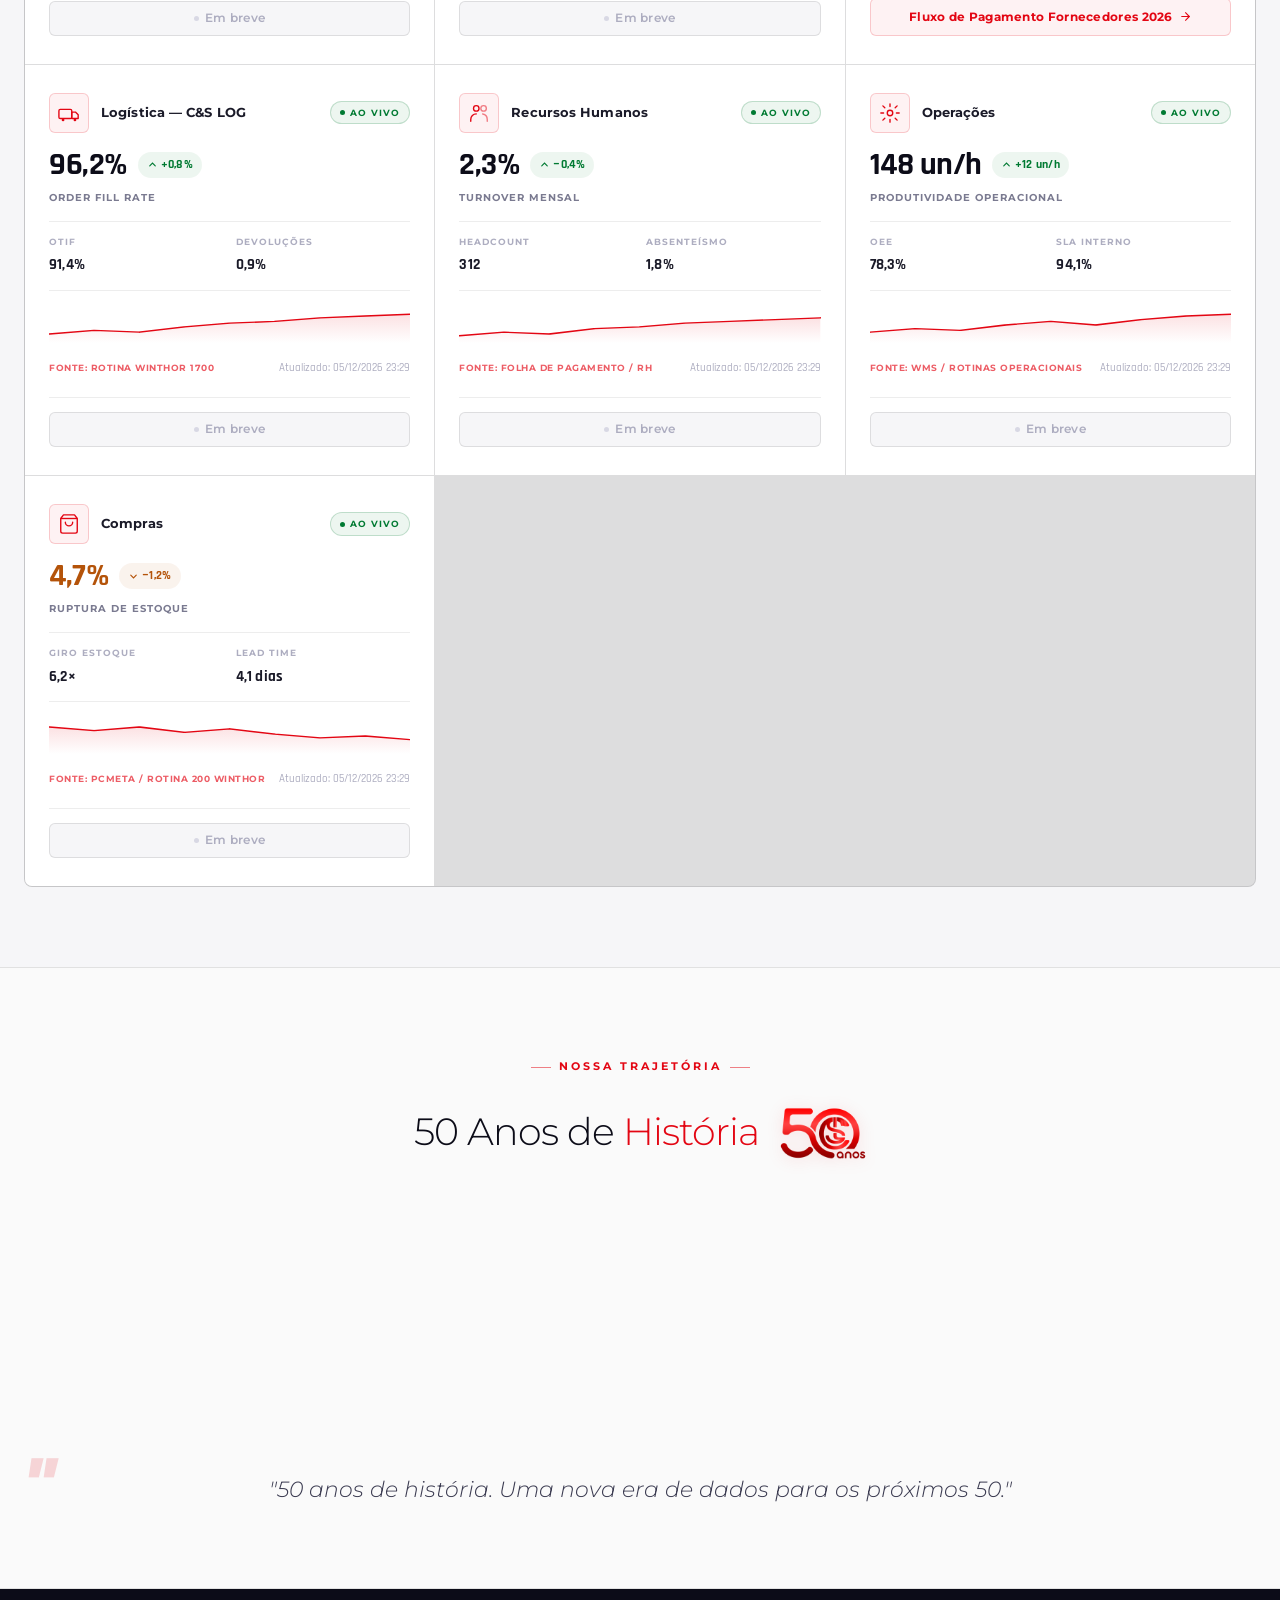
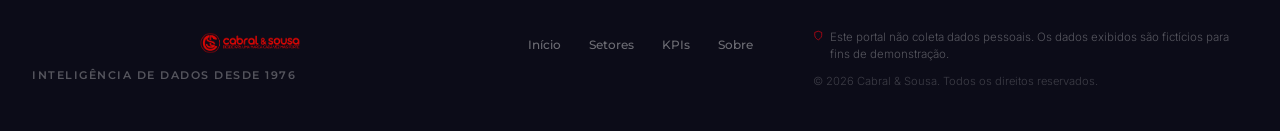
==== commit 66796267: "renomeia CP para: Fluxo de Pagamento Fornecedores 2026" ====
--- a/index.html
+++ b/index.html
@@ -3,9 +3,9 @@
 <head>
   <meta charset="UTF-8" />
   <meta name="viewport" content="width=device-width, initial-scale=1.0" />
-  <meta name="description" content="Portal de Inteligência de Dados — Cabral &amp; Sousa. 50 anos construindo resultados. Contas a Pagar 2026." />
+  <meta name="description" content="Portal de Inteligência de Dados — Cabral &amp; Sousa. 50 anos construindo resultados. Fluxo de Pagamento Fornecedores 2026." />
   <meta property="og:title" content="Portal de Dados C&amp;S — Cabral &amp; Sousa" />
-  <meta property="og:description" content="Portal corporativo de inteligência de dados. Contas a Pagar 2026 — dados atualizados diretamente do Winthor/Oracle." />
+  <meta property="og:description" content="Portal corporativo de inteligência de dados. Fluxo de Pagamento Fornecedores 2026 — dados atualizados diretamente do Winthor/Oracle." />
   <meta property="og:type" content="website" />
   <title>Portal de Dados — Cabral &amp; Sousa</title>
 
@@ -39,7 +39,7 @@
           <li><a href="#inicio"  class="nav-link">Início</a></li>
           <li><a href="#setores" class="nav-link">Setores</a></li>
           <li><a href="#sobre"   class="nav-link">Sobre</a></li>
-          <li style="border-left:.5px solid rgba(0,0,0,.12);margin-left:12px;padding-left:12px;"><a href="contas-a-pagar-2026.html" class="nav-link" target="_blank" rel="noopener">Contas a Pagar</a></li>
+          <li style="border-left:.5px solid rgba(0,0,0,.12);margin-left:12px;padding-left:12px;"><a href="contas-a-pagar-2026.html" class="nav-link" target="_blank" rel="noopener">Fluxo de Pagamento Fornecedores</a></li>
         </ul>
       </nav>
 
@@ -98,7 +98,7 @@
               <rect x="3" y="13" width="8" height="8" rx="2" fill="currentColor" opacity="0.4"/>
               <rect x="13" y="13" width="8" height="8" rx="2" fill="currentColor" opacity="0.7"/>
             </svg>
-            Contas a Pagar 2026
+            Fluxo de Pagamento Fornecedores 2026
           </span>
           <span class="hero-badge" role="listitem">
             <svg width="15" height="15" viewBox="0 0 24 24" fill="none" aria-hidden="true">
@@ -322,7 +322,7 @@
           </div>
           <div class="card-action">
             <a href="contas-a-pagar-2026.html" class="card-link" target="_blank" rel="noopener">
-              Contas a Pagar 2026
+              Fluxo de Pagamento Fornecedores 2026
               <svg width="13" height="13" viewBox="0 0 24 24" fill="none" aria-hidden="true">
                 <line x1="5" y1="12" x2="19" y2="12" stroke="currentColor" stroke-width="2" stroke-linecap="round"/>
                 <polyline points="12,5 19,12 12,19" stroke="currentColor" stroke-width="2" stroke-linecap="round" stroke-linejoin="round"/>
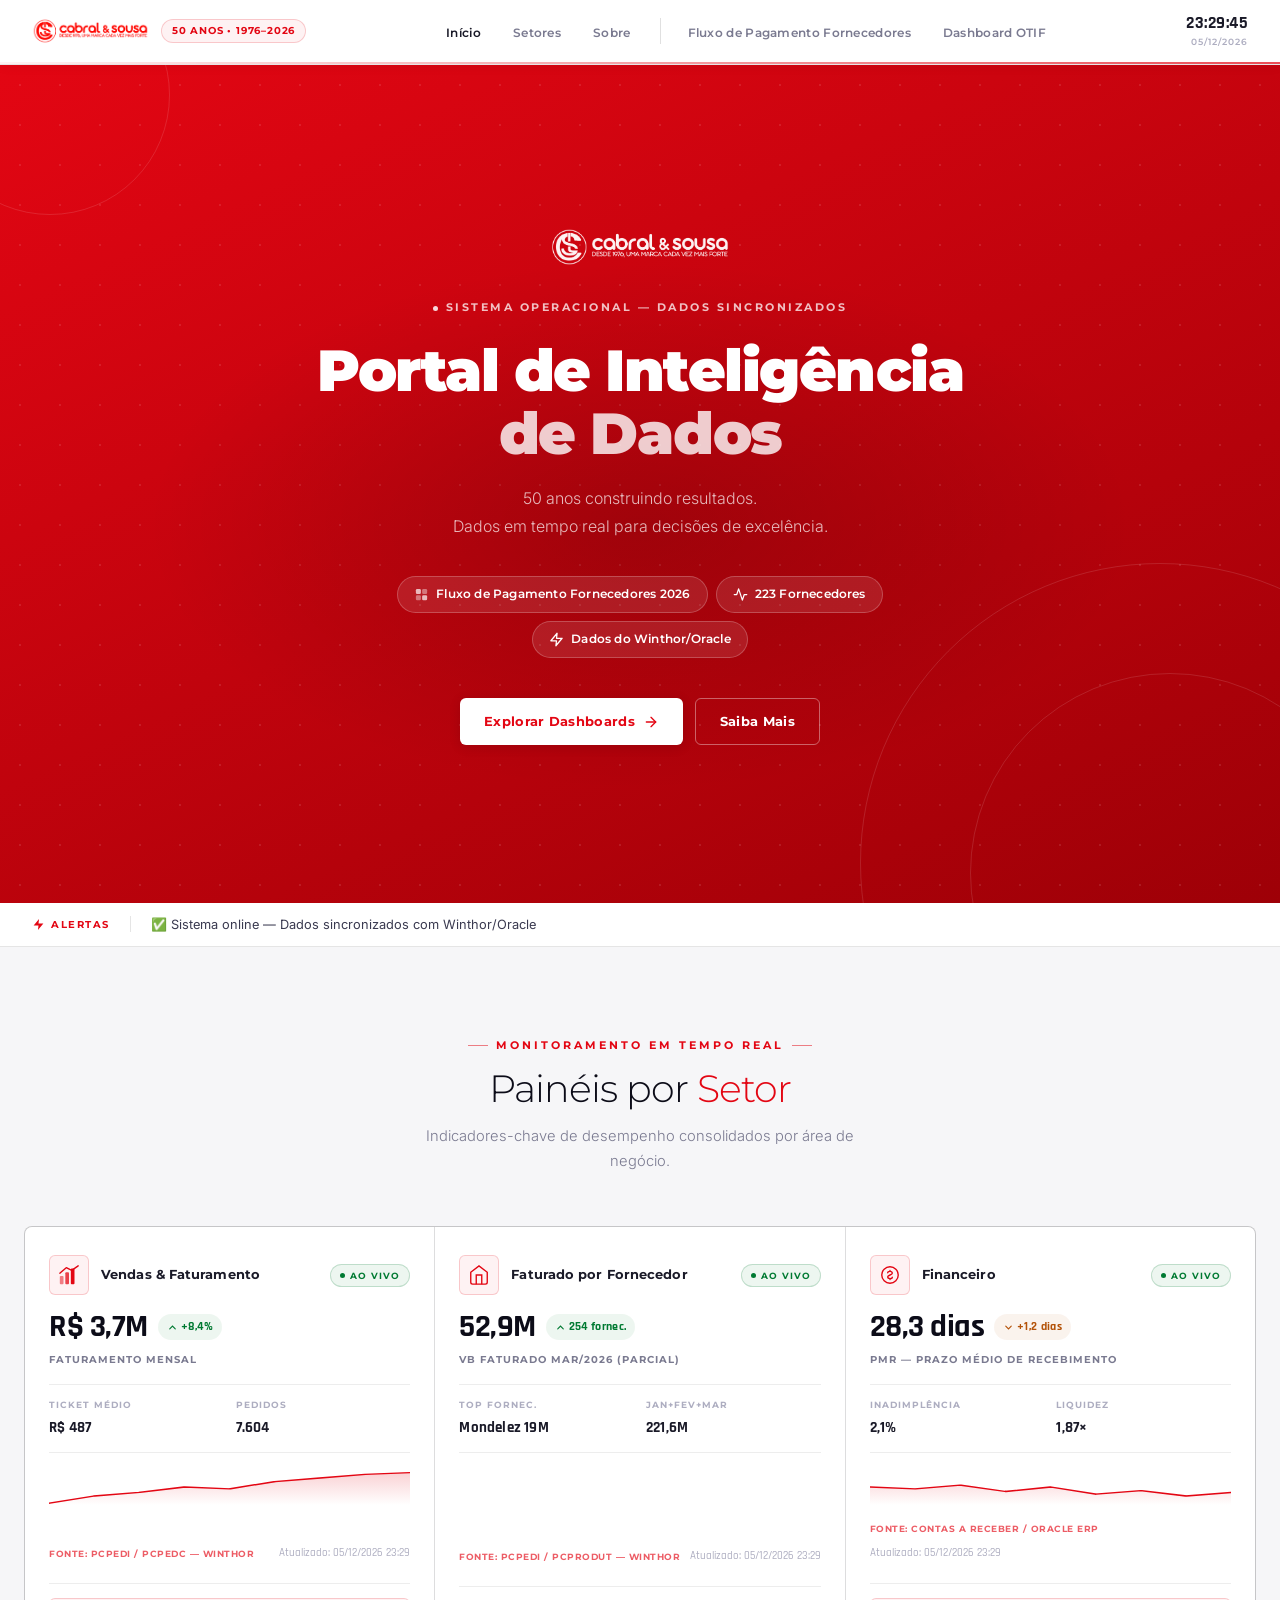
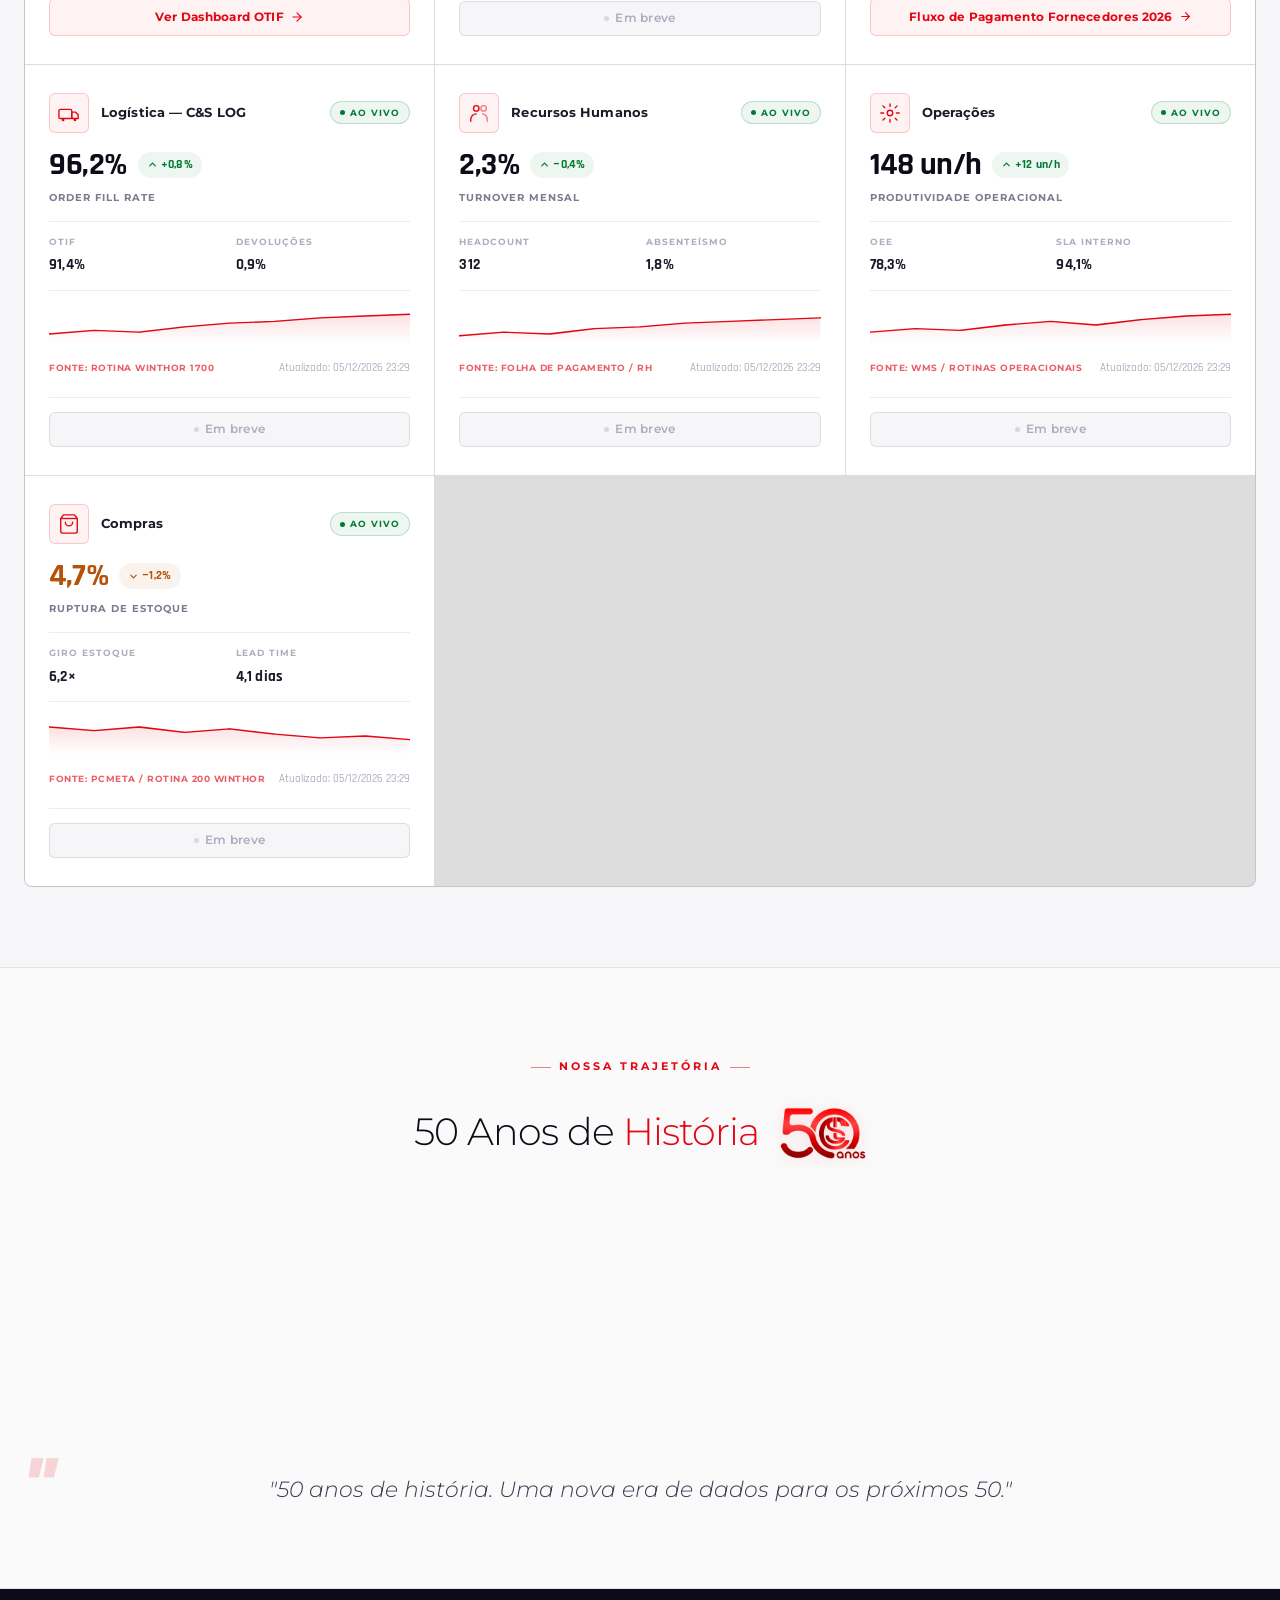
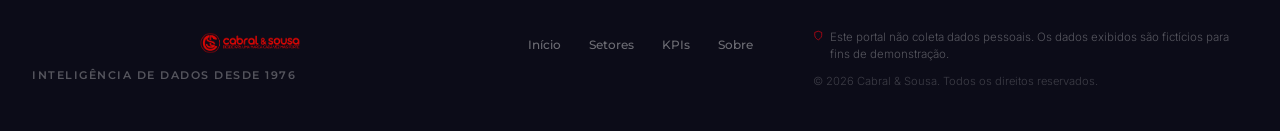
==== commit 1fc29d20: "Adicionar Dashboard OTIF 2026 e ativar card de Logística no portal" ====
--- a/index.html
+++ b/index.html
@@ -40,6 +40,7 @@
           <li><a href="#setores" class="nav-link">Setores</a></li>
           <li><a href="#sobre"   class="nav-link">Sobre</a></li>
           <li style="border-left:.5px solid rgba(0,0,0,.12);margin-left:12px;padding-left:12px;"><a href="contas-a-pagar-2026.html" class="nav-link" target="_blank" rel="noopener">Fluxo de Pagamento Fornecedores</a></li>
+          <li><a href="otif_2026.html" class="nav-link" target="_blank" rel="noopener">Dashboard OTIF</a></li>
         </ul>
       </nav>
 
@@ -216,7 +217,10 @@
             <span class="footer-time">Atualizado: 24/03/2026</span>
           </div>
           <div class="card-action">
-            <span class="card-soon">Em breve</span>
+            <a href="otif_2026.html" class="card-link" target="_blank" rel="noopener">
+              Ver Dashboard OTIF
+              <svg width="14" height="14" viewBox="0 0 24 24" fill="none" aria-hidden="true"><line x1="5" y1="12" x2="19" y2="12" stroke="currentColor" stroke-width="2" stroke-linecap="round"/><polyline points="12,5 19,12 12,19" stroke="currentColor" stroke-width="2" stroke-linecap="round" stroke-linejoin="round"/></svg>
+            </a>
           </div>
         </article>
 
